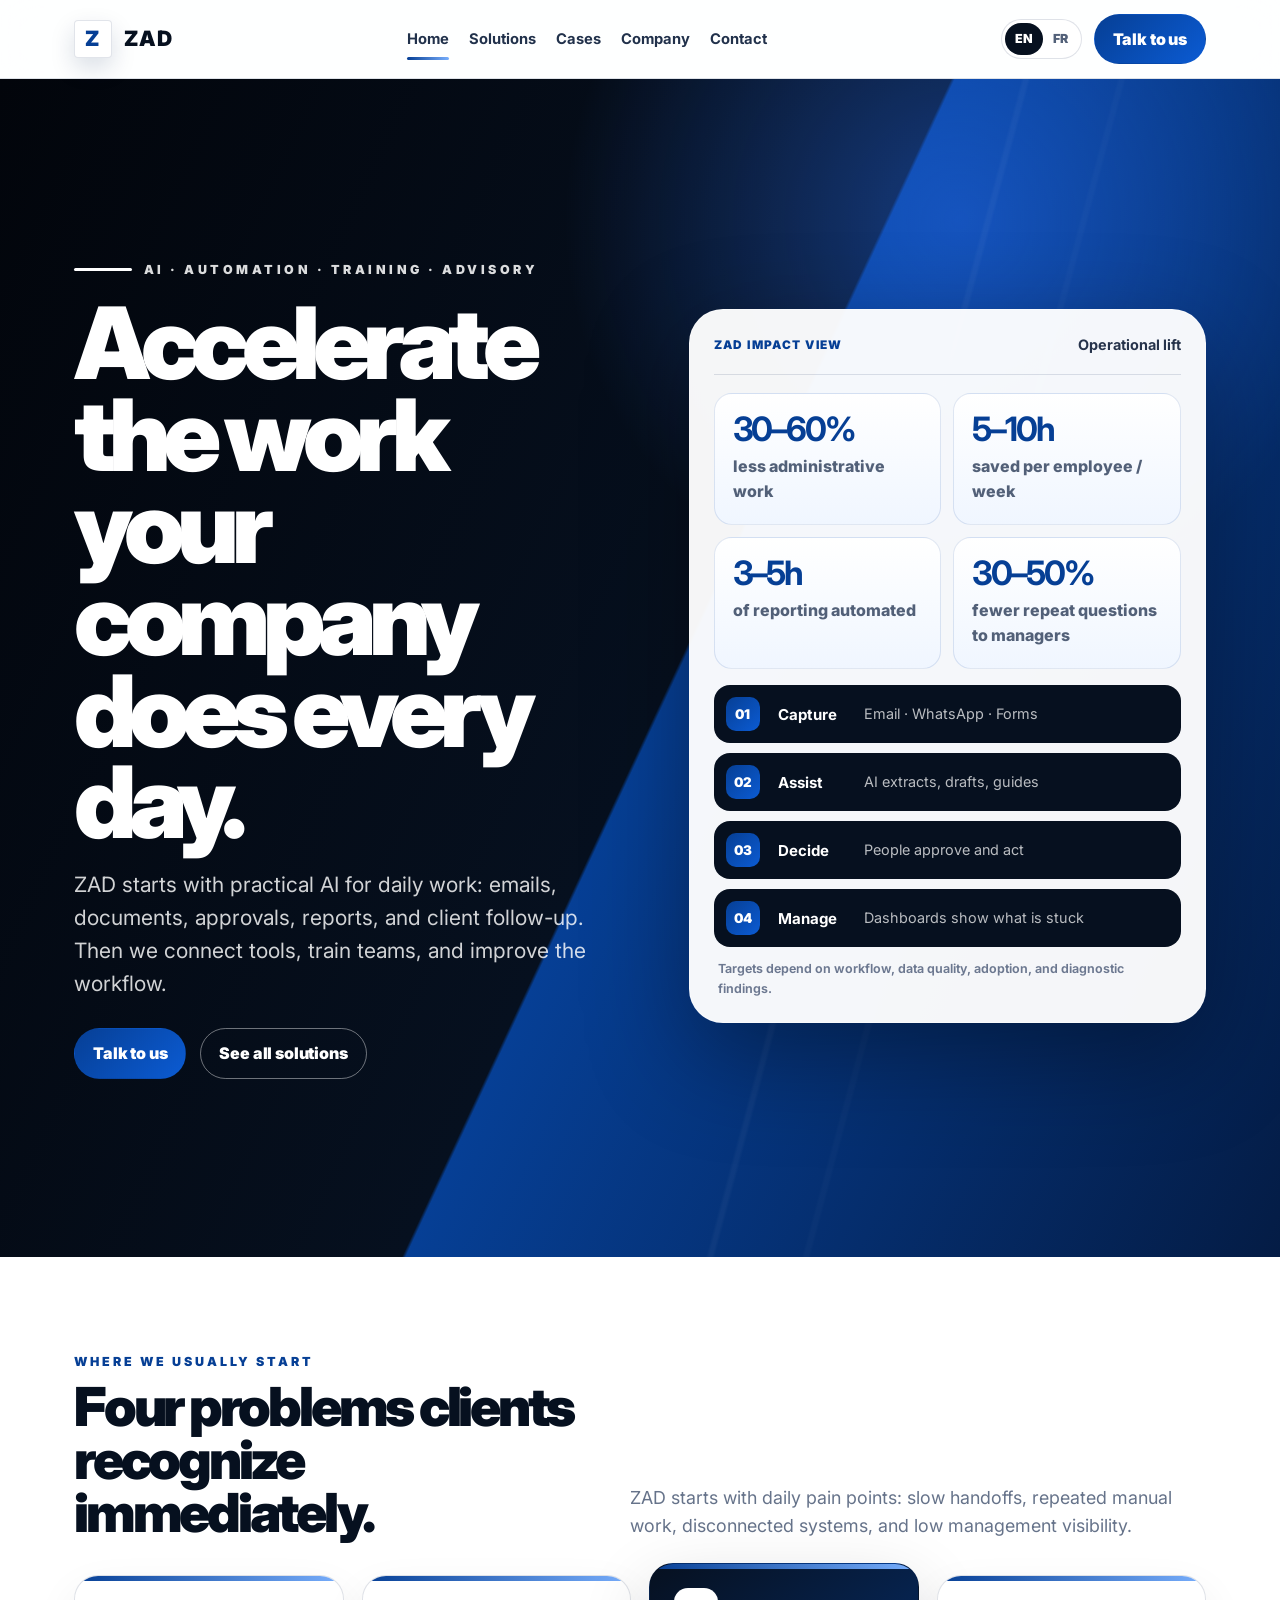
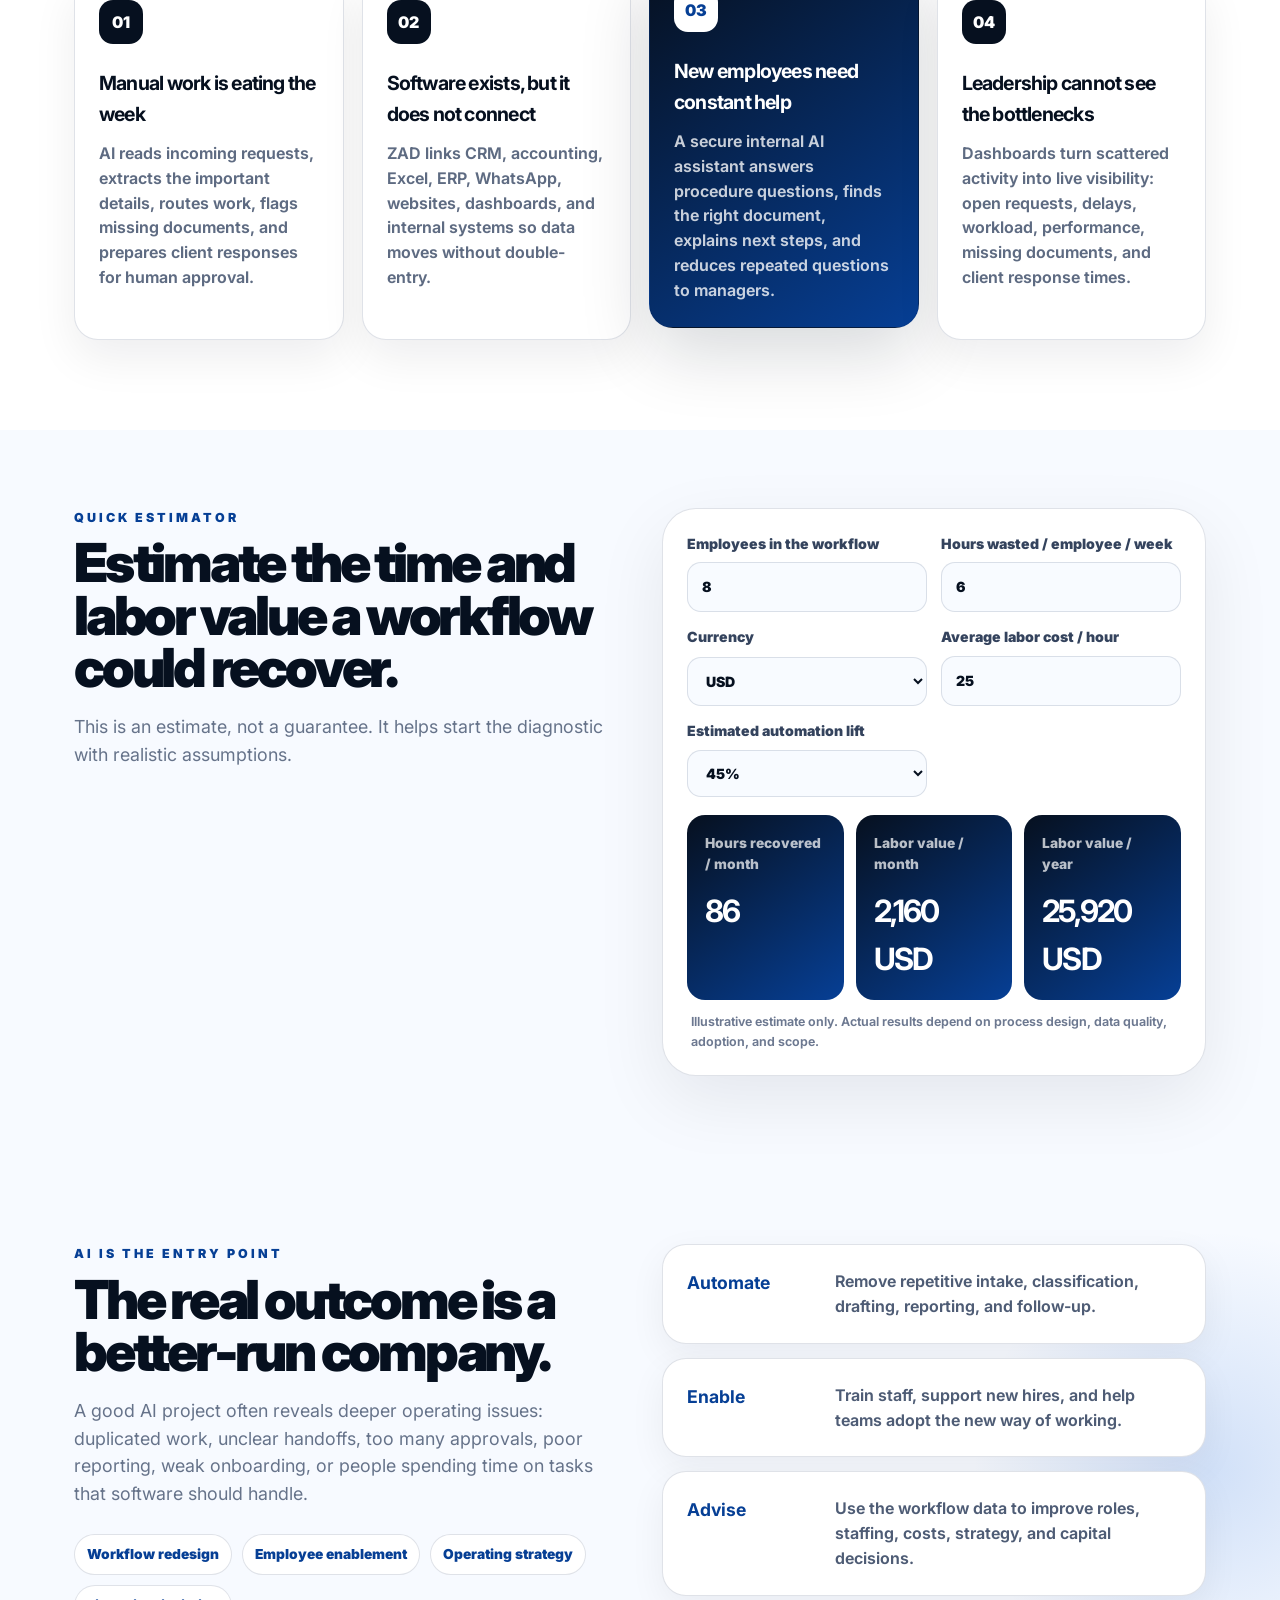
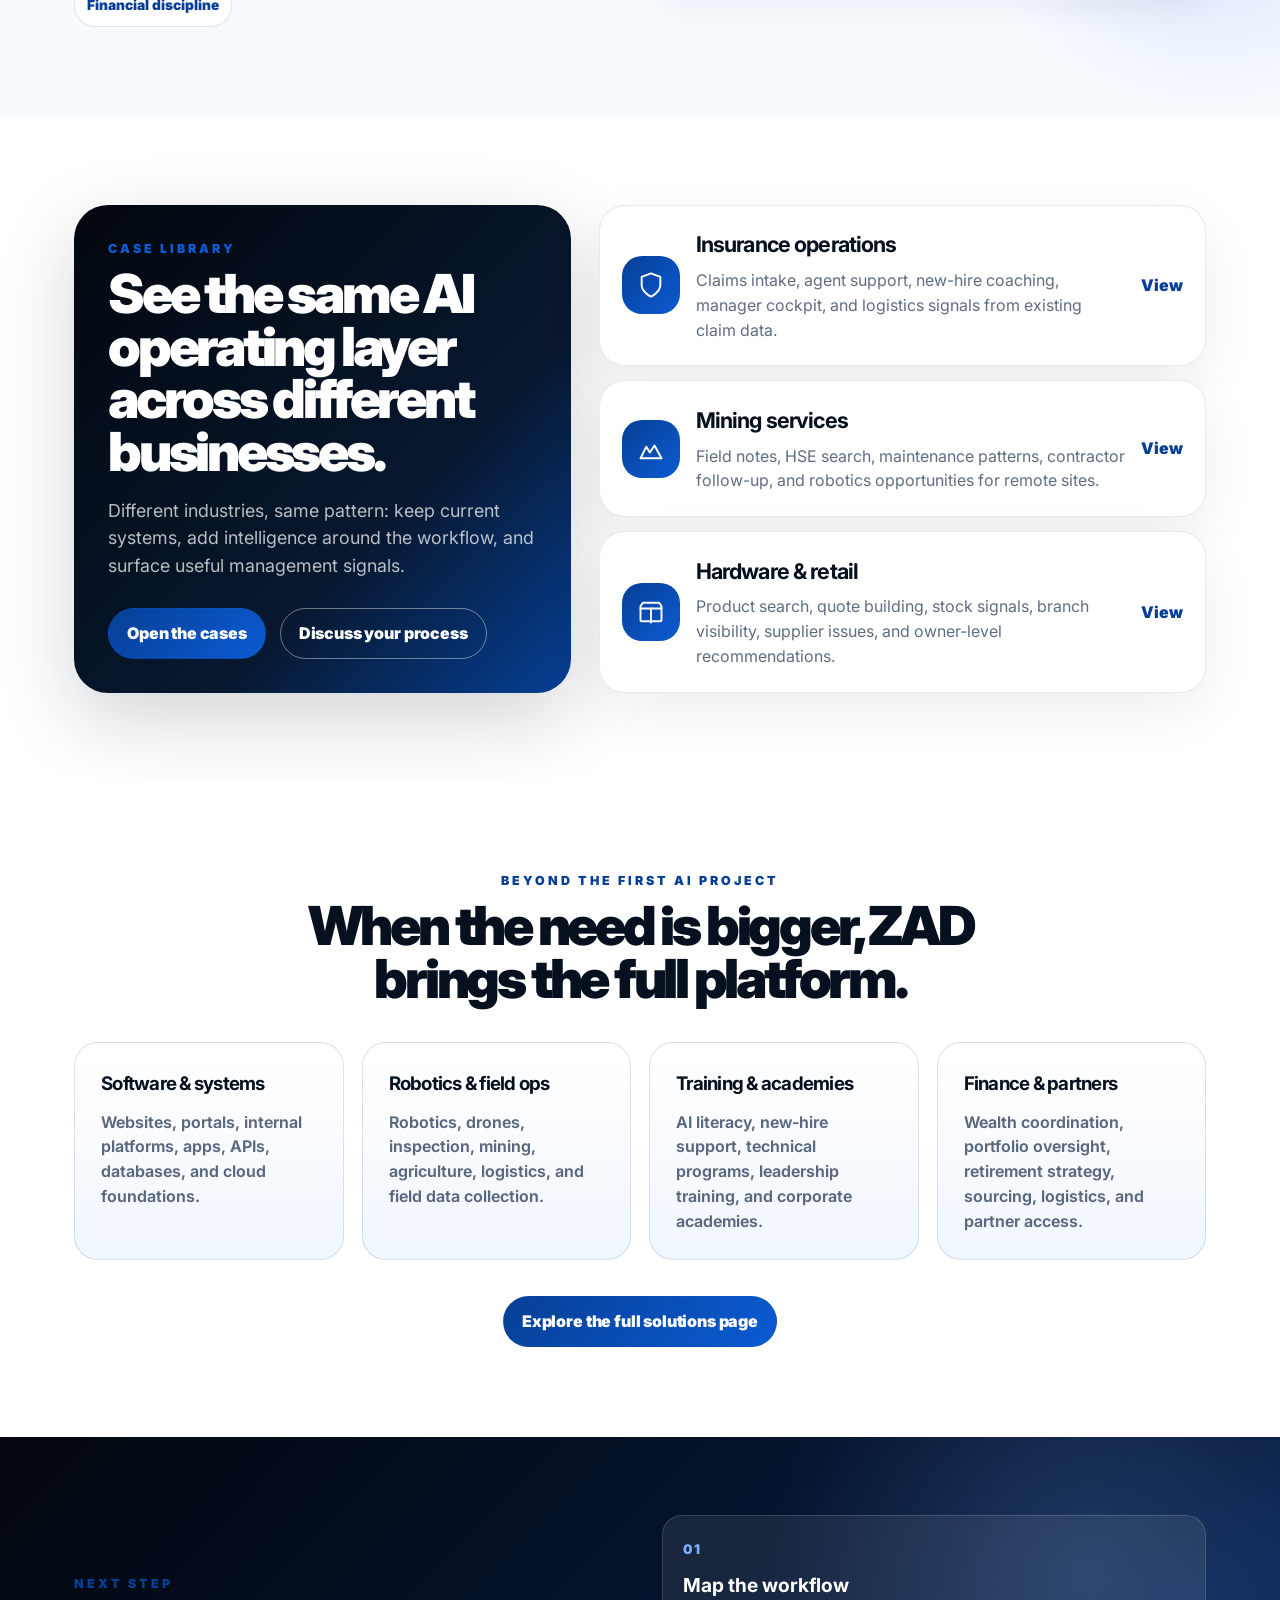
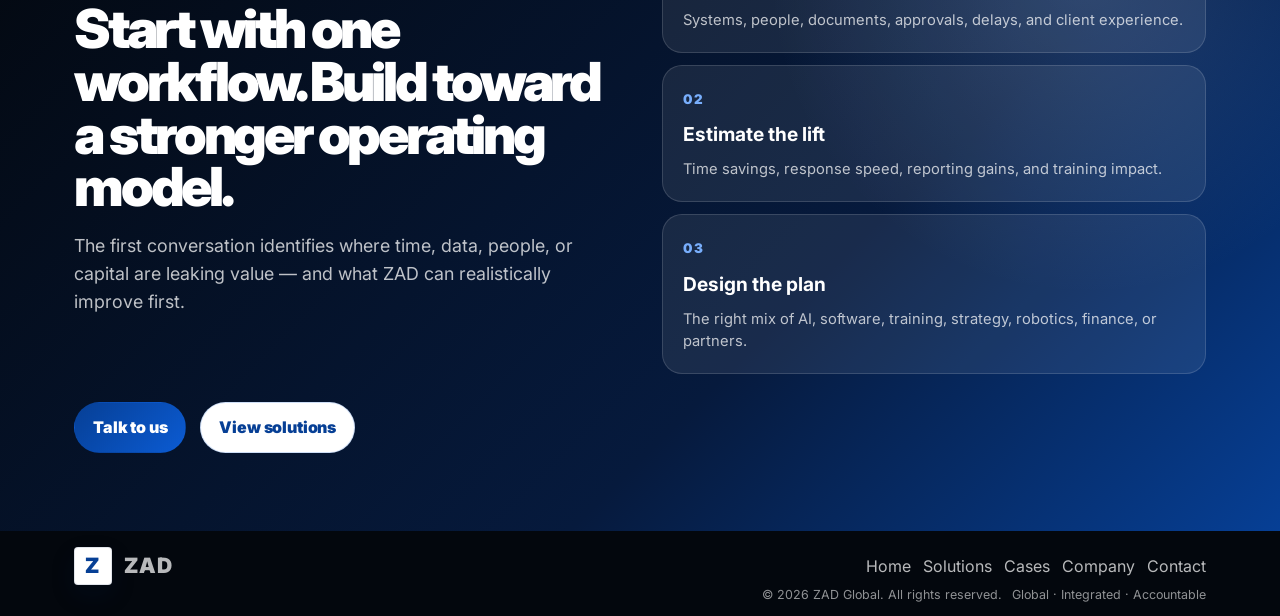
==== index.html @ 372f7f42 "Replace case numbers with topic icons on homepage and cases tabs" ====
<!DOCTYPE html>

<html lang="en">
<head>
<meta charset="utf-8"/>
<meta content="width=device-width, initial-scale=1" name="viewport"/>
<title>ZAD Global — Practical AI, Software, Training &amp; Advisory</title>
<meta content="ZAD helps organizations use AI, software, automation, training, strategy, robotics, and finance coordination to work faster and operate with clarity." name="description"/>
<link href="https://fonts.googleapis.com" rel="preconnect"/>
<link crossorigin="" href="https://fonts.gstatic.com" rel="preconnect"/>
<link href="https://fonts.googleapis.com/css2?family=Inter:wght@500;650;700;800;900&amp;display=swap" rel="stylesheet"/>
<link href="styles.css" rel="stylesheet"/>
</head>
<body><header class="site-header">
<div class="container navbar">
<a aria-label="ZAD home" class="logo" href="index.html"><span class="logo-mark">Z</span><span>ZAD</span></a>
<nav class="nav-links" data-nav-links=""><a class="active" href="index.html">Home</a><a class="" href="services.html">Solutions</a><a class="" href="cases.html">Cases</a><a class="" href="about.html">Company</a><a class="" href="contact.html">Contact</a></nav>
<div class="nav-actions">
<div aria-label="Language switch" class="lang-switch"><a class="active" href="index.html">EN</a><a class="" href="fr/index.html">FR</a></div>
<a class="btn btn-primary" href="contact.html">Talk to us</a>
<button aria-expanded="false" class="menu-btn" data-menu-button="">Menu</button>
</div>
</div>
</header>
<main>
<section class="hero hero-v5">
<div class="container hero-inner v5-hero-inner">
<div class="hero-copy">
<div class="eyebrow">AI · Automation · Training · Advisory</div>
<h1>Accelerate the work your company does every day.</h1>
<p class="lede">ZAD starts with practical AI for daily work: emails, documents, approvals, reports, and client follow-up. Then we connect tools, train teams, and improve the workflow.</p>
<div class="hero-cta"><a class="btn btn-primary" href="contact.html">Talk to us</a><a class="btn btn-outline" href="services.html">See all solutions</a></div>
<div class="mobile-proof-row"><div><strong>30–60%</strong><span>less admin work</span></div><div><strong>5–10h</strong><span>saved per employee/week</span></div></div>
</div>
<div aria-label="ZAD impact dashboard visual" class="home-command-card">
<div class="command-head"><span>ZAD Impact View</span><strong>Operational lift</strong></div>
<div class="command-metrics">
<div><strong data-count-range="30–60%">30–60%</strong><span>less administrative work</span></div>
<div><strong data-count-range="5–10h">5–10h</strong><span>saved per employee / week</span></div>
<div><strong data-count-range="3–5h">3–5h</strong><span>of reporting automated</span></div>
<div><strong data-count-range="30–50%">30–50%</strong><span>fewer repeat questions to managers</span></div>
</div>
<div class="command-flow">
<div><small>01</small><b>Capture</b><span>Email · WhatsApp · Forms</span></div>
<div><small>02</small><b>Assist</b><span>AI extracts, drafts, guides</span></div>
<div><small>03</small><b>Decide</b><span>People approve and act</span></div>
<div><small>04</small><b>Manage</b><span>Dashboards show what is stuck</span></div>
</div>
<p class="mini-disclaimer">Targets depend on workflow, data quality, adoption, and diagnostic findings.</p>
</div>
</div>
</section>
<section class="white practical-starts">
<div class="container">
<div class="section-head-row">
<div>
<p class="section-kicker">Where we usually start</p>
<h2 class="section-title">Four problems clients recognize immediately.</h2>
</div>
<p class="section-lede">ZAD starts with daily pain points: slow handoffs, repeated manual work, disconnected systems, and low management visibility.</p>
</div>
<div class="start-grid mt-36">
<article class="start-card"><span>01</span><h3>Manual work is eating the week</h3><p>AI reads incoming requests, extracts the important details, routes work, flags missing documents, and prepares client responses for human approval.</p></article>
<article class="start-card"><span>02</span><h3>Software exists, but it does not connect</h3><p>ZAD links CRM, accounting, Excel, ERP, WhatsApp, websites, dashboards, and internal systems so data moves without double-entry.</p></article>
<article class="start-card featured"><span>03</span><h3>New employees need constant help</h3><p>A secure internal AI assistant answers procedure questions, finds the right document, explains next steps, and reduces repeated questions to managers.</p></article>
<article class="start-card"><span>04</span><h3>Leadership cannot see the bottlenecks</h3><p>Dashboards turn scattered activity into live visibility: open requests, delays, workload, performance, missing documents, and client response times.</p></article>
</div>
</div>
</section>
<section class="light roi-section" data-reveal="">
<div class="container split align-start">
<div>
<p class="section-kicker">Quick estimator</p>
<h2 class="section-title">Estimate the time and labor value a workflow could recover.</h2>
<p class="section-lede">This is an estimate, not a guarantee. It helps start the diagnostic with realistic assumptions.</p>
</div>
<div class="roi-calculator" data-roi-calculator="">
<div class="roi-grid">
<label>Employees in the workflow<input data-roi-employees="" min="1" type="number" value="8"/></label>
<label>Hours wasted / employee / week<input data-roi-hours="" min="0" step="0.5" type="number" value="6"/></label>
<label>Currency<select data-roi-currency=""><option selected="" value="USD">USD</option><option value="EUR">EUR</option><option value="GBP">GBP</option><option value="CAD">CAD</option><option value="XOF">XOF</option><option value="NGN">NGN</option><option value="GHS">GHS</option><option value="ZAR">ZAR</option><option value="RWF">RWF</option></select></label>
<label>Average labor cost / hour<input data-roi-rate="" min="0" type="number" value="25"/></label>
<label>Estimated automation lift<select data-roi-lift=""><option value="0.3">30%</option><option selected="" value="0.45">45%</option><option value="0.6">60%</option></select></label>
</div>
<div class="roi-results">
<div><span>Hours recovered / month</span><strong data-roi-monthly-hours="">86</strong></div>
<div><span>Labor value / month</span><strong data-roi-monthly-value="">2,160 USD</strong></div>
<div><span>Labor value / year</span><strong data-roi-yearly-value="">25,920 USD</strong></div>
</div>
<p class="mini-disclaimer">Illustrative estimate only. Actual results depend on process design, data quality, adoption, and scope.</p>
</div>
</div>
</section>
<section class="light ai-entry-section">
<div class="container split align-start">
<div>
<p class="section-kicker">AI is the entry point</p>
<h2 class="section-title">The real outcome is a better-run company.</h2>
<p class="section-lede">A good AI project often reveals deeper operating issues: duplicated work, unclear handoffs, too many approvals, poor reporting, weak onboarding, or people spending time on tasks that software should handle.</p>
<div class="mini-pill-row"><span>Workflow redesign</span><span>Employee enablement</span><span>Operating strategy</span><span>Financial discipline</span></div>
</div>
<div class="lift-pane">
<div class="lift-row"><strong>Automate</strong><span>Remove repetitive intake, classification, drafting, reporting, and follow-up.</span></div>
<div class="lift-row"><strong>Enable</strong><span>Train staff, support new hires, and help teams adopt the new way of working.</span></div>
<div class="lift-row"><strong>Advise</strong><span>Use the workflow data to improve roles, staffing, costs, strategy, and capital decisions.</span></div>
</div>
</div>
</section>
<section class="white home-case-teaser case-library-teaser" data-reveal="">
<div class="container">
<div class="case-library-panel">
<div class="case-library-copy">
<p class="section-kicker">Case library</p>
<h2 class="section-title">See the same AI operating layer across different businesses.</h2>
<p class="section-lede">Different industries, same pattern: keep current systems, add intelligence around the workflow, and surface useful management signals.</p>
<div class="hero-cta"><a class="btn btn-primary" href="cases.html">Open the cases</a><a class="btn btn-outline" href="contact.html">Discuss your process</a></div>
</div>
<div aria-label="Featured case studies" class="case-library-cards">
<a class="case-library-card" href="cases.html#insurance"><span class="case-icon" aria-hidden="true"><svg xmlns="http://www.w3.org/2000/svg" viewBox="0 0 24 24" fill="none" stroke="currentColor" stroke-width="1.65" stroke-linecap="round" stroke-linejoin="round"><path d="M12 22s8-4 8-10V5l-8-3-8 3v7c0 6 8 10 8 10z"/></svg></span><div><h3>Insurance operations</h3><p>Claims intake, agent support, new-hire coaching, manager cockpit, and logistics signals from existing claim data.</p></div><span>View</span></a>
<a class="case-library-card" href="cases.html#mining"><span class="case-icon" aria-hidden="true"><svg xmlns="http://www.w3.org/2000/svg" viewBox="0 0 24 24" fill="none" stroke="currentColor" stroke-width="1.65" stroke-linecap="round" stroke-linejoin="round"><path d="M3 20h18l-6-11-4 6-3-5-5 10z"/></svg></span><div><h3>Mining services</h3><p>Field notes, HSE search, maintenance patterns, contractor follow-up, and robotics opportunities for remote sites.</p></div><span>View</span></a>
<a class="case-library-card" href="cases.html#retail"><span class="case-icon" aria-hidden="true"><svg xmlns="http://www.w3.org/2000/svg" viewBox="0 0 24 24" fill="none" stroke="currentColor" stroke-width="1.65" stroke-linecap="round" stroke-linejoin="round"><path d="M3 9h18v10a1 1 0 0 1-1 1H4a1 1 0 0 1-1-1V9z"/><path d="M3 9V7l2-3h14l2 3v2"/><path d="M12 9v12"/></svg></span><div><h3>Hardware &amp; retail</h3><p>Product search, quote building, stock signals, branch visibility, supplier issues, and owner-level recommendations.</p></div><span>View</span></a>
</div>
</div>
</div>
</section>
<section class="white home-broader-platform">
<div class="container">
<p class="section-kicker center">Beyond the first AI project</p>
<h2 class="section-title max-center center">When the need is bigger, ZAD brings the full platform.</h2>
<div class="broad-grid mt-36">
<article><h3>Software &amp; systems</h3><p>Websites, portals, internal platforms, apps, APIs, databases, and cloud foundations.</p></article>
<article><h3>Robotics &amp; field ops</h3><p>Robotics, drones, inspection, mining, agriculture, logistics, and field data collection.</p></article>
<article><h3>Training &amp; academies</h3><p>AI literacy, new-hire support, technical programs, leadership training, and corporate academies.</p></article>
<article><h3>Finance &amp; partners</h3><p>Wealth coordination, portfolio oversight, retirement strategy, sourcing, logistics, and partner access.</p></article>
</div>
<div class="center mt-36"><a class="btn btn-primary" href="services.html#service-map">Explore the full solutions page</a></div>
</div>
</section>
<section class="band-dark compact-band">
<div class="container split">
<div>
<p class="section-kicker">Next step</p>
<h2 class="section-title">Start with one workflow. Build toward a stronger operating model.</h2>
<p class="section-lede">The first conversation identifies where time, data, people, or capital are leaking value — and what ZAD can realistically improve first.</p>
</div>
<div class="process compact-process"><div class="step"><small>01</small><strong>Map the workflow</strong><p>Systems, people, documents, approvals, delays, and client experience.</p></div><div class="step"><small>02</small><strong>Estimate the lift</strong><p>Time savings, response speed, reporting gains, and training impact.</p></div><div class="step"><small>03</small><strong>Design the plan</strong><p>The right mix of AI, software, training, strategy, robotics, finance, or partners.</p></div></div>
</div>
<div class="container"><div class="hero-cta"><a class="btn btn-primary" href="contact.html">Talk to us</a><a class="btn btn-secondary" href="services.html">View solutions</a></div></div>
</section>
</main>
<footer class="footer">
<div class="container">
<div class="footer-grid">
<div>
<a aria-label="ZAD home" class="logo" href="index.html"><span class="logo-mark">Z</span><span>ZAD</span></a>
<p>One integrated partner for the technology, people, field operations, and capital your organization needs.</p>
<form class="newsletter" data-static-form=""><input placeholder="Your email" type="email"/><button class="btn btn-primary" type="submit">Submit</button></form>
</div>
<div><h4>Navigate</h4><div class="footer-links"><a href="index.html">Home</a><a href="services.html">Solutions</a><a href="cases.html">Cases</a><a href="about.html">Company</a><a href="contact.html">Contact</a></div></div>
<div><h4>Solutions</h4><div class="footer-links"><a href="services.html#digital">Software &amp; AI</a><a href="services.html#robotics">Robotics &amp; field ops</a><a href="services.html#people">Training</a><a href="services.html#strategy">Strategy</a><a href="services.html#capital">Finance &amp; partners</a></div></div>
<div><h4>Contact</h4><p>info@zadglobal.org<br/>Kigali Heights, 4th Floor East Wing<br/>Kigali, Rwanda</p><div class="footer-links"><a href="contact.html">Send us a message</a></div></div>
</div>
<div class="footer-bottom"><span>© 2026 ZAD Global. All rights reserved.</span><span>Global · Integrated · Accountable</span></div>
</div>
</footer>
<script src="script.js"></script></body></html>
---- styles.css ----
:root {
  --ink: #06101f;
  --black: #03070d;
  --navy: #061a3d;
  --blue: #063f95;
  --blue-2: #0b5bd3;
  --blue-3: #78aefc;
  --ice: #eef5ff;
  --paper: #ffffff;
  --muted: #66738a;
  --line: rgba(9, 37, 82, .13);
  --shadow: 0 24px 70px rgba(6, 16, 31, .16);
  --radius-xl: 34px;
  --radius-lg: 24px;
  --radius-md: 18px;
  --max: 1180px;
}

* { box-sizing: border-box; }
html { scroll-behavior: smooth; }
body {
  margin: 0;
  font-family: Inter, ui-sans-serif, system-ui, -apple-system, BlinkMacSystemFont, "Segoe UI", sans-serif;
  color: var(--ink);
  background: #f7faff;
  line-height: 1.55;
}
a { color: inherit; text-decoration: none; }
img { max-width: 100%; display: block; }
.container { max-width: var(--max); margin: 0 auto; padding: 0 24px; }

/* Header */
.site-header {
  position: sticky;
  top: 0;
  z-index: 50;
  background: rgba(255,255,255,.86);
  backdrop-filter: blur(18px);
  border-bottom: 1px solid var(--line);
}
.navbar {
  min-height: 78px;
  display: flex;
  align-items: center;
  justify-content: space-between;
  gap: 24px;
}
.logo {
  display: inline-flex;
  align-items: center;
  gap: 12px;
  font-weight: 900;
  letter-spacing: .05em;
  font-size: 1.32rem;
}
.logo-mark {
  width: 38px;
  height: 38px;
  border-radius: 4px;
  display: grid;
  place-items: center;
  background: #fff;
  color: var(--blue);
  box-shadow: 0 10px 24px rgba(7, 31, 82, .15);
  font-weight: 950;
  border: 1px solid rgba(9, 37, 82, .12);
}
.nav-links { display: flex; align-items: center; gap: 20px; }
.nav-links a {
  font-weight: 700;
  font-size: .92rem;
  color: #21314b;
  position: relative;
}
.nav-links a.active::after,
.nav-links a:hover::after {
  content: "";
  position: absolute;
  left: 0;
  right: 0;
  bottom: -10px;
  height: 3px;
  border-radius: 8px;
  background: linear-gradient(90deg, var(--blue), var(--blue-3));
}
.nav-actions { display: flex; align-items: center; gap: 12px; }
.lang-switch {
  display: inline-flex;
  border: 1px solid var(--line);
  border-radius: 999px;
  padding: 3px;
  background: #fff;
}
.lang-switch a {
  padding: 6px 10px;
  border-radius: 999px;
  font-size: .78rem;
  font-weight: 900;
  color: #526078;
}
.lang-switch a.active { background: var(--ink); color: #fff; }
.menu-btn {
  display: none;
  border: 0;
  background: var(--ink);
  color: transparent;
  padding: 0;
  width: 44px;
  height: 44px;
  border-radius: 12px;
  position: relative;
  font-size: 0;
  cursor: pointer;
}
.menu-btn::before,
.menu-btn::after {
  content: "";
  position: absolute;
  left: 11px;
  right: 11px;
  height: 2px;
  border-radius: 2px;
  background: #fff;
  transition: transform .2s ease, top .2s ease, box-shadow .2s ease;
}
.menu-btn::before {
  top: 15px;
  box-shadow: 0 6px 0 #fff;
}
.menu-btn::after {
  top: 27px;
}
.menu-btn[aria-expanded="true"]::before {
  top: 21px;
  box-shadow: none;
  transform: rotate(45deg);
}
.menu-btn[aria-expanded="true"]::after {
  top: 21px;
  transform: rotate(-45deg);
}

.mobile-advanced-toggle-btn {
  display: none;
  width: 100%;
  border: 1px solid rgba(6,63,149,.18);
  border-radius: 14px;
  background: #eef5ff;
  color: #1d2f4d;
  font: inherit;
  font-weight: 900;
  padding: 12px 14px;
  margin: 0 0 12px;
  text-align: left;
  cursor: pointer;
}

.mobile-proof-row {
  display: none;
}

.mobile-accordion-toggle {
  display: none;
  width: 100%;
  border: 1px solid rgba(6,63,149,.18);
  border-radius: 14px;
  background: #eef5ff;
  color: #1d2f4d;
  font: inherit;
  font-weight: 900;
  padding: 12px 14px;
  margin: 10px 0 12px;
  text-align: left;
  cursor: pointer;
}

/* Buttons */
.btn {
  display: inline-flex;
  align-items: center;
  justify-content: center;
  gap: 8px;
  min-height: 46px;
  padding: 12px 18px;
  border-radius: 999px;
  border: 1px solid transparent;
  font-weight: 900;
  letter-spacing: -.01em;
  transition: .2s transform ease, .2s box-shadow ease, .2s background ease;
}
.btn:hover { transform: translateY(-2px); box-shadow: 0 16px 35px rgba(6, 63, 149, .22); }
.btn-primary { background: linear-gradient(135deg, var(--blue), var(--blue-2)); color: #fff; }
.btn-secondary { background: #fff; color: var(--blue); border-color: rgba(11, 91, 211, .2); }
.btn-dark { background: var(--ink); color: #fff; }
.btn-outline { background: transparent; color: #fff; border-color: rgba(255,255,255,.42); }

/* Hero */
.hero {
  position: relative;
  overflow: hidden;
  background: radial-gradient(circle at 75% 12%, rgba(42, 116, 255, .42), transparent 28%), linear-gradient(115deg, #02050b 0%, #06101f 52%, #063f95 52.2%, #041c45 100%);
  color: #fff;
}
.hero::after {
  content: "";
  position: absolute;
  inset: 0;
  opacity: .3;
  background-image: linear-gradient(105deg, transparent 0 64%, rgba(255,255,255,.12) 64.2% 64.4%, transparent 64.6%), linear-gradient(105deg, transparent 0 70%, rgba(255,255,255,.08) 70.2% 70.4%, transparent 70.6%);
  pointer-events: none;
}
.hero-inner {
  position: relative;
  z-index: 2;
  min-height: 680px;
  display: grid;
  grid-template-columns: 1.05fr .95fr;
  align-items: center;
  gap: 52px;
  padding: 84px 24px 88px;
}
.eyebrow {
  display: inline-flex;
  align-items: center;
  gap: 12px;
  font-size: .78rem;
  letter-spacing: .28em;
  text-transform: uppercase;
  font-weight: 900;
  color: rgba(255,255,255,.86);
}
.eyebrow::before { content: ""; width: 58px; height: 3px; background: #fff; border-radius: 10px; }
h1, .h1 {
  margin: 18px 0 18px;
  font-size: clamp(3.1rem, 7vw, 6.9rem);
  line-height: .92;
  letter-spacing: -.075em;
  font-weight: 950;
}
.gradient-text { color: #74aafc; }
.hero p.lede {
  color: rgba(255,255,255,.82);
  font-size: clamp(1.05rem, 2vw, 1.32rem);
  max-width: 670px;
}
.hero-cta { display: flex; gap: 14px; flex-wrap: wrap; margin-top: 28px; }
.hero-card {
  border-radius: var(--radius-xl);
  background: rgba(255,255,255,.08);
  border: 1px solid rgba(255,255,255,.2);
  box-shadow: 0 30px 90px rgba(0,0,0,.35);
  padding: 24px;
  backdrop-filter: blur(18px);
}
.dashboard-top {
  display: flex;
  justify-content: space-between;
  gap: 10px;
  margin-bottom: 18px;
}
.pill {
  display: inline-flex;
  align-items: center;
  padding: 7px 11px;
  border-radius: 999px;
  background: rgba(122, 174, 252, .16);
  color: #cfe2ff;
  font-size: .75rem;
  font-weight: 900;
  border: 1px solid rgba(122, 174, 252, .22);
}
.metric-grid { display: grid; grid-template-columns: repeat(2,1fr); gap: 14px; }
.metric-box { background: rgba(255,255,255,.95); color: var(--ink); padding: 18px; border-radius: 18px; min-height: 118px; }
.metric-box strong { display:block; color: var(--blue); font-size: 2rem; letter-spacing: -.05em; line-height: 1; }
.metric-box span { color: #53617a; font-weight: 750; font-size: .94rem; }
.flow-list { display: grid; gap: 10px; margin-top: 16px; }
.flow-item { display:flex; align-items:center; gap:10px; padding: 11px 12px; border-radius: 15px; background: rgba(255,255,255,.08); border: 1px solid rgba(255,255,255,.14); color: rgba(255,255,255,.92); font-weight: 750; }
.dot { width: 10px; height: 10px; border-radius:999px; background: var(--blue-3); box-shadow: 0 0 0 5px rgba(122,174,252,.16); }

/* Sections */
section { padding: 90px 0; }
.section-kicker { color: var(--blue); font-size:.78rem; text-transform:uppercase; letter-spacing:.24em; font-weight:950; margin: 0 0 10px; }
.section-title { margin:0; font-size: clamp(2.2rem, 4.2vw, 4.2rem); letter-spacing:-.06em; line-height:.98; font-weight:950; }
.section-lede { font-size: 1.12rem; color: var(--muted); max-width: 760px; margin: 18px 0 0; }
.split { display:grid; grid-template-columns: 1fr 1fr; gap: 44px; align-items:center; }
.grid-3 { display:grid; grid-template-columns: repeat(3, 1fr); gap: 18px; }
.grid-2 { display:grid; grid-template-columns: repeat(2, 1fr); gap: 18px; }
.card {
  background: #fff;
  border: 1px solid var(--line);
  border-radius: var(--radius-lg);
  padding: 26px;
  box-shadow: 0 14px 40px rgba(6,16,31,.06);
}
.card.dark { background: linear-gradient(140deg, #03070d, #071a39); color: #fff; border-color: rgba(255,255,255,.13); }
.card h3 { margin: 0 0 10px; font-size: 1.35rem; letter-spacing: -.03em; line-height: 1.08; }
.card p { margin:0; color: #66738a; }
.card.dark p { color: rgba(255,255,255,.72); }
.number-badge { width: 42px; height:42px; border-radius: 12px; display:grid; place-items:center; background: linear-gradient(135deg,var(--blue),var(--blue-2)); color:#fff; font-weight:950; margin-bottom: 18px; }

.stats-band {
  margin-top: -56px;
  position: relative;
  z-index: 5;
}
.stats-card {
  background:#fff;
  border: 1px solid var(--line);
  border-radius: var(--radius-lg);
  box-shadow: var(--shadow);
  display:grid;
  grid-template-columns: repeat(4, 1fr);
  overflow:hidden;
}
.stat { padding: 26px; border-right: 1px solid var(--line); }
.stat:last-child { border-right:0; }
.stat strong { display:block; color: var(--blue); font-size: clamp(2rem, 4vw, 3rem); line-height: .95; letter-spacing:-.055em; }
.stat span { display:block; color: #4f5f77; font-weight:800; margin-top:7px; }
.stat small { display:block; color:#7a8496; margin-top:6px; font-size:.78rem; }

.service-strip { background: #fff; }
.service-card { min-height: 260px; display:flex; flex-direction:column; justify-content:space-between; }
.service-card ul { margin: 18px 0 0; padding: 0; list-style: none; display:grid; gap:8px; }
.service-card li { color:#53617a; font-weight:650; }
.service-card li::before { content:"•"; color:var(--blue); font-weight:950; margin-right:8px; }

.usecase { background: linear-gradient(180deg,#f7faff,#eef5ff); }
.case-shell {
  display:grid;
  grid-template-columns: .9fr 1.1fr;
  gap: 24px;
  align-items:stretch;
  margin-top: 36px;
}
.case-panel {
  background: #03070d;
  color: #fff;
  border-radius: 30px;
  padding: 28px;
  box-shadow: 0 28px 80px rgba(3,7,13,.22);
  border:1px solid rgba(255,255,255,.12);
}
.case-tabs { display:flex; gap:0; margin: -10px -10px 24px; overflow:hidden; border-radius: 15px; }
.case-tabs span { flex:1; padding: 14px; text-align:center; font-weight:950; background: #062b6a; color:#82b4ff; text-transform:uppercase; font-size:.85rem; }
.case-tabs span:first-child { background: linear-gradient(135deg,var(--blue),var(--blue-2)); color:#fff; }
.case-panel h3 { margin: 0 0 10px; font-size:2rem; letter-spacing:-.05em; }
.case-panel h4 { margin: 24px 0 10px; color: var(--blue-3); font-size:1.7rem; letter-spacing:-.04em; }
.case-panel p { color: rgba(255,255,255,.78); }
.check-list { list-style:none; padding:0; margin:0; display:grid; gap:10px; }
.check-list li { display:flex; gap:10px; color:rgba(255,255,255,.88); }
.check-list li::before { content:""; flex:0 0 10px; height:10px; margin-top:8px; border-radius:999px; background: var(--blue-3); box-shadow:0 0 0 5px rgba(122,174,252,.14); }
.case-quote { margin-top: 22px; padding: 17px 18px; border-radius: 18px; background: linear-gradient(135deg,var(--blue),#0b4dac); font-weight:950; line-height:1.2; }

.feature-list { display:grid; gap:12px; }
.feature-row { display:flex; gap:15px; align-items:flex-start; padding: 18px; border:1px solid var(--line); border-radius: 18px; background:#fff; }
.feature-row strong { display:block; font-size:1.05rem; }
.feature-row span { display:block; color:#65728a; margin-top:2px; }

.band-dark { background: linear-gradient(135deg,#03070d,#061a3d 64%,#063f95); color:#fff; position:relative; overflow:hidden; }
.band-dark::before { content:""; position:absolute; inset:0; background: radial-gradient(circle at 85% 20%, rgba(122,174,252,.24), transparent 26%); opacity:.9; }
.band-dark > .container { position:relative; z-index:2; }
.band-dark .section-lede { color: rgba(255,255,255,.74); }
.process { display:grid; grid-template-columns: repeat(5, 1fr); gap: 12px; margin-top: 36px; }
.step { background: rgba(255,255,255,.08); border:1px solid rgba(255,255,255,.14); border-radius: 20px; padding: 20px; }
.step small { color: var(--blue-3); font-weight:950; letter-spacing:.15em; }
.step strong { display:block; margin:10px 0 8px; font-size:1.2rem; }
.step p { color: rgba(255,255,255,.72); margin:0; font-size:.92rem; }

.page-hero { background: linear-gradient(135deg,#03070d 0%, #06101f 54%, #063f95 100%); color:#fff; padding: 88px 0 76px; position:relative; overflow:hidden; }
.page-hero::after { content:""; position:absolute; right:-60px; top:-70px; width:440px; height:440px; border-radius:999px; background: radial-gradient(circle, rgba(122,174,252,.24), transparent 66%); }
.page-hero .container { position:relative; z-index:1; }
.page-hero h1 { max-width:900px; font-size: clamp(3rem,6vw,5.7rem); }
.page-hero p { max-width:790px; color:rgba(255,255,255,.78); font-size:1.18rem; }

.values { display:grid; grid-template-columns: repeat(4, 1fr); gap:16px; margin-top:36px; }
.value { padding:22px; border-radius:22px; background:#fff; border:1px solid var(--line); }
.value strong { display:block; color:var(--blue); margin-bottom:7px; }

.partner-table { overflow:hidden; border-radius: 24px; border:1px solid var(--line); background:#fff; }
.partner-row { display:grid; grid-template-columns: 1fr 2fr; border-bottom:1px solid var(--line); }
.partner-row:last-child { border-bottom:0; }
.partner-row strong, .partner-row span { padding: 18px 22px; }
.partner-row strong { background:#f2f7ff; color: var(--blue); }
.partner-row span { color:#5f6b81; }

.contact-wrap { display:grid; grid-template-columns: 1.05fr .95fr; gap: 26px; }
.form-card input, .form-card textarea, .newsletter input {
  width:100%;
  border:1px solid var(--line);
  border-radius: 15px;
  padding: 15px 16px;
  font: inherit;
  background:#fff;
  outline:none;
}
.form-card label { display:block; font-weight:800; margin: 13px 0 7px; }
.form-card textarea { min-height: 150px; resize: vertical; }
.info-card { display:grid; gap:16px; }
.info-item { background:#fff; border:1px solid var(--line); border-radius: 20px; padding: 22px; }
.info-item strong { display:block; font-size:1.1rem; margin-bottom:8px; }
.info-item p { margin:0; color:#617089; }

.footer {
  background:#03070d;
  color:#fff;
  padding: 16px 0 12px;
}
.footer-grid { display:flex; align-items:center; justify-content:space-between; gap:14px; }
.footer a, .footer p { color: rgba(255,255,255,.72); }
.footer h4 { display:none; }
.footer-links { display:flex; flex-wrap:wrap; gap:12px; }
.newsletter { display:flex; gap:8px; margin-top:14px; }
.newsletter input { min-width:0; background:rgba(255,255,255,.07); color:#fff; border-color:rgba(255,255,255,.14); }
.footer-bottom { border-top:0; margin-top:0; padding-top:0; display:flex; justify-content:flex-end; gap:10px; color:rgba(255,255,255,.56); font-size:.78rem; }

/* Global compact footer cleanup: remove repeated sections and signup form */
.footer .newsletter { display: none !important; }
.footer .footer-grid > div:nth-child(3),
.footer .footer-grid > div:nth-child(4) { display: none; }
.footer .footer-grid > div:first-child { display:flex; align-items:center; gap:16px; }
.footer .footer-grid > div:first-child p { display:none; }
.footer .footer-grid > div:first-child .logo { flex:0 0 auto; }
.footer .footer-grid > div:nth-child(2) { display:block; }

/* Utility */
.mt-24 { margin-top:24px; } .mt-36{margin-top:36px;} .mt-48{margin-top:48px;}
.light { background:#f7faff; }
.white { background:#fff; }
.center { text-align:center; }
.max-center { max-width:820px; margin-left:auto; margin-right:auto; }

@media (max-width: 980px) {
  .menu-btn { display:inline-flex; }
  .nav-links {
    position:absolute;
    left: 24px;
    right: 24px;
    top: 78px;
    display:none;
    flex-direction:column;
    align-items:flex-start;
    padding: 18px;
    background:#fff;
    border:1px solid var(--line);
    border-radius: 18px;
    box-shadow: var(--shadow);
  }
  .nav-links.open { display:flex; }
  .hero-inner, .split, .case-shell, .contact-wrap { grid-template-columns: 1fr; }
  .hero-inner { padding-top: 64px; }
  .stats-card { grid-template-columns: repeat(2, 1fr); }
  .grid-3, .values, .process, .footer-grid { grid-template-columns: repeat(2, 1fr); }
}
@media (max-width: 640px) {
  .container { padding: 0 18px; }
  .nav-actions .btn { display:none; }
  .hero-inner { min-height: auto; padding: 58px 18px 88px; }
  h1, .h1 { font-size: clamp(2.85rem, 13vw, 4.4rem); }
  .stats-card, .grid-3, .grid-2, .values, .process, .footer-grid, .metric-grid { grid-template-columns: 1fr; }
  .stat { border-right:0; border-bottom:1px solid var(--line); }
  .stat:last-child { border-bottom:0; }
  .partner-row { grid-template-columns: 1fr; }
  .footer-grid { display:block; }
  .footer .container { padding-top: 4px; padding-bottom: 4px; }
  .footer .footer-grid > div:first-child { justify-content:center; margin-bottom:10px; }
  .footer .footer-grid > div:nth-child(2) .footer-links { justify-content:center; gap:10px 14px; }
  .footer .footer-grid > div:nth-child(2) .footer-links a { display:inline-block; padding:4px 0; font-size:.92rem; }
  .footer-bottom { justify-content:center; text-align:center; margin-top:10px; display:flex; flex-direction:column; gap:4px; }
  section { padding: 68px 0; }
}


/* Expanded Products & Services page */
.services-hero { background: radial-gradient(circle at 80% 5%, rgba(122,174,252,.28), transparent 28%), linear-gradient(120deg,#03070d 0%,#06101f 46%,#063f95 100%); }
.capability-map { display:grid; grid-template-columns: repeat(4, 1fr); gap:16px; }
.lane-card { position:relative; overflow:hidden; min-height:270px; padding:24px; border:1px solid var(--line); border-radius:24px; background:#fff; box-shadow:0 14px 40px rgba(6,16,31,.06); display:flex; flex-direction:column; justify-content:space-between; }
.lane-card::after { content:""; position:absolute; inset:auto -45px -55px auto; width:145px; height:145px; border-radius:999px; background:rgba(11,91,211,.08); }
.lane-card span { width:42px; height:42px; display:grid; place-items:center; border-radius:12px; background:#eef5ff; color:var(--blue); font-weight:950; margin-bottom:20px; }
.lane-card h3 { margin:0 0 10px; font-size:1.25rem; line-height:1.08; letter-spacing:-.035em; }
.lane-card p { color:#637188; margin:0 0 18px; }
.lane-card a { color:var(--blue); font-weight:950; position:relative; z-index:1; }
.lane-card.highlight { background:linear-gradient(145deg,#03070d,#061a3d 58%,#063f95); color:#fff; border-color:rgba(255,255,255,.12); }
.lane-card.highlight p { color:rgba(255,255,255,.74); }
.lane-card.highlight span { background:rgba(255,255,255,.12); color:#fff; border:1px solid rgba(255,255,255,.18); }
.lane-card.highlight a { color:#fff; }
.lane-card.accent { border-color:rgba(6,63,149,.22); background:linear-gradient(180deg,#fff,#eef5ff); }
.wide-split { grid-template-columns:.85fr 1.15fr; }
.service-deep-grid { display:grid; grid-template-columns:repeat(2, 1fr); gap:16px; }
.mini-card { background:#fff; border:1px solid var(--line); border-radius:22px; padding:22px; box-shadow:0 12px 34px rgba(6,16,31,.05); }
.mini-card h3 { margin:0 0 8px; letter-spacing:-.03em; font-size:1.22rem; }
.mini-card p { margin:0; color:#65728a; }
.sector-grid { display:grid; grid-template-columns:repeat(3,1fr); gap:16px; }
.sector-grid article { background:#fff; border:1px solid var(--line); border-radius:22px; padding:22px; min-height:185px; position:relative; overflow:hidden; }
.sector-grid article::before { content:""; position:absolute; left:0; top:0; bottom:0; width:5px; background:linear-gradient(180deg,var(--blue),var(--blue-3)); }
.sector-grid strong { display:block; color:var(--blue); font-size:1.12rem; margin-bottom:8px; }
.sector-grid span { color:#637188; }
.callout-row { display:flex; gap:18px; align-items:flex-start; padding:24px; border:1px solid rgba(11,91,211,.18); border-radius:24px; background:linear-gradient(135deg,#eef5ff,#fff); }
.callout-row strong { color:var(--blue); font-size:1.15rem; min-width:220px; }
.callout-row span { color:#53617a; }
.training-panel { border-radius:30px; padding:30px; color:#fff; background:radial-gradient(circle at 90% 0%, rgba(122,174,252,.25), transparent 35%), linear-gradient(135deg,#03070d,#061a3d 65%,#063f95); box-shadow:0 26px 70px rgba(6,16,31,.2); }
.training-panel h3 { margin:0 0 10px; font-size:2rem; letter-spacing:-.05em; }
.training-panel p { color:rgba(255,255,255,.76); margin:0; }
.mini-stats { display:grid; grid-template-columns:repeat(3,1fr); gap:10px; margin-top:22px; }
.mini-stats span { display:block; padding:14px; border-radius:16px; background:rgba(255,255,255,.09); border:1px solid rgba(255,255,255,.12); color:rgba(255,255,255,.78); font-size:.92rem; }
.mini-stats strong { display:block; color:#fff; font-size:1.2rem; }
.finance-section { position:relative; overflow:hidden; }
.finance-section::before { content:""; position:absolute; inset:0 auto auto 0; width:420px; height:420px; border-radius:999px; background:radial-gradient(circle,rgba(11,91,211,.1),transparent 68%); pointer-events:none; }
.finance-section .container { position:relative; }
.finance-hero-card { background:#03070d; color:#fff; border-radius:30px; padding:30px; border:1px solid rgba(255,255,255,.12); box-shadow:0 28px 80px rgba(3,7,13,.18); }
.finance-hero-card span { display:block; color:var(--blue-3); font-size:5rem; line-height:.9; letter-spacing:-.08em; font-weight:950; }
.finance-hero-card strong { display:block; font-size:1.35rem; letter-spacing:-.03em; margin:12px 0; }
.finance-hero-card p { color:rgba(255,255,255,.72); margin:0; }
.finance-table { border:1px solid var(--line); border-radius:26px; overflow:hidden; background:#fff; box-shadow:0 16px 45px rgba(6,16,31,.06); }
.finance-row { display:grid; grid-template-columns:.75fr 2fr; border-bottom:1px solid var(--line); }
.finance-row:last-child { border-bottom:0; }
.finance-row.head { background:linear-gradient(135deg,#061a3d,#063f95); color:#fff; }
.finance-row > span, .finance-row > p, .finance-row > strong { padding:18px 22px; margin:0; }
.finance-row > span { color:var(--blue); font-weight:950; background:#f4f8ff; }
.finance-row > p { color:#5f6b81; }
.finance-row.head strong { background:transparent; color:#fff; }
.disclosure-box { border-radius:20px; padding:18px 20px; background:#fff7e8; border:1px solid rgba(189,120,0,.18); color:#7b5a19; font-weight:700; }
@media (max-width: 1100px) { .capability-map { grid-template-columns:repeat(2, 1fr); } .sector-grid { grid-template-columns:repeat(2,1fr); } }
@media (max-width: 980px) { .wide-split { grid-template-columns:1fr; } }
@media (max-width: 640px) { .capability-map, .service-deep-grid, .sector-grid, .mini-stats { grid-template-columns:1fr; } .callout-row { flex-direction:column; } .callout-row strong { min-width:0; } .finance-row { grid-template-columns:1fr; } .finance-hero-card span { font-size:4rem; } }

/* Products & Services v3: compact service map */
.compact-hero { padding: 76px 0 68px; }
.compact-hero h1 { max-width: 980px; font-size: clamp(3rem, 6.4vw, 6.2rem); }
.compact-hero p { max-width: 850px; }
.section-head-row { display:grid; grid-template-columns: .95fr 1.05fr; gap: 34px; align-items:end; }
.section-head-row .section-lede { margin:0; max-width:none; }
.service-map-section { padding-bottom: 72px; }
.interactive-map { display:grid; grid-template-columns: 1.05fr .95fr; gap: 28px; align-items:stretch; margin-top:42px; }
.map-board {
  position: relative;
  min-height: 570px;
  border-radius: 34px;
  overflow:hidden;
  background: radial-gradient(circle at 50% 48%, rgba(122,174,252,.22), transparent 20%), linear-gradient(135deg, #03070d 0%, #06101f 56%, #063f95 100%);
  border: 1px solid rgba(255,255,255,.12);
  box-shadow: 0 26px 80px rgba(6,16,31,.18);
}
.map-board::before,
.map-board::after { content:""; position:absolute; inset: 70px; border:1px solid rgba(255,255,255,.16); border-radius:50%; }
.map-board::after { inset: 132px; opacity:.72; }
.map-core { position:absolute; left:50%; top:50%; transform:translate(-50%,-50%); width:178px; height:178px; border-radius:50%; display:grid; place-items:center; align-content:center; text-align:center; color:#fff; border:1px solid rgba(255,255,255,.25); background:rgba(255,255,255,.08); backdrop-filter:blur(14px); box-shadow:0 28px 80px rgba(0,0,0,.28); z-index:2; pointer-events:none; }
.map-core span { font-size:2.2rem; letter-spacing:.08em; font-weight:950; line-height:1; }
.map-core strong { font-size:.78rem; letter-spacing:.16em; text-transform:uppercase; max-width:120px; color:rgba(255,255,255,.74); }
.map-node { position:absolute; z-index:4; width:190px; min-height:74px; padding:13px 16px; display:flex; align-items:center; gap:10px; border:1px solid rgba(255,255,255,.18); border-radius:20px; background:rgba(255,255,255,.09); color:#fff; text-align:left; font:inherit; font-weight:900; cursor:pointer; box-shadow:0 16px 40px rgba(0,0,0,.2); transition:.2s transform ease,.2s background ease,.2s border-color ease; }
.map-node:hover, .map-node.active { transform: translateY(-4px); background:linear-gradient(135deg,var(--blue),var(--blue-2)); border-color:rgba(255,255,255,.38); }
.map-node span { width:10px; height:10px; display:block; flex:0 0 10px; border-radius:999px; background:#fff; box-shadow:0 0 0 6px rgba(255,255,255,.13); }
.panel-label { display:inline-flex; align-items:center; width:max-content; padding:8px 12px; border-radius:999px; background:#eef5ff; color:var(--blue)!important; font-size:.78rem!important; letter-spacing:.16em; text-transform:uppercase; font-weight:950; margin:0 0 22px!important; }
.node-1 { left: 7%; top: 13%; }
.node-2 { right: 8%; top: 13%; }
.node-3 { right: 1.25%; top: 45%; }
.node-4 { right: 16%; bottom: 10%; }
.node-5 { left: 16%; bottom: 10%; }
.node-6 { left: 1.25%; top: 45%; }
.node-2, .node-3, .node-4 { flex-direction: row-reverse; text-align: right; }
.map-detail-panel { border-radius: 34px; background:#fff; border:1px solid var(--line); box-shadow:0 20px 60px rgba(6,16,31,.08); padding:30px; display:flex; }
.service-panel { display:none; flex-direction:column; justify-content:center; min-height: 510px; }
.service-panel.active { display:flex; }
/* panel-number deprecated in v7; replaced by .panel-label */
.service-panel h3 { font-size: clamp(2rem, 3.2vw, 3.15rem); line-height:.96; letter-spacing:-.06em; margin:0 0 14px; }
.service-panel p { color:#5d6b82; font-size:1.08rem; margin:0 0 24px; }
.pill-grid { display:flex; flex-wrap:wrap; gap:10px; }
.pill-grid span { padding:10px 12px; border-radius:999px; background:#eef5ff; color:var(--blue); font-size:.88rem; font-weight:900; }
.impact-section { padding-top:74px; padding-bottom:74px; }
.impact-map { position:relative; min-height:520px; margin-top:40px; border-radius:34px; background:linear-gradient(135deg,#fff,#eef5ff); border:1px solid var(--line); overflow:hidden; box-shadow:0 24px 70px rgba(6,16,31,.08); }
.impact-track { position:absolute; inset:80px 110px; border:2px dashed rgba(6,63,149,.20); border-radius:36px; }
.impact-hub { position:absolute; left:50%; top:50%; transform:translate(-50%,-50%); width:250px; height:150px; display:grid; place-items:center; align-content:center; text-align:center; border-radius:26px; background:linear-gradient(135deg,#03070d,#061a3d 70%,#063f95); color:#fff; padding:20px; box-shadow:0 24px 70px rgba(6,16,31,.22); }
.impact-hub strong { font-size:1.5rem; line-height:1.05; letter-spacing:-.04em; }
.impact-hub small { display:block; color:rgba(255,255,255,.72); margin-top:8px; }
.impact-card { position:absolute; width:310px; min-height:165px; padding:22px; background:#fff; border:1px solid var(--line); border-radius:24px; box-shadow:0 16px 45px rgba(6,16,31,.08); }
.impact-card span { color:var(--blue); font-size:.74rem; letter-spacing:.2em; text-transform:uppercase; font-weight:950; }
.impact-card h3 { margin:8px 0 8px; font-size:1.45rem; line-height:1.05; letter-spacing:-.04em; }
.impact-card p { margin:0; color:#65728a; }
.impact-card.office { left:40px; top:38px; }
.impact-card.field { right:40px; top:38px; }
.impact-card.people { left:40px; bottom:38px; }
.impact-card.capital { right:40px; bottom:38px; }
.compact-services { padding-top:74px; }
.service-path-grid { display:grid; grid-template-columns:repeat(4, 1fr); gap:16px; }
.path-card { background:#fff; border:1px solid var(--line); border-radius:26px; padding:24px; box-shadow:0 16px 44px rgba(6,16,31,.06); min-height:320px; display:flex; flex-direction:column; }
.path-card h3 { margin:0 0 10px; font-size:1.5rem; line-height:1.04; letter-spacing:-.04em; }
.path-card p { color:#617089; margin:0 0 18px; }
.path-card ul { margin:auto 0 0; padding:0; list-style:none; display:grid; gap:8px; }
.path-card li { color:#4f5f77; font-weight:800; }
.path-card li::before { content:""; display:inline-block; width:8px; height:8px; border-radius:50%; background:var(--blue-2); margin-right:8px; }
.compact-band { padding:78px 0; }
.compact-process { grid-template-columns:1fr; margin-top:0; }
.final-cta { padding:76px 0; }
.cta-panel { border-radius:34px; background:linear-gradient(135deg,#03070d,#061a3d 65%,#063f95); color:#fff; padding:42px!important; display:flex; align-items:center; justify-content:space-between; gap:28px; box-shadow:0 26px 80px rgba(6,16,31,.18); }
.cta-panel h2 { margin:0 0 10px; font-size:clamp(2rem,4vw,4rem); line-height:.98; letter-spacing:-.06em; }
.cta-panel p { color:rgba(255,255,255,.75); max-width:780px; margin:0; }
.cta-panel .fine-print { font-size:.84rem; color:rgba(255,255,255,.56); margin-top:14px; }
.cta-panel .btn { flex:0 0 auto; background:#fff; color:var(--blue); }
.disclosure-box { background:#eef5ff; border:1px solid rgba(6,63,149,.18); color:#405371; }
@media (max-width: 1100px) {
  .interactive-map, .section-head-row { grid-template-columns:1fr; }
  .map-board { min-height:520px; }
  .service-panel { min-height:360px; }
  .service-path-grid { grid-template-columns:repeat(2,1fr); }
  .impact-card { width:280px; }
}
@media (max-width: 760px) {
  .compact-hero h1 { font-size: clamp(2.65rem, 13vw, 4rem); }
  .map-board { min-height:auto; padding:24px; display:grid; gap:12px; }
  .map-board::before, .map-board::after { display:none; }
  .map-core { position:relative; left:auto; top:auto; transform:none; width:auto; height:auto; border-radius:24px; min-height:104px; }
  .map-node { position:relative; left:auto; right:auto; top:auto; bottom:auto; width:100%; min-height:62px; }
  .map-node:hover, .map-node.active { transform:none; }
  .map-detail-panel { padding:22px; }
  .service-panel { min-height:auto; }
  .service-panel h3 { font-size:2rem; }
  .impact-map { min-height:auto; padding:22px; display:grid; gap:14px; }
  .impact-track, .impact-hub { position:relative; inset:auto; left:auto; top:auto; transform:none; width:auto; height:auto; min-height:100px; }
  .impact-card { position:relative; left:auto!important; right:auto!important; top:auto!important; bottom:auto!important; width:100%; }
  .service-path-grid { grid-template-columns:1fr; }
  .cta-panel { flex-direction:column; align-items:flex-start; padding:28px!important; }
}

/* Homepage v4: creative operating-system concept */
.hero-os {
  background:
    radial-gradient(circle at 82% 16%, rgba(122,174,252,.34), transparent 30%),
    radial-gradient(circle at 20% 88%, rgba(11,91,211,.18), transparent 32%),
    linear-gradient(116deg, #02050b 0%, #06101f 48%, #063f95 48.2%, #041c45 100%);
}
.hero-os h1 { max-width: 850px; }
.os-hero-inner { grid-template-columns: .98fr 1.02fr; }
.os-console {
  position: relative;
  border-radius: 38px;
  padding: 24px;
  min-height: 560px;
  overflow: hidden;
  background: rgba(255,255,255,.075);
  border: 1px solid rgba(255,255,255,.2);
  box-shadow: 0 34px 100px rgba(0,0,0,.36);
  backdrop-filter: blur(18px);
}
.os-console::before {
  content: "";
  position: absolute;
  inset: 18px;
  border-radius: 30px;
  border: 1px solid rgba(255,255,255,.12);
  pointer-events: none;
}
.console-top {
  display: flex;
  justify-content: space-between;
  gap: 12px;
  align-items: center;
  position: relative;
  z-index: 2;
  padding: 6px 6px 16px;
}
.console-top span {
  color: var(--blue-3);
  text-transform: uppercase;
  letter-spacing: .2em;
  font-size: .74rem;
  font-weight: 950;
}
.console-top strong {
  color: rgba(255,255,255,.82);
  font-size: .9rem;
}
.orbit-map {
  position: relative;
  height: 395px;
  border-radius: 30px;
  background:
    radial-gradient(circle at center, rgba(122,174,252,.16), transparent 28%),
    radial-gradient(circle at center, transparent 0 26%, rgba(255,255,255,.11) 26.2% 26.4%, transparent 26.6% 43%, rgba(255,255,255,.09) 43.2% 43.4%, transparent 43.6% 60%, rgba(255,255,255,.08) 60.2% 60.4%, transparent 60.6%);
}
.orbit-core {
  position: absolute;
  left: 50%; top: 50%; transform: translate(-50%,-50%);
  width: 150px; height: 150px;
  display: grid; place-items: center; align-content: center; text-align: center;
  border-radius: 999px;
  background: linear-gradient(135deg, #fff, #eef5ff);
  color: var(--ink);
  box-shadow: 0 22px 70px rgba(0,0,0,.28);
  z-index: 3;
}
.orbit-core span { font-size: 2.1rem; font-weight: 950; letter-spacing: .08em; line-height: 1; color: var(--blue); }
.orbit-core small { color: #526078; font-weight: 850; margin-top: 6px; }
.orbit-node {
  position: absolute;
  width: 112px; height: 52px;
  display: grid; place-items: center;
  border-radius: 16px;
  color: #fff;
  font-weight: 950;
  font-size: .9rem;
  background: rgba(255,255,255,.1);
  border: 1px solid rgba(255,255,255,.2);
  box-shadow: 0 14px 35px rgba(0,0,0,.22);
}
.orbit-node.n1 { left: 12%; top: 18%; }
.orbit-node.n2 { right: 16%; top: 13%; background: linear-gradient(135deg,var(--blue),var(--blue-2)); }
.orbit-node.n3 { right: 7%; top: 46%; }
.orbit-node.n4 { right: 21%; bottom: 12%; }
.orbit-node.n5 { left: 20%; bottom: 11%; }
.orbit-node.n6 { left: 6%; top: 48%; }
.console-flow {
  position: relative;
  z-index: 2;
  display: grid;
  grid-template-columns: auto 1fr auto 1fr auto 1fr auto;
  align-items: center;
  gap: 10px;
  margin-top: 18px;
  padding: 18px;
  border-radius: 22px;
  background: rgba(255,255,255,.08);
  border: 1px solid rgba(255,255,255,.13);
}
.console-flow span { color: rgba(255,255,255,.9); font-weight: 900; font-size: .9rem; }
.console-flow i { height: 2px; background: linear-gradient(90deg, var(--blue-3), transparent); border-radius: 999px; }
.problem-picker { padding-top: 76px; }
.problem-grid { display: grid; grid-template-columns: repeat(3,1fr); gap: 18px; }
.problem-card {
  display: block;
  min-height: 270px;
  padding: 24px;
  border-radius: 28px;
  background: #fff;
  border: 1px solid var(--line);
  box-shadow: 0 14px 40px rgba(6,16,31,.055);
  position: relative;
  overflow: hidden;
  transition: .2s transform ease, .2s box-shadow ease, .2s border-color ease;
}
.problem-card::before {
  content: "";
  position: absolute;
  inset: auto -40px -55px auto;
  width: 160px; height: 160px;
  border-radius: 999px;
  background: radial-gradient(circle, rgba(11,91,211,.12), transparent 68%);
}
.problem-card:hover { transform: translateY(-5px); border-color: rgba(6,63,149,.26); box-shadow: 0 22px 55px rgba(6,16,31,.1); }
.problem-card span {
  width: 44px; height: 44px;
  display: grid; place-items: center;
  border-radius: 14px;
  background: linear-gradient(135deg,var(--blue),var(--blue-2));
  color: #fff;
  font-weight: 950;
  margin-bottom: 22px;
}
.problem-card h3 { margin: 0 0 10px; font-size: 1.48rem; line-height: 1.04; letter-spacing: -.045em; }
.problem-card p { margin: 0 0 18px; color: #617089; }
.problem-card strong { color: var(--blue); position: relative; z-index: 1; }
.home-platform { padding-top: 78px; padding-bottom: 82px; }
.platform-stack { display: grid; grid-template-columns: 1fr auto 1fr auto 1fr auto 1.1fr; gap: 12px; align-items: stretch; }
.stack-card {
  border-radius: 28px;
  padding: 24px;
  min-height: 230px;
  background: #fff;
  border: 1px solid rgba(255,255,255,.16);
  box-shadow: 0 18px 50px rgba(0,0,0,.12);
}
.stack-card small { color: var(--blue); text-transform: uppercase; letter-spacing: .18em; font-weight: 950; }
.stack-card h3 { margin: 14px 0 10px; font-size: 1.45rem; line-height: 1.04; letter-spacing: -.045em; }
.stack-card p { margin: 0; color: #607089; }
.stack-card.outcome { background: linear-gradient(135deg,#03070d,#061a3d 70%,#063f95); color: #fff; }
.stack-card.outcome p { color: rgba(255,255,255,.74); }
.stack-card.outcome small { color: var(--blue-3); }
.stack-arrow {
  display: grid;
  place-items: center;
  color: #fff;
  font-weight: 950;
  font-size: 2rem;
  opacity: .86;
}
.before-after-card {
  border-radius: 34px;
  background: linear-gradient(135deg,#03070d,#061a3d 70%,#063f95);
  color: #fff;
  padding: 28px;
  display: grid;
  gap: 14px;
  box-shadow: 0 26px 80px rgba(6,16,31,.2);
}
.before-after-card div {
  border-radius: 24px;
  padding: 22px;
  background: rgba(255,255,255,.08);
  border: 1px solid rgba(255,255,255,.13);
}
.before-after-card span { display: block; color: var(--blue-3); font-weight: 950; text-transform: uppercase; letter-spacing: .18em; font-size: .76rem; margin-bottom: 10px; }
.before-after-card p { margin: 0; color: rgba(255,255,255,.78); }
.signal-board { display: grid; grid-template-columns: repeat(4,1fr); gap: 14px; }
.signal-step {
  position: relative;
  border-radius: 26px;
  padding: 24px;
  min-height: 180px;
  background: #fff;
  border: 1px solid var(--line);
  box-shadow: 0 16px 44px rgba(6,16,31,.06);
}
.signal-step:not(:last-child)::after {
  content: "";
  position: absolute;
  right: -15px; top: 50%; transform: translateY(-50%);
  width: 28px; height: 28px;
  border-radius: 999px;
  background: linear-gradient(135deg,var(--blue),var(--blue-2));
  box-shadow: 0 0 0 7px #f7faff;
  z-index: 2;
}
.signal-step small { color: var(--blue); font-weight: 950; }
.signal-step strong { display:block; font-size:1.35rem; letter-spacing:-.04em; margin:8px 0; }
.signal-step span { color:#637188; font-weight:800; }
.vertical-process { grid-template-columns: 1fr; margin-top: 0; }
@media (max-width: 1100px) {
  .os-hero-inner { grid-template-columns: 1fr; }
  .problem-grid { grid-template-columns: repeat(2,1fr); }
  .platform-stack { grid-template-columns: 1fr; }
  .stack-arrow { color: var(--blue); transform: rotate(90deg); min-height: 34px; }
  .signal-board { grid-template-columns: repeat(2,1fr); }
  .signal-step:not(:last-child)::after { display:none; }
}
@media (max-width: 640px) {
  .os-console { min-height: auto; padding: 18px; }
  .orbit-map { height: auto; display: grid; gap: 10px; background: rgba(255,255,255,.04); padding-top: 12px; }
  .orbit-core, .orbit-node { position: relative; left: auto!important; right: auto!important; top: auto!important; bottom: auto!important; transform: none; width: 100%; height: auto; min-height: 56px; border-radius: 16px; }
  .orbit-core { min-height: 96px; }
  .console-flow { grid-template-columns: 1fr; }
  .console-flow i { display:none; }
  .problem-grid, .signal-board { grid-template-columns: 1fr; }
}


/* V5 homepage refinement */
.hero-v5 .v5-hero-inner { grid-template-columns: 1fr .92fr; min-height: 720px; }
.hero-v5 h1 { font-size: clamp(3.25rem, 7.8vw, 6.6rem); max-width: 780px; }
.home-command-card {
  border-radius: var(--radius-xl);
  background: rgba(255,255,255,.96);
  color: var(--ink);
  padding: 24px;
  box-shadow: 0 34px 100px rgba(0,0,0,.34);
  border: 1px solid rgba(255,255,255,.4);
}
.command-head { display:flex; justify-content:space-between; align-items:center; gap:18px; padding-bottom:18px; border-bottom:1px solid var(--line); }
.command-head span { color: var(--blue); font-weight:950; letter-spacing:.12em; text-transform:uppercase; font-size:.74rem; }
.command-head strong { color:#26334b; font-size:.9rem; }
.command-metrics { display:grid; grid-template-columns: repeat(2,1fr); gap:12px; margin-top:18px; }
.command-metrics div { padding:18px; border-radius:18px; background:linear-gradient(180deg,#fff,#f0f6ff); border:1px solid rgba(6,63,149,.12); min-height:132px; }
.command-metrics strong { display:block; color:var(--blue); font-size:2.1rem; line-height:1; letter-spacing:-.06em; }
.command-metrics span { display:block; color:#526078; font-weight:800; margin-top:8px; }
.command-flow { display:grid; gap:10px; margin-top:16px; }
.command-flow div { display:grid; grid-template-columns:42px 76px 1fr; gap:10px; align-items:center; padding:12px; border-radius:16px; background:#06101f; color:#fff; }
.command-flow small { width:34px; height:34px; display:grid; place-items:center; border-radius:10px; background:linear-gradient(135deg,var(--blue),var(--blue-2)); font-weight:950; }
.command-flow b { font-size:.94rem; }
.command-flow span { color:rgba(255,255,255,.72); font-size:.9rem; }
.mini-disclaimer { margin:12px 4px 0; color:#6c7890; font-size:.78rem; font-weight:650; }
.practical-starts { padding-top:95px; }
.start-grid { display:grid; grid-template-columns:repeat(4,1fr); gap:18px; }
.start-card { position:relative; overflow:hidden; min-height:300px; background:#fff; border:1px solid var(--line); border-radius:var(--radius-lg); padding:24px; box-shadow:0 18px 45px rgba(6,16,31,.07); }
.start-card::before { content:""; position:absolute; inset:0 0 auto 0; height:5px; background:linear-gradient(90deg,var(--blue),var(--blue-3)); }
.start-card span { display:grid; place-items:center; width:44px; height:44px; border-radius:14px; background:var(--ink); color:#fff; font-weight:950; margin-bottom:24px; }
.start-card h3 { font-size:1.22rem; margin:0 0 12px; letter-spacing:-.04em; }
.start-card p { color:#5e6b82; font-weight:650; margin:0; }
.start-card.featured { background:linear-gradient(145deg,#06101f,#063f95); color:#fff; transform:translateY(-12px); box-shadow:var(--shadow); }
.start-card.featured p { color:rgba(255,255,255,.78); }
.start-card.featured span { background:#fff; color:var(--blue); }
.align-start { align-items:start; }
.ai-entry-section { position:relative; overflow:hidden; }
.ai-entry-section::after { content:""; position:absolute; right:-15%; top:10%; width:520px; height:520px; border-radius:999px; background:radial-gradient(circle, rgba(11,91,211,.16), transparent 65%); pointer-events:none; }
.mini-pill-row { display:flex; flex-wrap:wrap; gap:10px; margin-top:26px; }
.mini-pill-row span { padding:9px 12px; border-radius:999px; background:#fff; border:1px solid var(--line); color:var(--blue); font-weight:900; font-size:.86rem; }
.lift-pane { position:relative; z-index:1; display:grid; gap:14px; }
.lift-row { display:grid; grid-template-columns:130px 1fr; gap:18px; align-items:start; padding:24px; border-radius:var(--radius-lg); background:#fff; border:1px solid var(--line); box-shadow:0 12px 36px rgba(6,16,31,.06); }
.lift-row strong { color:var(--blue); font-size:1.1rem; }
.lift-row span { color:#4e5c75; font-weight:650; }
.home-broader-platform .broad-grid { display:grid; grid-template-columns:repeat(4,1fr); gap:18px; }
.broad-grid article { padding:26px; border-radius:var(--radius-lg); background:linear-gradient(180deg,#fff,#f1f7ff); border:1px solid var(--line); min-height:210px; }
.broad-grid h3 { margin:0 0 12px; letter-spacing:-.04em; }
.broad-grid p { margin:0; color:#5b687f; font-weight:650; }
.map-helper { color: var(--blue); font-weight:900; margin: 0 0 18px; }
@media (max-width: 1000px) {
  .hero-v5 .v5-hero-inner { grid-template-columns:1fr; }
  .start-grid, .home-broader-platform .broad-grid { grid-template-columns: repeat(2,1fr); }
  .start-card.featured { transform:none; }
}
@media (max-width: 640px) {
  .command-metrics { grid-template-columns:1fr; }
  .command-flow div { grid-template-columns:36px 1fr; }
  .command-flow span { grid-column:2; }
  .start-grid, .home-broader-platform .broad-grid { grid-template-columns:1fr; }
  .lift-row { grid-template-columns:1fr; }
}

/* V6 refinement: more useful homepage case card, stronger company principles, better contact intake */
.case-stack-card {
  border-radius: 34px;
  background: linear-gradient(145deg, #03070d, #061a3d 66%, #063f95);
  color: #fff;
  padding: 26px;
  box-shadow: 0 28px 85px rgba(6,16,31,.22);
  border: 1px solid rgba(255,255,255,.14);
  display: grid;
  gap: 14px;
}
.case-stack-head {
  display: flex;
  justify-content: space-between;
  gap: 18px;
  align-items: flex-start;
  padding-bottom: 16px;
  border-bottom: 1px solid rgba(255,255,255,.13);
}
.case-stack-head span {
  color: var(--blue-3);
  text-transform: uppercase;
  letter-spacing: .18em;
  font-size: .76rem;
  font-weight: 950;
}
.case-stack-head strong {
  max-width: 240px;
  color: rgba(255,255,255,.88);
  line-height: 1.25;
  text-align: right;
}
.case-layer {
  display: grid;
  grid-template-columns: 48px 1fr;
  gap: 14px;
  padding: 18px;
  border-radius: 22px;
  background: rgba(255,255,255,.075);
  border: 1px solid rgba(255,255,255,.12);
}
.case-layer small {
  width: 38px;
  height: 38px;
  border-radius: 12px;
  display: grid;
  place-items: center;
  background: linear-gradient(135deg, var(--blue), var(--blue-2));
  color: #fff;
  font-weight: 950;
}
.case-layer strong { display:block; font-size:1.08rem; margin-bottom:4px; }
.case-layer p { margin:0; color:rgba(255,255,255,.74); font-size:.94rem; }
.case-outcome {
  margin-top: 4px;
  padding: 18px;
  border-radius: 22px;
  background: #fff;
  color: var(--ink);
  display: grid;
  gap: 6px;
}
.case-outcome b { color: var(--blue); letter-spacing:-.02em; }
.case-outcome span { color:#526078; font-weight:700; }

.company-principles-section { overflow: hidden; }
.principles-panel {
  position: relative;
  overflow: hidden;
  border-radius: 34px;
  background:
    radial-gradient(circle at 86% 16%, rgba(122,174,252,.28), transparent 28%),
    linear-gradient(145deg, #03070d, #061a3d 70%, #063f95);
  color: #fff;
  padding: 28px;
  border: 1px solid rgba(255,255,255,.14);
  box-shadow: 0 28px 90px rgba(6,16,31,.22);
}
.principles-panel::before {
  content: "";
  position: absolute;
  inset: 20px;
  border: 1px solid rgba(255,255,255,.08);
  border-radius: 28px;
  pointer-events: none;
}
.principles-head {
  position: relative;
  z-index: 1;
  display:flex;
  justify-content:space-between;
  gap:18px;
  align-items:flex-start;
  margin-bottom: 24px;
}
.principles-head span {
  color: var(--blue-3);
  text-transform: uppercase;
  letter-spacing: .18em;
  font-size: .76rem;
  font-weight: 950;
}
.principles-head strong { color: rgba(255,255,255,.86); text-align:right; max-width:250px; }
.principle-core {
  position: relative;
  z-index: 1;
  width: 172px;
  height: 172px;
  margin: 0 auto 22px;
  display:grid;
  place-items:center;
  align-content:center;
  text-align:center;
  border-radius:999px;
  background: linear-gradient(135deg,#fff,#eef5ff);
  color: var(--ink);
  box-shadow: 0 25px 75px rgba(0,0,0,.3);
}
.principle-core span { display:block; color: var(--blue); font-size:2.4rem; font-weight:950; letter-spacing:.08em; line-height:1; }
.principle-core small { display:block; color:#526078; font-weight:900; margin-top:8px; }
.principle-grid {
  position: relative;
  z-index: 1;
  display:grid;
  grid-template-columns: repeat(2,1fr);
  gap: 12px;
}
.principle-grid article {
  border-radius: 22px;
  padding: 18px;
  background: rgba(255,255,255,.075);
  border: 1px solid rgba(255,255,255,.13);
}
.principle-grid small { color: var(--blue-3); font-weight:950; }
.principle-grid h3 { margin: 8px 0 6px; letter-spacing:-.04em; }
.principle-grid p { margin:0; color:rgba(255,255,255,.72); font-size:.93rem; }

.contact-intake-section .contact-wrap { align-items:start; }
.contact-form-card {
  background:#fff;
  border: 1px solid var(--line);
  border-radius: 34px;
  padding: 30px;
  box-shadow: var(--shadow);
}
.form-card-top {
  border-bottom: 1px solid var(--line);
  padding-bottom: 20px;
  margin-bottom: 18px;
}
.form-card-top h2 { margin: 0 0 10px; font-size: clamp(2rem, 4vw, 3.2rem); letter-spacing:-.06em; line-height:.95; }
.form-card-top p { margin:0; color:#5e6b82; font-weight:650; }
.request-tags { display:flex; flex-wrap:wrap; gap:10px; margin: 0 0 18px; }
.request-tags span { padding:9px 12px; border-radius:999px; background:#eef5ff; border:1px solid rgba(6,63,149,.12); color:var(--blue); font-weight:900; font-size:.84rem; }
.form-grid { display:grid; grid-template-columns:1fr 1fr; gap:14px; }
.contact-side { display:grid; gap:16px; }
.diagnostic-card {
  color:#fff;
  border-radius: 34px;
  padding: 28px;
  background: linear-gradient(145deg,#03070d,#061a3d 70%,#063f95);
  box-shadow: 0 28px 90px rgba(6,16,31,.22);
  border: 1px solid rgba(255,255,255,.14);
}
.diagnostic-card > span {
  display:inline-grid;
  place-items:center;
  min-width:74px;
  height:42px;
  border-radius:999px;
  color: var(--blue-3);
  border:1px solid rgba(122,174,252,.26);
  background: rgba(122,174,252,.12);
  font-weight:950;
  margin-bottom:18px;
}
.diagnostic-card h3 { margin:0 0 16px; font-size:2rem; letter-spacing:-.05em; }
.diagnostic-step { display:grid; grid-template-columns: 82px 1fr; gap:12px; align-items:start; padding:14px 0; border-top:1px solid rgba(255,255,255,.12); }
.diagnostic-step small { min-width:66px; height:34px; padding:0 10px; border-radius:999px; display:grid; place-items:center; background:#fff; color:var(--blue); font-weight:950; font-size:.75rem; letter-spacing:.03em; }
.diagnostic-step p { margin:0; color:rgba(255,255,255,.75); }
@media (max-width: 980px) {
  .principle-grid, .form-grid { grid-template-columns:1fr; }
  .case-stack-head, .principles-head { flex-direction:column; }
  .case-stack-head strong, .principles-head strong { text-align:left; max-width:none; }
}


/* v8 contact testimonials */
.feedback-section .section-row {
  display: flex;
  align-items: flex-end;
  gap: 36px;
}
.testimonial-card {
  display: flex;
  flex-direction: column;
  justify-content: space-between;
  min-height: 220px;
  border-color: rgba(255,255,255,.14);
  background: linear-gradient(180deg, rgba(255,255,255,.08), rgba(255,255,255,.04));
}
.testimonial-card p { font-size: 1.02rem; line-height: 1.65; color: rgba(255,255,255,.88); }
.testimonial-person {
  margin-top: 28px;
  padding-top: 18px;
  border-top: 1px solid rgba(255,255,255,.12);
  display: flex;
  flex-direction: column;
  gap: 6px;
}
.testimonial-person strong { font-size: 1.05rem; color: #fff; }
.testimonial-person span { font-size: .88rem; color: rgba(255,255,255,.62); letter-spacing: .02em; }
@media (max-width: 860px) {
  .testimonial-card { min-height: auto; }
  .feedback-section .section-row { align-items: flex-start; }
}

/* Contact: hide redundant post-form tips on phone + tablet; tighten testimonials (EN + FR). */
@media (max-width: 1024px) {
  .contact-post-form-tips {
    display: none !important;
  }
  section.feedback-section {
    padding-top: 40px;
    padding-bottom: 44px;
  }
  .feedback-section .section-row {
    flex-direction: column;
    align-items: stretch;
    gap: 8px;
  }
  .feedback-section .section-lede {
    display: none;
  }
  .feedback-section .section-kicker {
    margin-bottom: 4px;
  }
  .feedback-section .section-title {
    margin: 0;
    font-size: clamp(1.32rem, 4.2vw, 1.78rem);
    line-height: 1.12;
    letter-spacing: -0.03em;
  }
  .feedback-section .grid-3.mt-36 {
    margin-top: 14px !important;
    gap: 10px;
  }
  .feedback-section .testimonial-card {
    min-height: 0;
    padding: 14px 14px;
  }
  .feedback-section .testimonial-card p {
    font-size: 0.93rem;
    line-height: 1.52;
    margin: 0;
  }
  .feedback-section .testimonial-person {
    margin-top: 12px;
    padding-top: 10px;
    gap: 2px;
  }
  .feedback-section .testimonial-person strong {
    font-size: 0.94rem;
  }
  .feedback-section .testimonial-person span {
    font-size: 0.78rem;
  }
}


/* v9 interactive upgrades */
[data-reveal] { opacity: 0; transform: translateY(24px); transition: opacity .75s ease, transform .75s ease; }
[data-reveal].visible { opacity: 1; transform: translateY(0); }
/* Contact intake: no transform on reveal — transform creates a containing block and breaks position:fixed (brief sheet) and sticky submit on mobile. */
section.contact-intake-section[data-reveal] {
  opacity: 0;
  transform: none;
  transition: opacity .75s ease;
}
section.contact-intake-section[data-reveal].visible {
  opacity: 1;
  transform: none;
}
.compact-head { align-items: end; }
.need-selector-section { padding-top: 76px; padding-bottom: 76px; }
.need-lab, .case-switcher, .roi-calculator, .enhanced-service-pane, .guided-contact-card {
  border: 1px solid var(--line);
  border-radius: var(--radius-xl);
  background: #fff;
  box-shadow: 0 24px 70px rgba(6,16,31,.08);
  overflow: hidden;
}
.need-lab { display: grid; grid-template-columns: 330px 1fr; min-height: 370px; }
.need-tabs, .case-tabs, .intake-choice-grid {
  display: grid;
  gap: 10px;
}
.need-tabs { padding: 20px; background: linear-gradient(180deg, #f5f9ff, #eaf3ff); border-right: 1px solid var(--line); }
.need-tabs button, .case-tabs button, .intake-choice-grid button {
  border: 1px solid rgba(6,63,149,.14);
  border-radius: 16px;
  background: #fff;
  color: #1d2f4d;
  padding: 14px 16px;
  text-align: left;
  font-weight: 900;
  cursor: pointer;
  transition: .2s transform ease, .2s background ease, .2s border ease, .2s color ease;
}
.need-tabs button:hover, .case-tabs button:hover, .intake-choice-grid button:hover { transform: translateY(-1px); border-color: rgba(11,91,211,.35); }
.need-tabs button.active, .case-tabs button.active, .intake-choice-grid button.active {
  background: linear-gradient(135deg, var(--blue), var(--blue-2));
  color: #fff;
  box-shadow: 0 18px 38px rgba(6,63,149,.22);
}
.need-display { position: relative; min-height: 100%; padding: 34px; background: radial-gradient(circle at 90% 0%, rgba(120,174,252,.2), transparent 35%), #fff; }
.need-panel, .case-panel, .intake-panel { display: none; animation: panelIn .35s ease both; }
.need-panel.active, .case-panel.active, .intake-panel.active { display: block; }
.need-panel span { color: var(--blue); text-transform: uppercase; letter-spacing: .18em; font-size: .76rem; font-weight: 950; }
.need-panel h3 { margin: 12px 0; font-size: clamp(1.8rem, 3vw, 3rem); line-height: 1; letter-spacing: -.05em; }
.need-panel p { font-size: 1.05rem; color: var(--muted); max-width: 720px; }
.mini-link { color: var(--blue); font-weight: 950; display: inline-flex; margin-top: 10px; }
@keyframes panelIn { from { opacity: 0; transform: translateY(8px); } to { opacity: 1; transform: translateY(0); } }
.roi-section { padding-top: 78px; padding-bottom: 78px; }
.roi-calculator { padding: 24px; }
.roi-grid { display:grid; grid-template-columns: repeat(2, minmax(0,1fr)); gap: 14px; }
.roi-grid label { display:grid; gap: 8px; color: #34435d; font-weight: 900; font-size:.88rem; }
.roi-grid input, .roi-grid select {
  width:100%; border:1px solid var(--line); border-radius:14px; padding: 13px 14px; font: inherit; color: var(--ink); background:#f8fbff;
}
.roi-results { display:grid; grid-template-columns: repeat(3,1fr); gap: 12px; margin-top: 18px; }
.roi-results div { border-radius: 18px; background: linear-gradient(145deg, #06101f, #063f95); color:#fff; padding: 18px; min-height: 118px; }
.roi-results span { display:block; color: rgba(255,255,255,.72); font-weight:850; font-size:.86rem; }
.roi-results strong { display:block; margin-top: 12px; font-size: clamp(1.55rem, 3vw, 2.3rem); letter-spacing:-.06em; }
.case-switcher { display:grid; grid-template-columns: 300px 1fr; background: linear-gradient(135deg, #03070d, #071a39); color:#fff; }
.case-tabs { padding: 20px; border-right: 1px solid rgba(255,255,255,.12); background: rgba(255,255,255,.04); }
.case-tabs button { background: rgba(255,255,255,.08); color: rgba(255,255,255,.76); border-color: rgba(255,255,255,.15); }
.case-detail-shell { padding: 34px; min-height: 390px; }
.case-panel { grid-template-columns: 1.1fr .9fr; gap: 32px; align-items:start; }
.case-panel.active { display:grid; }
.case-panel h3 { margin: 8px 0 12px; font-size: clamp(2rem, 4vw, 4.2rem); line-height:.96; letter-spacing:-.07em; }
.case-panel p { color: rgba(255,255,255,.72); font-size: 1.08rem; }
.case-panel ul { margin: 0; padding: 0; list-style:none; display:grid; gap: 12px; }
.case-panel li { background: rgba(255,255,255,.08); border: 1px solid rgba(255,255,255,.12); border-radius: 16px; padding: 14px 16px; font-weight:850; }
.enhanced-service-pane { padding: 0; }
.enhanced-service-pane .service-panel { padding: 28px; }
.pane-grid { display:grid; grid-template-columns: repeat(2, minmax(0,1fr)); gap: 16px; margin-top: 18px; }
.pane-grid > div { border: 1px solid var(--line); border-radius: 18px; background: #f7fbff; padding: 18px; }
.pane-grid b { display:block; margin-bottom: 10px; color: var(--blue); }
.pane-grid ul { margin:0; padding-left: 18px; color: #53617a; }
.impact-strip { margin-top: 18px; border-radius: 18px; padding: 16px 18px; background: linear-gradient(135deg, #eaf3ff, #fff); border: 1px solid rgba(11,91,211,.18); }
.impact-strip span { display:block; color: var(--blue); text-transform:uppercase; letter-spacing:.18em; font-size:.72rem; font-weight:950; }
.impact-strip strong { display:block; margin-top: 4px; }
.impact-strip.caution { background: #f8fbff; }
.intake-choice-grid { grid-template-columns: repeat(3,1fr); margin: 18px 0; }
.intake-choice-grid button { text-align:center; }
.intake-panels { border-radius: 20px; background: linear-gradient(135deg, #eef5ff, #fff); border: 1px solid rgba(11,91,211,.18); padding: 18px; margin-bottom: 18px; }
.intake-panel strong { display:block; color: var(--blue); margin-bottom: 4px; }
.intake-panel p { margin:0; color: var(--muted); }
.start-card, .broad-grid article, .card, .path-card, .impact-card, .case-layer, .lift-row, .service-panel, .diagnostic-card, .info-card {
  transition: transform .2s ease, box-shadow .2s ease, border-color .2s ease;
}
.start-card:hover, .broad-grid article:hover, .card:hover, .path-card:hover, .impact-card:hover, .case-layer:hover, .lift-row:hover, .service-panel:hover, .diagnostic-card:hover, .info-card:hover {
  transform: translateY(-3px); box-shadow: 0 22px 55px rgba(6,16,31,.10); border-color: rgba(11,91,211,.22);
}
@media (max-width: 900px) {
  .need-lab, .case-switcher { grid-template-columns: 1fr; }
  .need-tabs, .case-tabs { border-right:0; border-bottom:1px solid var(--line); }
  .case-panel.active { display:block; }
  .pane-grid, .roi-grid, .roi-results, .intake-choice-grid { grid-template-columns: 1fr; }
}
@media (prefers-reduced-motion: reduce) {
  [data-reveal], .need-panel, .case-panel, .intake-panel { transition: none; animation: none; transform: none; opacity: 1; }
}

/* v10 revisions: meaningful interaction, global currency, insurance mini-case, detailed intake */
.insurance-demo-section { padding-top: 84px; padding-bottom: 84px; }
.insurance-demo {
  border-radius: var(--radius-xl);
  border: 1px solid rgba(11,91,211,.16);
  background: #fff;
  box-shadow: 0 28px 80px rgba(6,16,31,.09);
  overflow: hidden;
}
.demo-tabs {
  display: grid;
  grid-template-columns: repeat(4, 1fr);
  gap: 0;
  background: linear-gradient(135deg, #06101f, #063f95);
  padding: 10px;
}
.demo-tabs button {
  border: 0;
  border-radius: 16px;
  background: transparent;
  color: rgba(255,255,255,.68);
  padding: 15px 14px;
  font-weight: 950;
  cursor: pointer;
  transition: .2s background ease, .2s color ease, .2s transform ease;
}
.demo-tabs button:hover { transform: translateY(-1px); color: #fff; }
.demo-tabs button.active {
  background: rgba(255,255,255,.14);
  color: #fff;
  box-shadow: inset 0 0 0 1px rgba(255,255,255,.14);
}
.demo-stage {
  display: grid;
  grid-template-columns: 1.05fr .95fr;
  gap: 34px;
  padding: clamp(24px, 4vw, 46px);
  align-items: stretch;
  background: radial-gradient(circle at 85% 5%, rgba(122,174,252,.18), transparent 30%), #fff;
}
.demo-copy { display: grid; align-content: center; min-height: 520px; }
.demo-view { display: none; animation: panelIn .35s ease both; }
.demo-view.active { display: block; }
.demo-view span {
  display: inline-flex;
  margin-bottom: 14px;
  color: var(--blue);
  text-transform: uppercase;
  letter-spacing: .18em;
  font-size: .75rem;
  font-weight: 950;
}
.demo-view h3 {
  margin: 0 0 14px;
  font-size: clamp(2.1rem, 4.2vw, 4.8rem);
  line-height: .96;
  letter-spacing: -.07em;
}
.demo-view p { color: var(--muted); font-size: 1.08rem; max-width: 780px; }
.demo-view ul { list-style: none; padding: 0; margin: 22px 0 0; display: grid; gap: 10px; }
.demo-view li {
  position: relative;
  padding: 13px 16px 13px 42px;
  border-radius: 16px;
  border: 1px solid var(--line);
  background: #f8fbff;
  color: #25344e;
  font-weight: 850;
}
.demo-view li::before {
  content: "";
  position: absolute;
  left: 16px; top: 18px;
  width: 10px; height: 10px; border-radius: 50%;
  background: var(--blue-3);
  box-shadow: 0 0 0 5px rgba(122,174,252,.16);
}
.case-phone {
  border-radius: 34px;
  background: linear-gradient(145deg, #02050a, #071a39 62%, #063f95);
  color: #fff;
  padding: 24px;
  min-height: 520px;
  display: grid;
  gap: 16px;
  align-content: start;
  border: 1px solid rgba(255,255,255,.15);
  box-shadow: 0 30px 80px rgba(6,16,31,.28);
}
.phone-top { display: flex; justify-content: space-between; gap: 18px; align-items: flex-start; border-bottom: 1px solid rgba(255,255,255,.12); padding-bottom: 16px; }
.phone-top span { font-weight: 950; font-size: 1.25rem; letter-spacing: -.03em; }
.phone-top b { font-size: .76rem; color: #cfe2ff; background: rgba(122,174,252,.15); padding: 8px 10px; border-radius: 999px; }
.phone-inbox { display: grid; gap: 10px; }
.phone-inbox div { border-radius: 18px; background: rgba(255,255,255,.08); border: 1px solid rgba(255,255,255,.12); padding: 14px; display: grid; gap: 4px; }
.phone-inbox small { color: var(--blue-3); text-transform: uppercase; letter-spacing: .15em; font-weight: 950; }
.phone-inbox strong { font-size: 1rem; }
.phone-inbox em { color: rgba(255,255,255,.64); font-style: normal; }
.assistant-bubble { max-width: 88%; padding: 14px 16px; border-radius: 18px; font-weight: 750; line-height: 1.35; }
.assistant-bubble.user { justify-self: end; background: #fff; color: var(--ink); border-bottom-right-radius: 6px; }
.assistant-bubble.ai { justify-self: start; background: rgba(122,174,252,.18); color: #e8f1ff; border: 1px solid rgba(122,174,252,.24); border-bottom-left-radius: 6px; }
.mini-dashboard-bars { display: grid; gap: 8px; padding: 16px; border-radius: 18px; background: rgba(255,255,255,.07); }
.mini-dashboard-bars span { display: block; height: 10px; border-radius: 999px; background: linear-gradient(90deg, var(--blue-3), #fff); }
.case-phone p { color: rgba(255,255,255,.72); margin: 0; }
.roi-grid { grid-template-columns: repeat(2, minmax(0,1fr)); }
.roi-results strong { font-size: clamp(1.35rem, 2.4vw, 2rem); }
.contact-fieldset {
  border: 0;
  margin: 0;
  padding: 0;
}
.contact-fieldset legend {
  color: var(--blue);
  font-weight: 950;
  margin-bottom: 16px;
  font-size: 1.05rem;
}
.detailed-intake-panels { padding: 22px; }
.contact-fieldset textarea { min-height: 130px; }
.field-note {
  margin: 12px 0 0 !important;
  padding: 12px 14px;
  border-radius: 14px;
  background: rgba(6,63,149,.08);
  color: #34435d !important;
  font-size: .9rem;
}
@media (max-width: 980px) {
  .demo-tabs { grid-template-columns: 1fr 1fr; }
  .demo-stage { grid-template-columns: 1fr; }
  .demo-copy, .case-phone { min-height: auto; }
}
@media (max-width: 620px) {
  .demo-tabs { grid-template-columns: 1fr; }
}

/* v12 refinements: stronger workflow lab, cleaner map, diagnostic-grade contact intake */
.node-1 { left: 5.5%; top: 15%; }
.node-2 { right: 5.5%; top: 15%; }
.node-3 { right: 4.5%; top: 46%; }
.node-4 { right: 13%; bottom: 11%; }
.node-5 { left: 13%; bottom: 11%; }
.node-6 { left: 4.5%; top: 46%; }
.service-story-pane .service-lead { font-size:1.12rem; line-height:1.65; color:#53627a; }
.story-stack { gap:14px; }
.story-stack div { background:linear-gradient(135deg,#fff,#f6f9ff); border:1px solid rgba(6,63,149,.11); box-shadow:0 10px 26px rgba(6,16,31,.04); }
.deliverable-chips span { background:#eef5ff; color:var(--blue); border-color:rgba(6,63,149,.12); }

.insurance-lab { border:1px solid rgba(6,63,149,.11); box-shadow:0 28px 85px rgba(6,16,31,.10); }
.lab-screen-shell { background:radial-gradient(circle at 90% 8%, rgba(122,174,252,.18), transparent 30%), linear-gradient(180deg,#040910,#09172b); }
.lab-visual { min-height:430px; }
.case-extract-card, .chat-window, .coach-answer, .cockpit-table, .cockpit-note { box-shadow:0 16px 46px rgba(0,0,0,.20); }
.chat-row.user { background:rgba(255,255,255,.09); border-left:3px solid rgba(255,255,255,.36); }
.chat-row.ai { background:rgba(11,91,211,.20); border-left:3px solid var(--blue-2); }
.cockpit-table th { font-size:.72rem; letter-spacing:.11em; text-transform:uppercase; color:rgba(255,255,255,.66); }
.cockpit-table td { font-size:.88rem; }

.intake-studio-section { padding-top:82px; }
.intake-studio { display:grid; grid-template-columns:minmax(0, 1.52fr) minmax(330px, .62fr); gap:26px; align-items:start; }
.intake-main-panel { border-radius:34px; border:1px solid rgba(6,63,149,.12); background:linear-gradient(180deg,#fff,#f8fbff); padding:28px; box-shadow:0 24px 80px rgba(6,16,31,.08); }
.guided-intake-form { display:block; }
.intake-choice-grid-large { grid-template-columns: repeat(6, minmax(0,1fr)); gap:10px; margin:0 0 22px; }
.intake-choice-grid-large button { min-height:58px; padding:12px 10px; border-radius:18px; font-size:.86rem; }
.contact-basics { padding:18px; border-radius:24px; background:#fff; border:1px solid rgba(6,63,149,.10); margin-bottom:20px; }
.deep-intake-panels { margin-top:0; }
.deep-intake-panels .contact-fieldset { border-radius:28px; padding:24px; background:#fff; border:1px solid rgba(6,63,149,.12); box-shadow:0 14px 38px rgba(6,16,31,.04); }
.deep-intake-panels legend { padding:0 10px; font-weight:950; color:#06101f; letter-spacing:-.03em; font-size:1.2rem; }
.multi-chip-grid { display:grid; grid-template-columns:repeat(3,minmax(0,1fr)); gap:10px; margin:12px 0 16px; }
.choice-chip { position:relative; display:flex!important; align-items:center; gap:10px; min-height:52px; padding:12px 13px!important; border-radius:18px; border:1px solid rgba(6,63,149,.14); background:#f7faff; color:#24354e!important; font-weight:850!important; cursor:pointer; transition:.18s ease; margin:0!important; }
.choice-chip input { appearance:none; -webkit-appearance:none; width:16px; height:16px; border-radius:5px; border:2px solid rgba(11,91,211,.38); background:#fff; flex:0 0 16px; }
.choice-chip:has(input:checked) { background:linear-gradient(135deg,var(--blue),#063f95); color:#fff!important; border-color:rgba(255,255,255,.35); box-shadow:0 12px 26px rgba(11,91,211,.22); transform:translateY(-1px); }
.choice-chip:has(input:checked) input { background:#fff; box-shadow:inset 0 0 0 3px var(--blue-2); border-color:#fff; }
.choice-chip:hover { border-color:rgba(11,91,211,.38); transform:translateY(-1px); }
.form-submit-note { font-size:.95rem; margin-top:14px!important; }
.intake-brief-panel { position:sticky; top:96px; display:grid; gap:16px; }
.brief-card { border-radius:30px; border:1px solid rgba(255,255,255,.14); background:linear-gradient(145deg,#03070d,#061a3d 62%,#063f95); color:#fff; padding:26px; box-shadow:0 24px 70px rgba(6,16,31,.18); }
.live-brief-card h3 { font-size:1.8rem; line-height:1; letter-spacing:-.05em; margin:6px 0 22px; }
.brief-block { padding:17px 0; border-top:1px solid rgba(255,255,255,.12); }
.brief-block small { display:block; color:rgba(255,255,255,.58); text-transform:uppercase; font-weight:950; letter-spacing:.13em; margin-bottom:8px; }
.brief-block p { color:rgba(255,255,255,.84); margin:0; line-height:1.55; }
.brief-selected-chip { display:inline-flex; margin:4px 5px 4px 0; padding:7px 9px; border-radius:999px; background:rgba(122,174,252,.18); color:#fff; border:1px solid rgba(122,174,252,.25); font-size:.82rem; font-weight:850; }
.compact-contact-card { background:#fff; color:#06101f; border-color:rgba(6,63,149,.13); box-shadow:0 18px 50px rgba(6,16,31,.07); }
.compact-contact-card p { color:#405371; margin:8px 0; }
.compact-contact-card span { display:block; color:var(--blue); font-weight:900; }
.contact-methods-section { padding:28px 0; }
.contact-method-grid { display:grid; grid-template-columns:1fr 1.4fr 1fr; gap:14px; }
.contact-method-grid > div { border:1px solid rgba(6,63,149,.10); background:#fff; border-radius:22px; padding:18px 20px; }
.contact-method-grid strong { display:block; color:#06101f; margin-bottom:5px; }
.contact-method-grid p { margin:0; color:#5d6b82; }
@media (max-width: 1120px) { .intake-studio { grid-template-columns:1fr; } .intake-brief-panel { position:relative; top:auto; grid-template-columns:1fr 1fr; } .intake-choice-grid-large { grid-template-columns:repeat(3,1fr); } }
@media (max-width: 760px) { .intake-main-panel { padding:18px; border-radius:26px; } .intake-choice-grid-large, .multi-chip-grid, .contact-method-grid, .intake-brief-panel { grid-template-columns:1fr; } .deep-intake-panels .contact-fieldset { padding:18px; border-radius:22px; } }

/* v13: move dense workflow demo to a dedicated Cases page and keep homepage readable */
.home-case-teaser { padding: 88px 0; }
.case-teaser-grid { display:grid; grid-template-columns:minmax(0,1.06fr) minmax(360px,.72fr); gap:34px; align-items:center; }
.case-teaser-copy .section-title { max-width: 860px; }
.case-teaser-points { display:grid; grid-template-columns:repeat(2,minmax(0,1fr)); gap:12px; margin:24px 0 26px; }
.case-teaser-points div { border:1px solid rgba(6,63,149,.11); border-radius:20px; background:linear-gradient(135deg,#fff,#f7fbff); padding:18px; box-shadow:0 12px 34px rgba(6,16,31,.04); }
.case-teaser-points strong { display:block; color:#06101f; font-size:1.02rem; margin-bottom:6px; }
.case-teaser-points span { color:#5b6b84; line-height:1.45; }
.case-teaser-card { border-radius:34px; background:radial-gradient(circle at 100% 0, rgba(122,174,252,.22), transparent 36%), linear-gradient(145deg,#03070e,#061a3d 58%,#063f95); color:#fff; padding:28px; box-shadow:0 30px 80px rgba(6,16,31,.22); border:1px solid rgba(255,255,255,.13); }
.teaser-card-head { display:flex; justify-content:space-between; gap:18px; align-items:center; padding-bottom:18px; border-bottom:1px solid rgba(255,255,255,.14); }
.teaser-card-head span { font-weight:950; font-size:1.3rem; letter-spacing:-.04em; }
.teaser-card-head b { color:#cfe2ff; border:1px solid rgba(122,174,252,.2); background:rgba(122,174,252,.14); border-radius:999px; padding:8px 10px; font-size:.74rem; }
.teaser-before-after { display:grid; gap:12px; margin:18px 0; }
.teaser-before-after div { border-radius:20px; background:rgba(255,255,255,.08); border:1px solid rgba(255,255,255,.12); padding:16px; }
.teaser-before-after small { display:block; color:var(--blue-3); text-transform:uppercase; letter-spacing:.16em; font-weight:950; margin-bottom:8px; }
.teaser-before-after p { margin:0; color:rgba(255,255,255,.78); line-height:1.5; }
.teaser-table { display:grid; grid-template-columns:repeat(3,1fr); gap:10px; }
.teaser-table div { border-radius:18px; background:#fff; color:#06101f; padding:16px; }
.teaser-table span { display:block; color:#607088; font-size:.8rem; font-weight:800; }
.teaser-table strong { display:block; color:var(--blue); font-size:2rem; letter-spacing:-.05em; }
.case-page-hero { background:radial-gradient(circle at 90% 10%, rgba(122,174,252,.20), transparent 32%), linear-gradient(135deg,#02050a,#071b3f 58%,#063f95); color:#fff; }
.case-page-hero .lede { color:rgba(255,255,255,.76); }
.case-hero-card { border-radius:34px; background:rgba(255,255,255,.08); border:1px solid rgba(255,255,255,.14); padding:28px; box-shadow:0 30px 80px rgba(0,0,0,.18); }
.case-hero-card > span { color:var(--blue-3); text-transform:uppercase; letter-spacing:.16em; font-weight:950; font-size:.78rem; }
.case-hero-card h3 { color:#fff; font-size:clamp(2rem,3.2vw,3.2rem); line-height:.98; letter-spacing:-.06em; margin:14px 0; }
.case-hero-card p { color:rgba(255,255,255,.75); }
.case-hero-metrics { display:grid; grid-template-columns:1fr 1fr; gap:12px; margin-top:22px; }
.case-hero-metrics div { background:#fff; color:#06101f; border-radius:18px; padding:18px; }
.case-hero-metrics strong { display:block; color:var(--blue); font-size:1.8rem; letter-spacing:-.05em; }
.case-hero-metrics small { color:#637188; font-weight:850; }
.case-flow-section, .case-workspace-section { padding:88px 0; }
.before-after-workflow { display:grid; grid-template-columns:1fr auto 1fr; gap:20px; align-items:stretch; }
.before-after-workflow article { border:1px solid rgba(6,63,149,.11); border-radius:28px; padding:26px; background:#fff; box-shadow:0 20px 55px rgba(6,16,31,.06); }
.before-after-workflow article.after { background:linear-gradient(145deg,#f8fbff,#fff); border-color:rgba(11,91,211,.22); }
.before-after-workflow h3 { font-size:1.9rem; letter-spacing:-.05em; margin:0 0 16px; }
.workflow-stack { display:flex; flex-wrap:wrap; gap:9px; margin-bottom:18px; }
.workflow-stack span { border-radius:999px; padding:9px 12px; background:#edf4ff; color:var(--blue); border:1px solid rgba(6,63,149,.12); font-weight:850; font-size:.88rem; }
.before-after-workflow article:not(.after) .workflow-stack span { background:#f4f6fa; color:#53617a; }
.before-after-workflow p { color:#5b6a82; line-height:1.65; margin:0; }
.workflow-arrow { display:grid; place-items:center; color:var(--blue); font-size:2rem; font-weight:950; }
.case-workspace { display:grid; grid-template-columns:330px minmax(0,1fr); gap:22px; align-items:stretch; margin-top:34px; }
.case-workspace-nav { border-radius:30px; background:#06101f; padding:14px; display:grid; gap:10px; align-content:start; box-shadow:0 24px 70px rgba(6,16,31,.12); }
.case-workspace-nav button { text-align:left; border:1px solid rgba(255,255,255,.10); background:rgba(255,255,255,.04); color:rgba(255,255,255,.72); border-radius:22px; padding:18px; cursor:pointer; transition:.2s ease; }
.case-workspace-nav button:hover { transform:translateY(-1px); color:#fff; background:rgba(255,255,255,.08); }
.case-workspace-nav button.active { background:linear-gradient(135deg,var(--blue),#063f95); color:#fff; border-color:rgba(255,255,255,.22); box-shadow:0 14px 28px rgba(11,91,211,.24); }
.case-workspace-nav span { display:inline-flex; width:34px; height:34px; align-items:center; justify-content:center; border-radius:12px; background:rgba(255,255,255,.11); margin-bottom:13px; font-weight:950; }
.case-workspace-nav strong { display:block; font-size:1.05rem; margin-bottom:4px; }
.case-workspace-nav small { display:block; color:inherit; opacity:.76; line-height:1.42; }
.case-workspace-screen { border-radius:34px; background:#fff; border:1px solid rgba(6,63,149,.12); box-shadow:0 30px 85px rgba(6,16,31,.10); overflow:hidden; min-height:650px; }
.workspace-panel { display:none; padding:0; animation:panelIn .28s ease both; }
.workspace-panel.active { display:block; }
.screen-topline { display:flex; justify-content:space-between; gap:20px; align-items:center; padding:22px 26px; background:linear-gradient(135deg,#06101f,#063f95); color:#fff; }
.screen-topline b { font-size:1.2rem; }
.screen-topline span { color:#cfe2ff; font-weight:850; font-size:.88rem; }
.workspace-grid { display:grid; gap:22px; padding:26px; }
.workspace-grid.two { grid-template-columns:1fr 1fr; }
.inbox-preview, .structured-case, .light-draft, .coach-question, .coach-answer-large { border:1px solid rgba(6,63,149,.12); background:linear-gradient(180deg,#fff,#f8fbff); border-radius:24px; padding:22px; }
.inbox-preview h4, .structured-case h4, .coach-answer-large h4 { margin:0 0 14px; font-size:1.25rem; color:#06101f; }
.inbox-preview p, .light-draft p { color:#53617a; line-height:1.62; margin:0 0 10px; }
.structured-case dl { display:grid; grid-template-columns:120px 1fr; gap:10px 14px; margin:0; }
.structured-case dt { color:#6a7890; font-weight:850; }
.structured-case dd { margin:0; color:#06101f; font-weight:900; }
.confidence-line.clean { margin-top:18px; background:#eaf2ff; }
.confidence-line.clean em { color:#3b4c66; }
.workspace-note { margin:0 26px 26px; padding:18px 20px; border-radius:20px; background:#eef5ff; border:1px solid rgba(11,91,211,.18); color:#30415c; line-height:1.55; }
.chat-demo-large { padding:26px; display:grid; gap:14px; }
.chat-demo-large .chat-row { border-radius:22px; padding:20px; font-size:1.02rem; line-height:1.58; }
.chat-demo-large .chat-row.user { background:#f4f7fb; color:#1b2b44; border-left:4px solid #94a3b8; justify-self:start; max-width:88%; }
.chat-demo-large .chat-row.ai { background:linear-gradient(135deg,#eaf3ff,#fff); color:#26364f; border-left:4px solid var(--blue); justify-self:end; max-width:92%; }
.light-draft small, .coach-question small { display:block; text-transform:uppercase; letter-spacing:.13em; color:var(--blue); font-weight:950; margin-bottom:9px; }
.coach-conversation { padding:26px; display:grid; grid-template-columns:.9fr 1.1fr; gap:22px; align-items:start; }
.coach-question p { font-size:1.28rem; line-height:1.42; color:#06101f; font-weight:850; margin:0; }
.coach-answer-large ol { margin:0; padding-left:22px; color:#33455f; display:grid; gap:11px; line-height:1.5; }
.coach-answer-large span { display:block; margin-top:18px; color:var(--blue); font-weight:900; }
.manager-metrics-row { display:grid; grid-template-columns:repeat(4,1fr); gap:12px; padding:26px 26px 0; }
.manager-metrics-row div { border:1px solid rgba(6,63,149,.12); border-radius:22px; padding:18px; background:#f8fbff; }
.manager-metrics-row strong { display:block; color:var(--blue); font-size:2.2rem; letter-spacing:-.05em; }
.manager-metrics-row span { color:#5c6d85; font-weight:850; }
.manager-cockpit-table { width:calc(100% - 52px); margin:22px 26px; border-collapse:separate; border-spacing:0; overflow:hidden; border-radius:20px; border:1px solid rgba(6,63,149,.12); }
.manager-cockpit-table th { background:#06101f; color:#dbeafe; text-align:left; padding:14px 15px; font-size:.76rem; text-transform:uppercase; letter-spacing:.1em; }
.manager-cockpit-table td { padding:15px; border-top:1px solid rgba(6,63,149,.10); color:#26364f; background:#fff; }
.manager-cockpit-table tbody tr:nth-child(even) td { background:#f8fbff; }
@media (max-width: 1050px) { .case-teaser-grid, .case-workspace, .before-after-workflow { grid-template-columns:1fr; } .workflow-arrow { transform:rotate(90deg); } .case-workspace-screen { min-height:auto; } }
@media (max-width: 780px) { .case-teaser-points, .teaser-table, .case-hero-metrics, .workspace-grid.two, .coach-conversation, .manager-metrics-row { grid-template-columns:1fr; } .screen-topline { align-items:flex-start; flex-direction:column; } .manager-cockpit-table { display:block; overflow-x:auto; } }

/* v14: cross-lane guided request workspace */
.contact-workspace-v14 .intake-studio {
  grid-template-columns: minmax(0, 1.7fr) minmax(340px, .72fr);
  gap: 28px;
}
.contact-workspace-v14 .intake-main-panel {
  padding: 30px;
}
.intake-tabs-v14 {
  grid-template-columns: repeat(3, minmax(0, 1fr));
  gap: 12px;
}
.intake-tabs-v14 button {
  min-height: 76px;
  text-align: left;
  display: grid;
  grid-template-columns: 1fr auto;
  grid-template-areas: "title count" "desc count";
  align-items: center;
  gap: 2px 12px;
  padding: 14px 14px;
  position: relative;
  overflow: hidden;
}
.intake-tabs-v14 button span {
  grid-area: title;
  font-weight: 950;
  letter-spacing: -0.02em;
  line-height: 1.05;
}
.intake-tabs-v14 button small {
  grid-area: desc;
  color: rgba(6,16,31,.56);
  font-size: .72rem;
  line-height: 1.25;
  font-weight: 800;
}
.intake-tabs-v14 button.active small { color: rgba(255,255,255,.74); }
.intake-tabs-v14 button b {
  grid-area: count;
  display: inline-grid;
  place-items: center;
  width: 28px;
  height: 28px;
  border-radius: 999px;
  background: rgba(11,91,211,.10);
  color: var(--blue);
  font-size: .78rem;
  font-weight: 950;
}
.intake-tabs-v14 button.active b {
  background: rgba(255,255,255,.18);
  color: #fff;
}
.intake-tabs-v14 button.has-selection:not(.active) {
  border-color: rgba(11,91,211,.40);
  box-shadow: 0 12px 26px rgba(11,91,211,.10);
}
.intake-helper-row {
  display: flex;
  gap: 10px;
  align-items: center;
  margin: 0 0 20px;
  padding: 12px 14px;
  border-radius: 18px;
  background: linear-gradient(135deg, rgba(11,91,211,.08), rgba(122,174,252,.12));
  border: 1px solid rgba(6,63,149,.10);
  color: #3d4f68;
  line-height: 1.45;
}
.intake-helper-row span {
  flex: 0 0 auto;
  background: var(--blue);
  color: #fff;
  border-radius: 999px;
  padding: 7px 10px;
  font-size: .75rem;
  text-transform: uppercase;
  letter-spacing: .08em;
  font-weight: 950;
}
.intake-helper-row strong { font-size: .94rem; }
.contact-basics-v14 { grid-template-columns: repeat(3, minmax(0, 1fr)); }
.multi-chip-grid-v14 { grid-template-columns: repeat(4, minmax(0, 1fr)); }
.multi-chip-grid-v14 .choice-chip {
  min-height: 58px;
  align-items: flex-start;
  line-height: 1.22;
  font-size: .88rem;
}
.intake-brief-panel-v14 {
  gap: 14px;
}
.live-brief-card-v14 h3 { margin-bottom: 18px; }
.brief-focus-group {
  display: grid;
  gap: 12px;
  color: rgba(255,255,255,.80);
  line-height: 1.5;
}
.brief-lane-group {
  border: 1px solid rgba(122,174,252,.16);
  background: rgba(255,255,255,.055);
  border-radius: 18px;
  padding: 12px;
}
.brief-lane-group strong {
  display: flex;
  justify-content: space-between;
  gap: 8px;
  align-items: center;
  color: #fff;
  margin-bottom: 8px;
  letter-spacing: -0.02em;
}
.brief-lane-group strong span {
  color: var(--blue-3);
  font-size: .78rem;
  text-transform: uppercase;
  letter-spacing: .10em;
}
.brief-chip-list {
  display: flex;
  flex-wrap: wrap;
  gap: 6px;
}
.evidence-card-v14 {
  background: linear-gradient(180deg, #fff, #f8fbff);
  color: #06101f;
  border-color: rgba(6,63,149,.13);
  box-shadow: 0 18px 48px rgba(6,16,31,.07);
}
.evidence-card-v14 strong {
  display: block;
  font-size: 1.05rem;
  margin-bottom: 12px;
}
.evidence-card-v14 ul {
  margin: 0;
  padding-left: 18px;
  color: #52627b;
  line-height: 1.5;
}
.evidence-card-v14 li + li { margin-top: 8px; }
@media (max-width: 1180px) {
  .contact-workspace-v14 .intake-studio { grid-template-columns: 1fr; }
  .intake-brief-panel-v14 { position: relative; top: auto; grid-template-columns: 1fr 1fr; }
  .live-brief-card-v14 { grid-column: 1 / -1; }
}
@media (max-width: 900px) {
  .intake-tabs-v14, .contact-basics-v14, .multi-chip-grid-v14 { grid-template-columns: repeat(2, minmax(0, 1fr)); }
}
@media (max-width: 620px) {
  .intake-tabs-v14, .contact-basics-v14, .multi-chip-grid-v14, .intake-brief-panel-v14 { grid-template-columns: 1fr; }
  .intake-helper-row { display: grid; }
}

/* v15 — richer tabbed cases page */
.case-world-hero {
  background:
    radial-gradient(circle at 84% 8%, rgba(76, 142, 255, .24), transparent 34%),
    linear-gradient(135deg, #02050a 0%, #06101f 45%, #071d48 78%, #063f95 100%);
  color: #fff;
  overflow: hidden;
}
.case-world-hero:after {
  content:"";
  position:absolute;
  inset:auto -8% -40% 52%;
  height:75%;
  background:linear-gradient(90deg, transparent, rgba(52,135,255,.15), transparent);
  transform:skewX(-15deg);
  pointer-events:none;
}
.case-world-card {
  position: relative;
  isolation: isolate;
}
.case-world-card:before {
  content:"";
  position:absolute;
  inset: 18px 18px auto auto;
  width:110px;
  height:110px;
  border-radius:34px;
  background:linear-gradient(135deg, rgba(52,135,255,.45), transparent);
  filter: blur(2px);
  z-index:-1;
}
.case-worlds-section { padding: 86px 0; }
.case-world-switch {
  margin-top: 34px;
  border: 1px solid rgba(6,63,149,.14);
  border-radius: 34px;
  background: linear-gradient(180deg,#ffffff,#f5f9ff);
  overflow: hidden;
  box-shadow: 0 30px 80px rgba(6,16,31,.10);
}
.case-world-tabs {
  display: grid;
  grid-template-columns: repeat(3, minmax(0, 1fr));
  gap: 12px;
  padding: 16px;
  background: linear-gradient(135deg,#03070e,#071a39);
}
.case-world-tabs button {
  border:1px solid rgba(255,255,255,.12);
  background:rgba(255,255,255,.06);
  color:rgba(255,255,255,.75);
  border-radius: 22px;
  padding: 18px 20px;
  text-align:left;
  cursor:pointer;
  transition:.22s ease;
  font-family:inherit;
  display:grid;
  grid-template-columns:auto 1fr;
  column-gap:14px;
  row-gap:4px;
  align-items:start;
}
.case-world-tabs button span {
  grid-row: 1 / span 2;
  width:42px;
  height:42px;
  border-radius: 14px;
  display:grid;
  place-items:center;
  background:rgba(122,174,252,.13);
  color:#7aaefc;
  font-weight:950;
  line-height: 0;
}
.case-world-tabs button span svg {
  width: 22px;
  height: 22px;
  flex-shrink: 0;
}
.case-world-tabs button strong { color:#fff; font-size:1.03rem; }
.case-world-tabs button small { color:rgba(255,255,255,.58); line-height:1.35; }
.case-world-tabs button:hover { transform: translateY(-1px); border-color: rgba(122,174,252,.45); }
.case-world-tabs button.active {
  background:linear-gradient(135deg, rgba(11,91,211,.9), rgba(6,63,149,.72));
  border-color: rgba(122,174,252,.75);
  box-shadow: 0 15px 45px rgba(11,91,211,.25);
}
.case-world-tabs button.active span { background:#fff; color:var(--blue); }
.case-world-panel { display:none; padding: 28px; }
.case-world-panel.active { display:block; animation: panelIn .32s ease both; }
.world-panel-hero {
  display:grid;
  grid-template-columns: minmax(0,1.15fr) minmax(340px,.85fr);
  gap: 28px;
  border-radius: 30px;
  padding: 34px;
  color:#fff;
  background: linear-gradient(135deg,#03070d,#071a39 66%,#063f95);
  position:relative;
  overflow:hidden;
}
.world-panel-hero:after {
  content:"";
  position:absolute;
  inset: 0 0 0 auto;
  width: 42%;
  background: radial-gradient(circle at 75% 20%, rgba(122,174,252,.26), transparent 34%);
  pointer-events:none;
}
.world-panel-hero h3 {
  margin: 10px 0 12px;
  font-size: clamp(2rem, 4vw, 3.7rem);
  line-height: .97;
  letter-spacing: -.075em;
  max-width: 920px;
}
.world-panel-hero p {
  max-width: 820px;
  color: rgba(255,255,255,.74);
  font-size: 1.06rem;
  line-height: 1.58;
}
.world-label {
  display:inline-flex;
  padding: 8px 12px;
  border-radius:999px;
  background:rgba(122,174,252,.14);
  border:1px solid rgba(122,174,252,.20);
  color:#9ec4ff;
  text-transform:uppercase;
  letter-spacing:.16em;
  font-size:.72rem;
  font-weight:950;
}
.world-stack {
  display:grid;
  gap: 12px;
  align-content:center;
  position:relative;
  z-index:2;
}
.world-stack div {
  border:1px solid rgba(255,255,255,.14);
  background:rgba(255,255,255,.07);
  border-radius: 20px;
  padding: 17px 18px;
  backdrop-filter: blur(12px);
}
.world-stack b { display:block; margin-bottom:6px; }
.world-stack span { display:block; color:rgba(255,255,255,.66); line-height:1.4; font-size:.92rem; }
.insurance-world { background: radial-gradient(circle at 94% 12%, rgba(67,136,255,.32), transparent 32%), linear-gradient(135deg,#03070d,#071b3e 62%,#073b8c); }
.mining-world { background: radial-gradient(circle at 90% 10%, rgba(245,160,64,.18), transparent 30%), linear-gradient(135deg,#03070d,#0b1728 58%,#063f95); }

.retail-world { background: radial-gradient(circle at 92% 12%, rgba(122,174,252,.22), transparent 31%), linear-gradient(135deg,#03070d,#061833 60%,#0b5bd3); }
.recommendation-grid { display:grid; grid-template-columns:1fr 1fr; gap:16px; margin-bottom:16px; }
.recommendation-card { border:1px solid rgba(255,255,255,.14); background:rgba(255,255,255,.075); border-radius:20px; padding:18px; }
.recommendation-card.alert { background:rgba(122,174,252,.13); border-color:rgba(122,174,252,.25); }
.recommendation-card small { display:block; color:#9ec4ff; text-transform:uppercase; letter-spacing:.13em; font-weight:950; font-size:.72rem; margin-bottom:9px; }
.recommendation-card h4 { margin:0 0 8px; color:#fff; font-size:1.05rem; line-height:1.2; }
.recommendation-card p { color:rgba(255,255,255,.76); line-height:1.48; margin:0; }
.visual-pills { display:flex; flex-wrap:wrap; gap:10px; margin:16px 0 0; }
.visual-pills span { border:1px solid rgba(122,174,252,.25); background:rgba(122,174,252,.12); color:#dbeafe; border-radius:999px; padding:9px 12px; font-size:.86rem; font-weight:850; }

.case-flow-diagram {
  margin: 22px 0;
  display:grid;
  grid-template-columns: 1fr auto 1fr auto 1fr auto 1fr;
  align-items: stretch;
  gap: 10px;
}
.case-flow-diagram div {
  border:1px solid rgba(6,63,149,.12);
  background: #fff;
  border-radius: 20px;
  padding: 18px;
  box-shadow: 0 10px 28px rgba(6,16,31,.05);
}
.case-flow-diagram small {
  display:block;
  color: var(--blue);
  font-size:.72rem;
  letter-spacing:.13em;
  text-transform:uppercase;
  font-weight:950;
  margin-bottom:7px;
}
.case-flow-diagram strong { display:block; line-height:1.35; color:#06101f; }
.case-flow-diagram i {
  width: 20px;
  display:grid;
  place-items:center;
  color: var(--blue);
  font-style:normal;
}
.case-flow-diagram i:before { content:"→"; font-weight:950; }
.workspace-showcase {
  margin-top: 24px;
  display:grid;
  grid-template-columns: minmax(280px,.68fr) minmax(0,1.32fr);
  gap: 24px;
  align-items: stretch;
}
.workspace-copy {
  border-radius: 28px;
  padding: 28px;
  background: linear-gradient(180deg,#ffffff,#edf5ff);
  border:1px solid rgba(6,63,149,.12);
  box-shadow: 0 14px 40px rgba(6,16,31,.06);
}
.workspace-copy h3 {
  margin: 0 0 12px;
  font-size: clamp(1.8rem, 3vw, 3rem);
  line-height:1;
  letter-spacing:-.06em;
  color:#06101f;
}
.workspace-copy p { color:#5b6b84; line-height:1.56; }
.mini-selector {
  margin-top: 22px;
  display:grid;
  gap: 10px;
}
.mini-selector button {
  width: 100%;
  border:1px solid rgba(6,63,149,.13);
  background:#fff;
  color:#20314a;
  border-radius: 16px;
  padding: 13px 15px;
  text-align:left;
  font-family:inherit;
  font-weight:900;
  cursor:pointer;
  transition:.2s ease;
}
.mini-selector button:hover { transform:translateX(2px); border-color:rgba(11,91,211,.34); }
.mini-selector button.active { background:linear-gradient(135deg,var(--blue),#063f95); color:#fff; box-shadow:0 12px 30px rgba(11,91,211,.22); }
.software-screen {
  min-height: 560px;
  border-radius: 30px;
  background: linear-gradient(145deg,#02050a,#071a39 70%,#063f95);
  color:#fff;
  border:1px solid rgba(255,255,255,.12);
  overflow:hidden;
  box-shadow: 0 30px 80px rgba(6,16,31,.18);
}
.screen-chrome {
  display:flex;
  align-items:center;
  gap:8px;
  padding: 14px 18px;
  border-bottom:1px solid rgba(255,255,255,.1);
  background: rgba(255,255,255,.06);
}
.screen-chrome span { width:10px; height:10px; border-radius:50%; background:#7aaefc; opacity:.65; }
.screen-chrome b { margin-left:8px; font-size:.9rem; color:rgba(255,255,255,.72); }
.mini-panel { display:none; padding: 24px; }
.mini-panel.active { display:block; animation: panelIn .28s ease both; }
.screen-topline.clean {
  display:flex;
  justify-content:space-between;
  gap:18px;
  align-items:center;
  margin-bottom: 18px;
  padding-bottom: 14px;
  border-bottom:1px solid rgba(255,255,255,.12);
}
.screen-topline.clean b { font-size:1.25rem; }
.screen-topline.clean em { font-style:normal; color:rgba(255,255,255,.55); font-weight:800; font-size:.88rem; }
.screen-grid { display:grid; grid-template-columns:1fr 1fr; gap:16px; }
.screen-card {
  border:1px solid rgba(255,255,255,.12);
  background:rgba(255,255,255,.07);
  border-radius: 20px;
  padding: 18px;
}
.screen-card.blue { background:rgba(11,91,211,.18); border-color:rgba(122,174,252,.24); }
.screen-card small, .draft-box small {
  display:block;
  color:#9ec4ff;
  text-transform:uppercase;
  letter-spacing:.13em;
  font-weight:950;
  font-size:.72rem;
  margin-bottom:10px;
}
.screen-card p { color:rgba(255,255,255,.78); line-height:1.55; }
.screen-card dl { display:grid; grid-template-columns:100px 1fr; gap:8px 12px; margin:0; }
.screen-card dt { color:rgba(255,255,255,.48); font-weight:900; }
.screen-card dd { margin:0; font-weight:850; }
.screen-insight {
  margin-top: 16px;
  border-radius: 18px;
  padding: 15px 17px;
  background:rgba(122,174,252,.14);
  border:1px solid rgba(122,174,252,.20);
  color:rgba(255,255,255,.78);
}
.screen-insight b { color:#fff; }
.compact-chat { display:grid; gap:12px; margin: 0; }
.compact-chat .chat-row { max-width:none; }
.refined-coach {
  background: rgba(255,255,255,.08);
  border:1px solid rgba(255,255,255,.12);
  box-shadow:none;
}
.refined-coach h4 { margin:0 0 8px; color:#fff; }
.refined-coach p { color:rgba(255,255,255,.75); }
.refined-coach ol { margin: 14px 0; padding-left: 22px; color:rgba(255,255,255,.82); }
.refined-coach span { color:#9ec4ff; }
.refined-metrics { grid-template-columns: repeat(3, 1fr); margin-bottom: 16px; }
.refined-table { width:100%; box-shadow:none; }
.world-value-grid {
  display:grid;
  grid-template-columns: repeat(3, minmax(0,1fr));
  gap: 14px;
  margin-top: 22px;
}
.world-value-grid div {
  border:1px solid rgba(6,63,149,.12);
  border-radius: 22px;
  background: linear-gradient(135deg,#fff,#f6fbff);
  padding: 20px;
}
.world-value-grid strong { display:block; color:#06101f; margin-bottom:8px; font-size:1.02rem; }
.world-value-grid p { color:#5b6b84; margin:0; line-height:1.45; }
.final-case-cta { padding: 86px 0; }
.case-method-strip {
  display:grid;
  grid-template-columns:repeat(3,minmax(0,1fr));
  gap:16px;
  margin: 30px 0 28px;
}
.case-method-strip div {
  border:1px solid rgba(255,255,255,.12);
  background:rgba(255,255,255,.06);
  border-radius: 24px;
  padding: 22px;
}
.case-method-strip span {
  display:grid;
  place-items:center;
  width:34px;
  height:34px;
  border-radius: 12px;
  background:var(--blue);
  color:#fff;
  font-weight:950;
  margin-bottom:12px;
}
.case-method-strip strong { display:block; color:#fff; font-size:1.13rem; margin-bottom:8px; }
.case-method-strip p { color:rgba(255,255,255,.64); margin:0; line-height:1.45; }
@media (max-width: 980px) {
  .world-panel-hero, .workspace-showcase, .world-value-grid, .case-method-strip, .recommendation-grid { grid-template-columns:1fr; }
  .case-flow-diagram { grid-template-columns:1fr; }
  .case-flow-diagram i { width:auto; height:18px; }
  .case-flow-diagram i:before { content:"↓"; }
  .screen-grid { grid-template-columns:1fr; }
  .software-screen { min-height:auto; }
}
@media (max-width: 720px) {
  .case-world-tabs { grid-template-columns:1fr; }
  .case-world-panel { padding: 16px; }
  .world-panel-hero, .workspace-copy, .mini-panel { padding: 20px; }
  .screen-topline.clean { display:block; }
  .screen-topline.clean em { display:block; margin-top:6px; }
  .refined-metrics { grid-template-columns:1fr; }
}

/* v17 polish: cleaner Solutions service pane, stable map spacing, richer homepage case library */
.map-board { min-height: 590px; }
.node-1 { left: 6%; top: 12%; }
.node-2 { right: 6%; top: 12%; }
.node-3 { right: 1.25%; top: 45%; }
.node-4 { right: 12%; bottom: 11%; }
.node-5 { left: 12%; bottom: 11%; }
.node-6 { left: 1.25%; top: 45%; }
.node-2, .node-3, .node-4 { flex-direction: row-reverse; text-align: right; }
.map-detail-panel.service-story-pane {
  padding: 0;
  overflow: hidden;
  background: linear-gradient(180deg, #ffffff 0%, #f7faff 100%);
}
.map-detail-panel.service-story-pane .service-panel {
  width: 100%;
  min-height: 540px;
  justify-content: flex-start;
  padding: 34px;
}
.service-story-pane .panel-label { margin-bottom: 18px!important; }
.service-story-pane .service-panel h3 { font-size: clamp(2.05rem, 3vw, 3rem); max-width: 760px; }
.service-story-pane .service-lead {
  max-width: 760px;
  margin-bottom: 24px!important;
}
.story-stack {
  display: grid;
  grid-template-columns: 1fr;
  gap: 12px;
  margin: 6px 0 22px;
}
.story-stack div {
  display: grid;
  gap: 6px;
  padding: 17px 18px;
  border-radius: 20px;
}
.story-stack small,
.finance-lane-cards small {
  display: block;
  color: var(--blue);
  text-transform: uppercase;
  letter-spacing: .16em;
  font-size: .7rem;
  font-weight: 950;
}
.story-stack strong,
.finance-lane-cards strong {
  display: block;
  color: #172236;
  font-size: 1rem;
  line-height: 1.42;
  letter-spacing: -.015em;
}
.deliverable-chips {
  display: flex;
  flex-wrap: wrap;
  gap: 10px;
  margin-top: auto;
}
.deliverable-chips span {
  display: inline-flex;
  align-items: center;
  min-height: 36px;
  padding: 9px 12px;
  border: 1px solid rgba(6,63,149,.12);
  border-radius: 999px;
  font-size: .86rem;
  font-weight: 900;
}
.finance-lane-cards {
  display: grid;
  grid-template-columns: 1fr 1fr;
  gap: 12px;
  margin: 8px 0 18px;
}
.finance-lane-cards div {
  padding: 18px;
  border-radius: 22px;
  background: linear-gradient(135deg, #fff, #f4f8ff);
  border: 1px solid rgba(6,63,149,.12);
  box-shadow: 0 10px 28px rgba(6,16,31,.05);
}
.home-case-teaser.case-library-teaser { padding-top: 88px; padding-bottom: 88px; }
.case-library-panel {
  display: grid;
  grid-template-columns: .9fr 1.1fr;
  gap: 28px;
  align-items: stretch;
}
.case-library-copy {
  border-radius: 34px;
  padding: 34px;
  background: linear-gradient(135deg, #03070d, #07182f 64%, #063f95);
  color: #fff;
  box-shadow: 0 26px 80px rgba(6,16,31,.18);
}
.case-library-copy .section-title { color: #fff; }
.case-library-copy .section-lede { color: rgba(255,255,255,.72); }
.case-library-copy .section-kicker { color: var(--blue-2); }
.case-library-cards { display: grid; grid-template-columns: 1fr; gap: 14px; }
.case-library-card {
  display: grid;
  grid-template-columns: auto 1fr auto;
  gap: 16px;
  align-items: center;
  text-decoration: none;
  color: inherit;
  border-radius: 26px;
  padding: 22px;
  background: #fff;
  border: 1px solid rgba(6,63,149,.10);
  box-shadow: 0 18px 55px rgba(6,16,31,.07);
  transition: transform .2s ease, border-color .2s ease, box-shadow .2s ease;
}
.case-library-card:hover { transform: translateY(-3px); border-color: rgba(11,91,211,.25); box-shadow: 0 24px 70px rgba(6,16,31,.10); }
.case-library-card .case-icon {
  width: 58px;
  height: 58px;
  border-radius: 20px;
  display: grid;
  place-items: center;
  color: #fff;
  background: linear-gradient(135deg, var(--blue), var(--blue-2));
  font-weight: 950;
  letter-spacing: -.04em;
  line-height: 0;
}
.case-library-card .case-icon svg {
  width: 28px;
  height: 28px;
  flex-shrink: 0;
}
.case-library-card h3 { margin: 0 0 6px; font-size: 1.35rem; letter-spacing: -.04em; }
.case-library-card p { margin: 0; color: #5f6d83; line-height: 1.55; }
.case-library-card span:last-child { color: var(--blue); font-weight: 950; }
@media (max-width: 1100px) {
  .case-library-panel { grid-template-columns: 1fr; }
  .map-detail-panel.service-story-pane .service-panel { min-height: auto; }
}
@media (max-width: 760px) {
  .finance-lane-cards { grid-template-columns: 1fr; }
  .case-library-copy { padding: 26px; }
  .case-library-card { grid-template-columns: 1fr; }
}


/* v19: contact attachments and map click refinements (contact pages only — keep scale aligned with form fields) */
.attachment-box {
  margin-top: 12px;
  padding: 11px 12px;
  border: 1px dashed rgba(6,63,149,.22);
  border-radius: 14px;
  background: linear-gradient(135deg, rgba(11,91,211,.035), rgba(122,174,252,.06));
}
.attachment-box > label:first-of-type {
  display: block;
  margin-bottom: 6px;
  font-size: 0.88rem;
  font-weight: 850;
  color: #30415c;
}
.attachment-box input[type="file"] {
  width: 100%;
  padding: 10px 11px;
  border: 1px solid rgba(6,63,149,.14);
  border-radius: 12px;
  background: #fff;
  color: #405371;
  font-weight: 800;
  font-size: 0.9rem;
}
.attachment-box input[type="file"]::file-selector-button {
  border: 0;
  border-radius: 999px;
  background: var(--blue);
  color: #fff;
  padding: 7px 12px;
  margin-right: 10px;
  font-weight: 900;
  font-size: 0.82rem;
  cursor: pointer;
}

/* v20: localized custom file upload + more uniform service path cards */
.file-upload-control {
  display: flex;
  align-items: center;
  gap: 8px;
  flex-wrap: wrap;
}
.native-file-input {
  position: absolute;
  width: 1px;
  height: 1px;
  padding: 0;
  margin: -1px;
  overflow: hidden;
  clip: rect(0, 0, 0, 0);
  white-space: nowrap;
  border: 0;
}
.file-upload-button {
  display: inline-flex !important;
  align-items: center;
  justify-content: center;
  margin: 0 !important;
  border-radius: 999px;
  background: var(--blue);
  color: #fff;
  padding: 8px 13px;
  font-weight: 900;
  font-size: 0.84rem;
  cursor: pointer;
  box-shadow: 0 8px 18px rgba(6,63,149,.14);
}
.file-upload-button:hover { background: var(--blue-2); }
.file-upload-status {
  flex: 1 1 180px;
  min-width: 0;
  color: #405371;
  font-weight: 800;
  font-size: 0.86rem;
  padding: 8px 11px;
  border-radius: 12px;
  background: #fff;
  border: 1px solid rgba(6,63,149,.14);
  overflow: hidden;
  text-overflow: ellipsis;
  white-space: nowrap;
}
.attachment-box .field-note {
  margin-top: 8px !important;
  padding: 8px 10px;
  font-size: 0.82rem;
  line-height: 1.45;
  border-radius: 12px;
}
.service-path-grid { align-items: stretch; }
.path-card { min-height: 330px; }
.path-card p { line-height: 1.55; }
.path-card ul {
  background: linear-gradient(135deg, #f8fbff, #eef5ff);
  border: 1px solid rgba(6,63,149,.09);
  border-radius: 18px;
  padding: 14px;
  gap: 10px;
}
.path-card li {
  display: flex;
  align-items: flex-start;
  gap: 9px;
  line-height: 1.34;
}
.path-card li::before {
  flex: 0 0 8px;
  margin: .42em 0 0;
}
@media (min-width: 1000px) {
  .path-card p { min-height: 88px; }
}
@media (max-width: 560px) {
  .file-upload-status { flex-basis: 100%; }
}

/* v21: remove inner boxes around service-path bullet lists while keeping A/B/C/D cards */
.path-card ul {
  background: transparent !important;
  border: 0 !important;
  border-radius: 0 !important;
  padding: 0 !important;
  margin-top: auto !important;
  display: grid !important;
  gap: 10px !important;
}
.path-card li {
  display: grid !important;
  grid-template-columns: 10px 1fr !important;
  align-items: start !important;
  gap: 10px !important;
  line-height: 1.35 !important;
}
.path-card li::before {
  content: "" !important;
  display: block !important;
  width: 8px !important;
  height: 8px !important;
  border-radius: 50% !important;
  background: var(--blue-2) !important;
  margin-top: .45em !important;
}
@media (min-width: 1000px) {
  .service-path-grid .path-card {
    min-height: 330px;
  }
  .service-path-grid .path-card p {
    min-height: 88px;
  }
}

/* v22: readability pass for mobile and dense text blocks */
@media (max-width: 900px) {
  h1, .h1 {
    font-size: clamp(2rem, 8.8vw, 3.2rem);
    line-height: 1.02;
    letter-spacing: -0.04em;
  }

  .section-title {
    font-size: clamp(1.7rem, 7.2vw, 2.4rem);
    line-height: 1.08;
    letter-spacing: -0.03em;
  }

  .hero p.lede,
  .page-hero p,
  .section-lede,
  .world-panel-hero p,
  .workspace-copy p,
  .case-library-card p,
  .card p {
    font-size: 1rem;
    line-height: 1.68;
  }

  .case-world-tabs button small {
    font-size: 0.8rem;
    line-height: 1.45;
  }
}

@media (max-width: 980px) {
  .grid-3 {
    grid-template-columns: 1fr;
  }

  .section-head-row,
  .case-library-panel,
  .case-teaser-grid,
  .before-after-workflow,
  .case-workspace,
  .workspace-showcase,
  .world-panel-hero,
  .contact-workspace-v14 .intake-studio {
    grid-template-columns: 1fr;
  }

  .case-world-tabs {
    grid-template-columns: 1fr;
  }

  .intake-tabs-v14,
  .contact-basics-v14,
  .multi-chip-grid-v14,
  .multi-chip-grid {
    grid-template-columns: 1fr 1fr;
  }

  .case-world-panel {
    padding: 18px;
  }

  .world-panel-hero,
  .workspace-copy,
  .mini-panel,
  .case-library-copy,
  .intake-main-panel {
    padding: 20px;
  }

  .software-screen,
  .case-workspace-screen {
    min-height: auto;
  }
}

@media (max-width: 640px) {
  .container {
    padding: 0 16px;
  }

  section {
    padding: 56px 0;
  }

  .hero-cta .btn {
    width: 100%;
  }

  .intake-tabs-v14,
  .contact-basics-v14,
  .multi-chip-grid-v14,
  .multi-chip-grid,
  .manager-metrics-row,
  .case-hero-metrics,
  .roi-results,
  .command-metrics {
    grid-template-columns: 1fr;
  }

  .screen-grid,
  .recommendation-grid,
  .world-value-grid,
  .case-method-strip {
    grid-template-columns: 1fr;
  }

  .screen-card dl {
    grid-template-columns: 1fr;
    gap: 4px;
  }

  .map-node {
    min-height: 56px;
    padding: 11px 12px;
  }

  .case-world-tabs button,
  .intake-tabs-v14 button {
    padding: 12px;
  }

  .teaser-table,
  .case-flow-diagram {
    grid-template-columns: 1fr;
  }

  .case-flow-diagram i {
    width: auto;
    height: 16px;
  }

  .case-flow-diagram i:before {
    content: "↓";
  }

  .manager-cockpit-table,
  .cockpit-table,
  .refined-table {
    display: block;
    overflow-x: auto;
    -webkit-overflow-scrolling: touch;
  }

  .footer-grid {
    grid-template-columns: 1fr;
  }
}

/* v23: dedicated mobile version for Solutions map sections */
@media (max-width: 760px) {
  .hero-v5 .hero-copy {
    max-width: 100%;
  }

  .hero-v5 .hero-cta {
    margin-top: 18px;
  }

  .hero-v5 .hero-cta .btn {
    width: 100%;
  }

  .hero-v5 .home-command-card {
    display: none;
  }

  .mobile-proof-row {
    display: grid;
    grid-template-columns: 1fr 1fr;
    gap: 10px;
    margin-top: 14px;
  }

  .mobile-proof-row div {
    background: rgba(255,255,255,.12);
    border: 1px solid rgba(255,255,255,.2);
    border-radius: 14px;
    padding: 10px 12px;
  }

  .mobile-proof-row strong {
    display: block;
    color: #fff;
    font-size: 1.2rem;
    letter-spacing: -0.03em;
  }

  .mobile-proof-row span {
    display: block;
    color: rgba(255,255,255,.82);
    font-size: .78rem;
    line-height: 1.3;
  }

  /* Four pain points: show all cards (04 was wrongly hidden). Horizontal snap on narrow phones. */
  .practical-starts .start-grid {
    display: flex;
    flex-direction: row;
    flex-wrap: nowrap;
    gap: 12px;
    margin-top: 22px;
    overflow-x: auto;
    overscroll-behavior-x: contain;
    scroll-snap-type: x mandatory;
    scroll-padding-inline: 0;
    padding-bottom: 10px;
    -webkit-overflow-scrolling: touch;
    scrollbar-width: thin;
  }
  .practical-starts .start-grid::-webkit-scrollbar {
    height: 4px;
  }
  .practical-starts .start-grid .start-card {
    flex: 0 0 min(86%, 300px);
    scroll-snap-align: start;
    min-height: 0;
    padding: 18px 16px;
  }
  .practical-starts .start-grid .start-card span {
    width: 40px;
    height: 40px;
    margin-bottom: 14px;
    font-size: 0.9rem;
  }
  .practical-starts .start-grid .start-card h3 {
    font-size: 1.06rem;
    line-height: 1.18;
    margin-bottom: 8px;
  }
  .practical-starts .start-grid .start-card p {
    font-size: 0.9rem;
    line-height: 1.52;
  }

  .home-broader-platform {
    display: none;
  }

  .roi-calculator {
    padding: 16px;
  }

  .roi-section {
    padding-top: 60px;
    padding-bottom: 60px;
  }

  .roi-section .section-row {
    gap: 10px;
  }

  .roi-section .section-title {
    font-size: clamp(1.9rem, 8.2vw, 2.45rem);
  }

  .roi-section .section-lede {
    font-size: .98rem;
    line-height: 1.55;
  }

  .roi-calculator {
    border-radius: 18px;
    border: 1px solid rgba(11,91,211,.14);
    background: #fff;
    box-shadow: 0 14px 34px rgba(6,16,31,.07);
  }

  .roi-grid {
    gap: 10px;
  }

  .roi-grid label {
    gap: 6px;
    font-size: .82rem;
  }

  .roi-grid input,
  .roi-grid select {
    min-height: 46px;
    border-radius: 12px;
    padding: 11px 12px;
    font-size: .97rem;
    background: #f6faff;
  }

  .roi-results {
    margin-top: 14px;
    gap: 9px;
  }

  .roi-results div {
    min-height: 0;
    border-radius: 14px;
    padding: 14px;
  }

  .roi-results span {
    font-size: .8rem;
  }

  .roi-results strong {
    margin-top: 8px;
    font-size: clamp(1.28rem, 6.4vw, 1.7rem);
  }

  .roi-calculator .mini-disclaimer {
    margin-top: 12px;
    font-size: .78rem;
    line-height: 1.45;
  }

  /* Homepage mobile: keep it focused, remove non-essential sections. */
  body.is-mobile-device .ai-entry-section,
  body.is-mobile-device .home-case-teaser {
    display: none;
  }

  body.is-mobile-device .mobile-accordion-toggle {
    display: none !important;
  }

  body.is-mobile-device [data-mobile-accordion] .mobile-accordion-panel {
    display: block !important;
  }

  .service-map-section .map-helper {
    display: none;
  }

  .service-map-section .interactive-map {
    display: block;
    margin-top: 20px;
  }

  .service-map-section .map-board {
    display: none;
  }

  .service-map-section .map-detail-panel.service-story-pane {
    border-radius: 22px;
    padding: 14px;
    display: grid;
    gap: 12px;
    background: transparent;
    box-shadow: none;
    border: 0;
  }

  .service-map-section .map-detail-panel.service-story-pane .service-panel,
  .service-map-section .service-panel,
  .service-map-section .service-panel.active {
    display: block !important;
    min-height: auto;
    padding: 16px;
    border-radius: 20px;
    border: 1px solid var(--line);
    background: #fff;
    box-shadow: 0 10px 24px rgba(6,16,31,.06);
    margin: 0;
  }

  .service-map-section .service-panel h3 {
    font-size: 1.45rem;
    line-height: 1.12;
    letter-spacing: -0.02em;
    margin-bottom: 10px;
  }

  .service-map-section .service-panel p {
    font-size: 0.98rem;
    line-height: 1.62;
    margin-bottom: 14px;
  }

  .service-map-section .story-stack {
    margin-bottom: 14px;
  }

  .service-map-section .deliverable-chips {
    margin-top: 0;
  }

  .impact-map {
    border-radius: 22px;
    background: transparent;
    border: 0;
    box-shadow: none;
    padding: 0;
    gap: 12px;
  }

  .impact-track,
  .impact-hub {
    display: none;
  }

  .impact-map .impact-card {
    position: static !important;
    width: auto !important;
    min-height: auto;
    border-radius: 20px;
    box-shadow: 0 10px 24px rgba(6,16,31,.06);
    margin: 0;
  }

  .contact-workspace-v14 .intake-helper-row {
    flex-direction: column;
    align-items: flex-start;
    gap: 8px;
    margin-bottom: 12px;
  }

  .contact-workspace-v14 .intake-helper-row strong {
    font-size: 0.86rem;
    line-height: 1.42;
  }

  .contact-workspace-v14 .intake-brief-panel {
    display: grid;
    gap: 12px;
    margin-top: 8px;
  }

  .contact-workspace-v14 .intake-brief-panel .brief-card {
    padding: 14px 16px;
    border-radius: 18px;
  }

  .contact-workspace-v14 .live-brief-card-v14 h3 {
    font-size: 1.15rem;
    margin-bottom: 12px;
  }

  .contact-workspace-v14 .intake-main-panel {
    padding: 14px;
    border-radius: 20px;
  }

  .contact-workspace-v14 .deep-intake-panels .contact-fieldset {
    padding: 14px;
    border-radius: 16px;
  }

  .contact-workspace-v14 .intake-tabs-v14 button small {
    display: none;
  }

  .contact-workspace-v14 .intake-tabs-v14 button {
    min-height: 54px;
  }

  /* Phone: full guided flow always visible — no “hide behind toggle” pattern on Contact. */
  body.is-mobile-device .contact-workspace-v14 .mobile-advanced-toggle-btn {
    display: none !important;
  }

  body.is-mobile-device .contact-workspace-v14 .guided-intake-form.contact-form-mobile-flow {
    display: flex;
    flex-direction: column;
    gap: 0;
  }

  body.is-mobile-device .contact-workspace-v14 .guided-intake-form .intake-choice-grid {
    order: 1;
    margin-bottom: 4px;
  }

  body.is-mobile-device .contact-workspace-v14 .guided-intake-form .intake-helper-row {
    order: 2;
  }

  body.is-mobile-device .contact-workspace-v14 .guided-intake-form .intake-panels {
    order: 3;
    margin-top: 4px;
    margin-bottom: 16px;
    scroll-margin-top: 72px;
  }

  body.is-mobile-device .contact-workspace-v14 .guided-intake-form .contact-basics {
    order: 4;
    margin-bottom: 8px;
  }

  body.is-mobile-device .contact-workspace-v14 .guided-intake-form .contact-form-tail {
    order: 5;
    display: flex;
    flex-direction: column;
    gap: 12px;
    margin-top: 4px;
  }

  body.is-mobile-device .contact-workspace-v14 .guided-intake-form .contact-form-tail .btn {
    width: 100%;
  }
}

/* Contact mobile “power UX”: stepper, lane scroller, brief sheet, sticky submit (real phones only via body.is-mobile-device) */
body.is-mobile-device .contact-workspace-v14 .intake-studio,
body.is-mobile-device .contact-workspace-v14 .intake-main-panel,
body.is-mobile-device .contact-workspace-v14 .guided-intake-form.contact-form-mobile-flow,
body.is-mobile-device .contact-workspace-v14 .deep-intake-panels,
body.is-mobile-device .contact-workspace-v14 .contact-basics,
body.is-mobile-device .contact-workspace-v14 .contact-form-tail {
  min-width: 0;
  max-width: 100%;
}
/* Do not set overflow-x hidden/clip on this panel: paired with visible-y it becomes overflow-y:auto in CSS and
   can trap touch scrolling and break scroll-to-section on iOS. Horizontal overflow is contained via min-width:0 + lane row. */
body.is-mobile-device .contact-workspace-v14 fieldset.intake-panel {
  min-width: 0;
}
body.is-mobile-device .contact-workspace-v14 .multi-chip-grid .choice-chip {
  overflow-wrap: anywhere;
  word-break: break-word;
}
.contact-mobile-form-header {
  display: none;
}
.contact-helper-short {
  display: none;
}
.contact-brief-sheet-handle {
  display: none;
}
.contact-lane-more-btn {
  display: none;
}

body.is-mobile-device .contact-workspace-v14 .contact-mobile-form-header {
  display: block;
  margin-bottom: 14px;
}
.contact-stepper-hint {
  display: none;
}
body.is-mobile-device .contact-workspace-v14 .contact-stepper-hint {
  display: block;
  margin: 0 0 10px;
  font-size: 0.78rem;
  line-height: 1.45;
  color: #5d6b82;
  font-weight: 650;
}
body.is-mobile-device .contact-workspace-v14 .contact-step-jump {
  flex: 1;
  display: flex;
  flex-direction: column;
  align-items: center;
  justify-content: flex-start;
  width: 100%;
  min-width: 0;
  margin: 0;
  padding: 6px 2px;
  border: 0;
  background: transparent;
  font: inherit;
  font-size: inherit;
  font-weight: inherit;
  color: inherit;
  letter-spacing: inherit;
  line-height: 1.2;
  text-align: center;
  cursor: pointer;
  border-radius: 12px;
  -webkit-tap-highlight-color: transparent;
  touch-action: manipulation;
}
body.is-mobile-device .contact-workspace-v14 .contact-step-jump:active {
  background: rgba(11, 91, 211, 0.08);
}
body.is-mobile-device .contact-workspace-v14 .contact-mobile-stepper li.is-current .contact-step-jump {
  color: var(--blue);
}
body.is-mobile-device .contact-workspace-v14 .guided-intake-form .intake-choice-grid,
body.is-mobile-device .contact-workspace-v14 .guided-intake-form .intake-panels,
body.is-mobile-device .contact-workspace-v14 .guided-intake-form .contact-basics,
body.is-mobile-device .contact-workspace-v14 .guided-intake-form .contact-form-tail {
  scroll-margin-top: 84px;
}
body.is-mobile-device .contact-workspace-v14 .contact-helper-long {
  display: none;
}
body.is-mobile-device .contact-workspace-v14 .contact-helper-short {
  display: block;
}
body.is-mobile-device .contact-workspace-v14 .contact-mobile-stepper ol {
  list-style: none;
  margin: 0;
  padding: 0;
  display: flex;
  gap: 6px;
  justify-content: space-between;
}
body.is-mobile-device .contact-workspace-v14 .contact-mobile-stepper li {
  flex: 1;
  min-width: 0;
  display: flex;
  text-align: center;
  font-size: 0.72rem;
  font-weight: 800;
  color: rgba(6, 16, 31, 0.45);
  letter-spacing: 0.02em;
  transition: color 0.2s ease, opacity 0.2s ease;
}
body.is-mobile-device .contact-workspace-v14 .contact-mobile-stepper li.is-current {
  color: var(--blue);
  opacity: 1;
}
body.is-mobile-device .contact-workspace-v14 .contact-mobile-stepper li.is-current .contact-step-num {
  background: linear-gradient(135deg, var(--blue), #063f95);
  color: #fff;
  border-color: transparent;
}
body.is-mobile-device .contact-workspace-v14 .contact-mobile-stepper .contact-step-num {
  display: grid;
  place-items: center;
  width: 26px;
  height: 26px;
  margin: 0 auto 6px;
  border-radius: 999px;
  border: 1px solid rgba(6, 63, 149, 0.2);
  background: #fff;
  font-size: 0.78rem;
  font-weight: 950;
  color: #06101f;
}
body.is-mobile-device .contact-workspace-v14 .contact-mobile-stepper .contact-step-label {
  display: block;
  line-height: 1.2;
}
body.is-mobile-device .contact-workspace-v14 .contact-mobile-active-lane {
  margin: 10px 0 0;
  font-size: 0.86rem;
  font-weight: 850;
  color: #30415c;
  min-height: 1.35em;
}
body.is-mobile-device .contact-workspace-v14 .intake-tabs-v14.intake-choice-grid {
  display: flex;
  flex-wrap: nowrap;
  overflow-x: auto;
  gap: 10px;
  padding: 4px 2px 10px;
  margin-bottom: 8px;
  -webkit-overflow-scrolling: touch;
  scroll-snap-type: x mandatory;
  scrollbar-width: thin;
  min-width: 0;
  width: 100%;
  max-width: 100%;
  box-sizing: border-box;
  overscroll-behavior-x: contain;
}
body.is-mobile-device .contact-workspace-v14 .intake-tabs-v14.intake-choice-grid::-webkit-scrollbar {
  height: 4px;
}
body.is-mobile-device .contact-workspace-v14 .intake-tabs-v14.intake-choice-grid button {
  flex: 0 0 min(78vw, 230px);
  scroll-snap-align: start;
  min-height: 58px;
}
body.is-mobile-device .contact-workspace-v14 .contact-submit-zone {
  position: sticky;
  bottom: calc(58px + env(safe-area-inset-bottom, 0px));
  z-index: 30;
  margin: 0;
  padding: 14px 10px calc(14px + env(safe-area-inset-bottom, 0px));
  max-width: 100%;
  box-sizing: border-box;
  background: linear-gradient(180deg, rgba(248, 251, 255, 0), #f8fbff 28%);
  border-top: 1px solid rgba(6, 63, 149, 0.1);
  border-radius: 18px 18px 0 0;
}
body.is-mobile-device .contact-workspace-v14 .contact-submit-zone .btn {
  margin-top: 0 !important;
}
body.is-mobile-device .contact-workspace-v14 .contact-submit-reassurance {
  margin: 8px 0 0;
  font-size: 0.8rem;
  color: #5d6b82;
  line-height: 1.45;
  text-align: center;
}
body.is-mobile-device section.contact-workspace-v14 .intake-studio {
  padding-bottom: calc(96px + env(safe-area-inset-bottom, 0px));
}
body.is-mobile-device .contact-workspace-v14 .intake-brief-panel {
  position: fixed;
  left: 0;
  right: 0;
  bottom: 0;
  width: 100%;
  max-width: 100%;
  box-sizing: border-box;
  z-index: 50;
  margin: 0;
  padding: 0;
  max-height: min(52vh, 420px);
  display: flex;
  flex-direction: column;
  background: #fff;
  border-radius: 22px 22px 0 0;
  border: 1px solid rgba(6, 63, 149, 0.14);
  border-bottom: 0;
  box-shadow: 0 -16px 48px rgba(6, 16, 31, 0.14);
  transition: max-height 0.32s ease, box-shadow 0.25s ease;
}
body.is-mobile-device .contact-workspace-v14 .intake-brief-panel.contact-brief-sheet-open {
  max-height: min(88vh, 720px);
  box-shadow: 0 -22px 60px rgba(6, 16, 31, 0.2);
}
body.is-mobile-device .contact-workspace-v14 .contact-brief-sheet-handle {
  display: flex;
  align-items: center;
  justify-content: space-between;
  gap: 12px;
  width: 100%;
  padding: 14px 16px calc(10px + env(safe-area-inset-bottom, 0px));
  margin: 0;
  border: 0;
  border-radius: 22px 22px 0 0;
  background: linear-gradient(180deg, #f8fbff, #fff);
  font: inherit;
  cursor: pointer;
  text-align: left;
  flex-shrink: 0;
}
body.is-mobile-device .contact-workspace-v14 .contact-brief-sheet-title {
  font-weight: 950;
  font-size: 0.95rem;
  color: #06101f;
}
body.is-mobile-device .contact-workspace-v14 .contact-brief-sheet-hint {
  font-size: 0.78rem;
  font-weight: 800;
  color: var(--blue);
}
body.is-mobile-device .contact-workspace-v14 .contact-brief-sheet-body {
  flex: 1;
  min-height: 0;
  overflow: auto;
  -webkit-overflow-scrolling: touch;
  padding: 0 12px 16px;
  display: none;
}
body.is-mobile-device .contact-workspace-v14 .intake-brief-panel.contact-brief-sheet-open .contact-brief-sheet-body {
  display: block;
}
body.is-mobile-device .contact-workspace-v14 .intake-brief-panel.contact-brief-sheet-open .contact-brief-sheet-handle {
  border-bottom: 1px solid rgba(6, 63, 149, 0.1);
}
body.is-mobile-device .contact-workspace-v14 .intake-brief-panel .brief-card {
  color: #fff;
  margin-top: 10px;
}
body.is-mobile-device .contact-workspace-v14 .intake-brief-panel .brief-card:first-child {
  margin-top: 0;
}
body.is-mobile-device .contact-workspace-v14 .contact-lane-more-btn {
  display: flex;
  align-items: center;
  justify-content: center;
  width: 100%;
  margin: 14px 0 0;
  padding: 12px 14px;
  border-radius: 14px;
  border: 1px dashed rgba(6, 63, 149, 0.28);
  background: #f4f8ff;
  color: var(--blue);
  font-weight: 900;
  font-size: 0.84rem;
  cursor: pointer;
}
body.is-mobile-device .contact-workspace-v14 fieldset.intake-panel .form-grid.mt-20.contact-lane-extra-collapsible:not(.is-expanded) {
  display: none !important;
}
@media (prefers-reduced-motion: reduce) {
  body.is-mobile-device .contact-workspace-v14 .intake-brief-panel,
  body.is-mobile-device .contact-workspace-v14 .contact-mobile-stepper li,
  body.is-mobile-device .contact-workspace-v14 .contact-submit-zone {
    transition: none !important;
  }
}

@media (max-width: 390px) {
  .footer .footer-grid > div:first-child {
    display: none;
  }

  .footer .footer-grid > div:nth-child(2) .footer-links {
    justify-content: center;
    gap: 8px 12px;
  }

  .footer .footer-grid > div:nth-child(2) .footer-links a {
    font-size: .88rem;
    padding: 3px 0;
  }

  .footer-bottom {
    margin-top: 8px;
    gap: 3px;
    font-size: .73rem;
  }
}

@media (max-width: 600px) {
  .mobile-solutions-showcase {
    display: block !important;
    padding-top: 28px;
    padding-bottom: 18px;
  }

  .mobile-solutions-showcase .section-kicker {
    margin-bottom: 6px;
  }

  .mobile-solutions-showcase .section-title {
    font-size: clamp(1.45rem, 6.7vw, 1.9rem);
    margin-bottom: 12px;
  }

  .mobile-goal-flow {
    display: grid;
    gap: 10px;
  }

  .mobile-goal-buttons {
    display: grid;
    grid-template-columns: 1fr 1fr;
    gap: 8px;
  }

  .mobile-goal-buttons button {
    border: 1px solid rgba(11,91,211,.18);
    background: #fff;
    color: #0f1b31;
    border-radius: 12px;
    padding: 10px 9px;
    font-size: .8rem;
    font-weight: 850;
    line-height: 1.28;
    text-align: left;
  }

  .mobile-goal-buttons button.active {
    border-color: #0b5bd3;
    background: #edf4ff;
    color: #0b5bd3;
  }

  .mobile-goal-panel {
    display: none;
    border: 1px solid rgba(11,91,211,.2);
    background: linear-gradient(160deg, #f8fbff, #ffffff);
    border-radius: 16px;
    padding: 13px;
  }

  .mobile-goal-panel.active {
    display: block;
  }

  .mobile-goal-kicker {
    margin: 0 0 6px;
    color: #0b5bd3;
    text-transform: uppercase;
    letter-spacing: .12em;
    font-size: .68rem;
    font-weight: 900;
  }

  .mobile-goal-panel h3 {
    margin: 0 0 6px;
    font-size: 1.03rem;
    line-height: 1.3;
  }

  .mobile-goal-why {
    margin: 0 0 10px;
    font-size: .89rem;
    line-height: 1.45;
    color: #4e607a;
  }

  .mobile-goal-expand {
    background: transparent;
    border: 0;
    color: #0b5bd3;
    font-weight: 850;
    font-size: .84rem;
    padding: 0;
    margin-bottom: 8px;
  }

  .mobile-goal-details {
    display: none;
    border-top: 1px dashed rgba(11,91,211,.2);
    padding-top: 8px;
    margin-bottom: 10px;
  }

  .mobile-goal-panel.expanded .mobile-goal-details {
    display: block;
  }

  .mobile-goal-details p {
    margin: 0;
    font-size: .86rem;
    line-height: 1.4;
    color: #5c6d85;
  }

  .mobile-goal-panel .btn {
    width: 100%;
  }

  .services-hero .container > p:not(.eyebrow),
  .services-hero .hero-cta .btn.btn-outline {
    display: none;
  }

  .services-hero .hero-cta .btn.btn-primary {
    width: 100%;
  }

  .service-map-section,
  .impact-section,
  .compact-services,
  .compact-band {
    display: none;
  }

  .final-cta {
    display: none;
  }

  .service-map-section .section-head-row .section-lede,
  .service-map-section .panel-label,
  .service-map-section .story-stack,
  .service-map-section .impact-strip,
  .impact-section,
  .compact-band,
  .compact-services .section-kicker,
  .compact-services .path-card p,
  .compact-services .path-card ul,
  .final-cta p,
  .final-cta .section-kicker {
    display: none;
  }

  .service-map-section .section-title {
    font-size: clamp(1.7rem, 7.2vw, 2.15rem);
    margin-bottom: 8px;
  }

  .service-map-section .map-detail-panel.service-story-pane {
    gap: 10px;
    padding: 0;
  }

  .service-map-section .service-panel,
  .service-map-section .service-panel.active {
    border-radius: 16px;
    padding: 14px;
  }

  .service-map-section .service-panel h3 {
    font-size: 1.2rem;
    margin-bottom: 8px;
  }

  .service-map-section .service-panel .service-lead {
    margin-bottom: 0;
    font-size: 0.93rem;
    line-height: 1.5;
    display: -webkit-box;
    -webkit-line-clamp: 2;
    -webkit-box-orient: vertical;
    overflow: hidden;
  }

  .service-map-section .deliverable-chips span:nth-child(n+3) {
    display: none;
  }

  .service-map-section .deliverable-chips {
    gap: 6px;
  }

  .service-map-section .deliverable-chips span {
    padding: 6px 9px;
    font-size: 0.73rem;
  }

  .compact-services .section-title {
    font-size: clamp(1.65rem, 6.9vw, 2.1rem);
    margin-bottom: 2px;
  }

  .service-path-grid {
    gap: 10px;
  }

  .service-path-grid .path-card {
    padding: 12px 14px;
    border-radius: 16px;
  }

  .service-path-grid .path-card .number-badge {
    margin-bottom: 6px;
  }

  .service-path-grid .path-card h3 {
    font-size: 1.02rem;
    line-height: 1.28;
    margin: 0;
  }

  .service-path-grid .path-card p {
    margin-bottom: 8px;
    font-size: 0.92rem;
    line-height: 1.45;
  }

  .service-path-grid .path-card ul {
    margin-top: 0;
    display: grid;
    gap: 4px;
  }

  .final-cta .cta-panel {
    padding: 18px;
    border-radius: 18px;
    gap: 10px;
  }

  .final-cta h2 {
    font-size: clamp(1.25rem, 6vw, 1.55rem);
    margin-bottom: 0;
  }

  .final-cta .btn {
    width: 100%;
  }

  .footer-bottom span:last-child {
    display: none;
  }
}

.mobile-solutions-showcase {
  display: none;
}
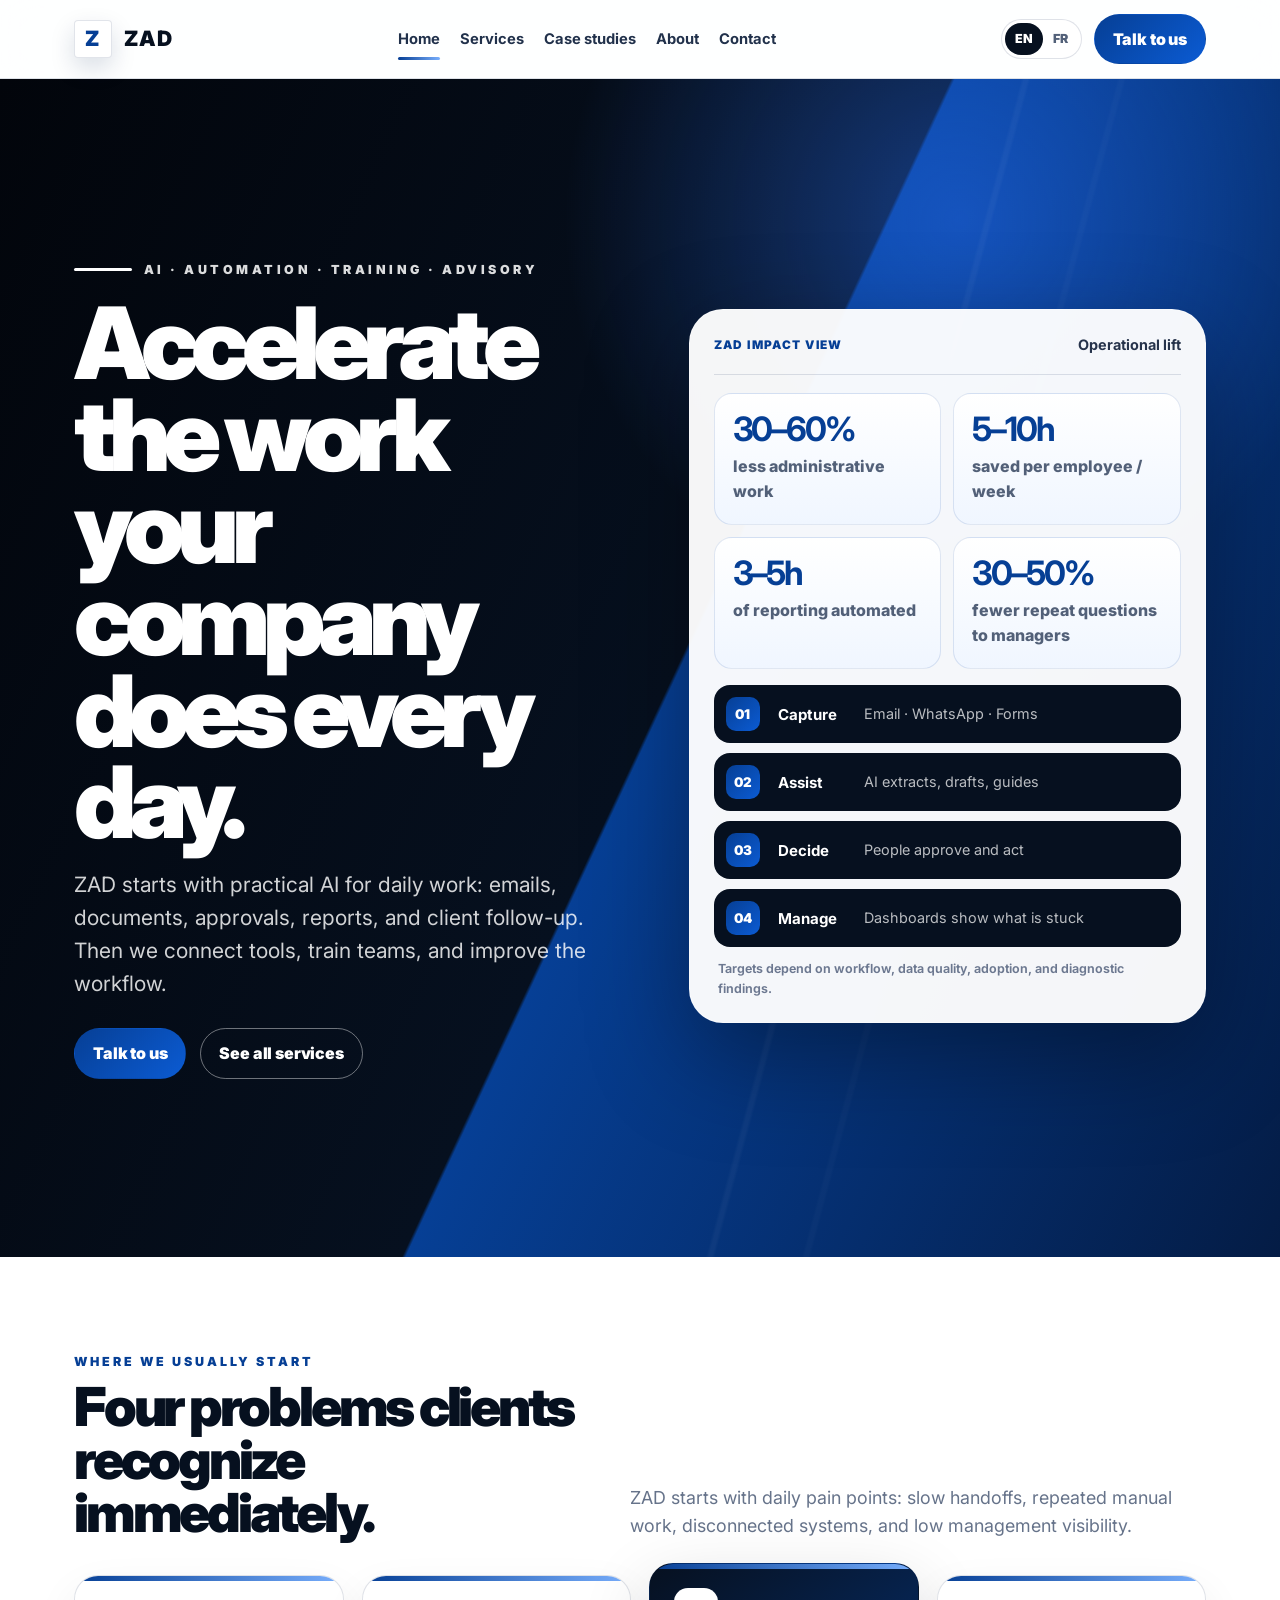
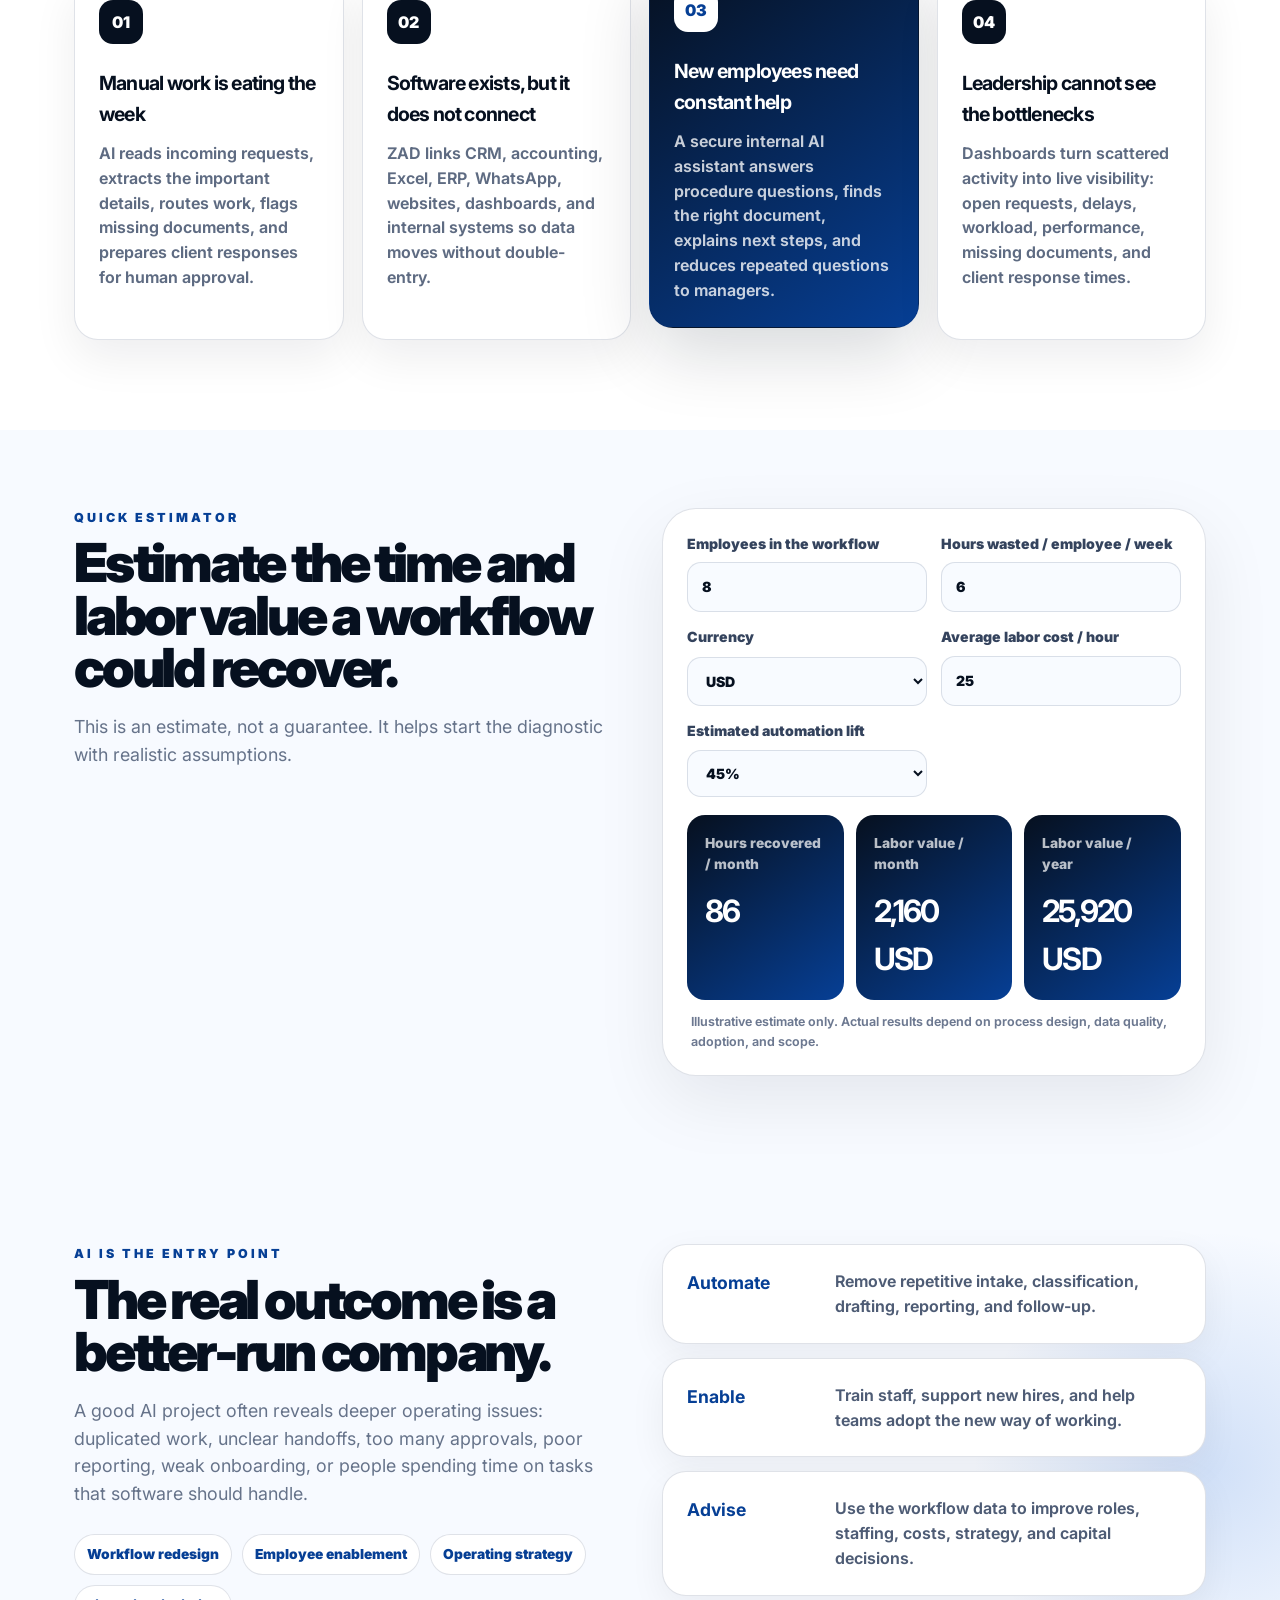
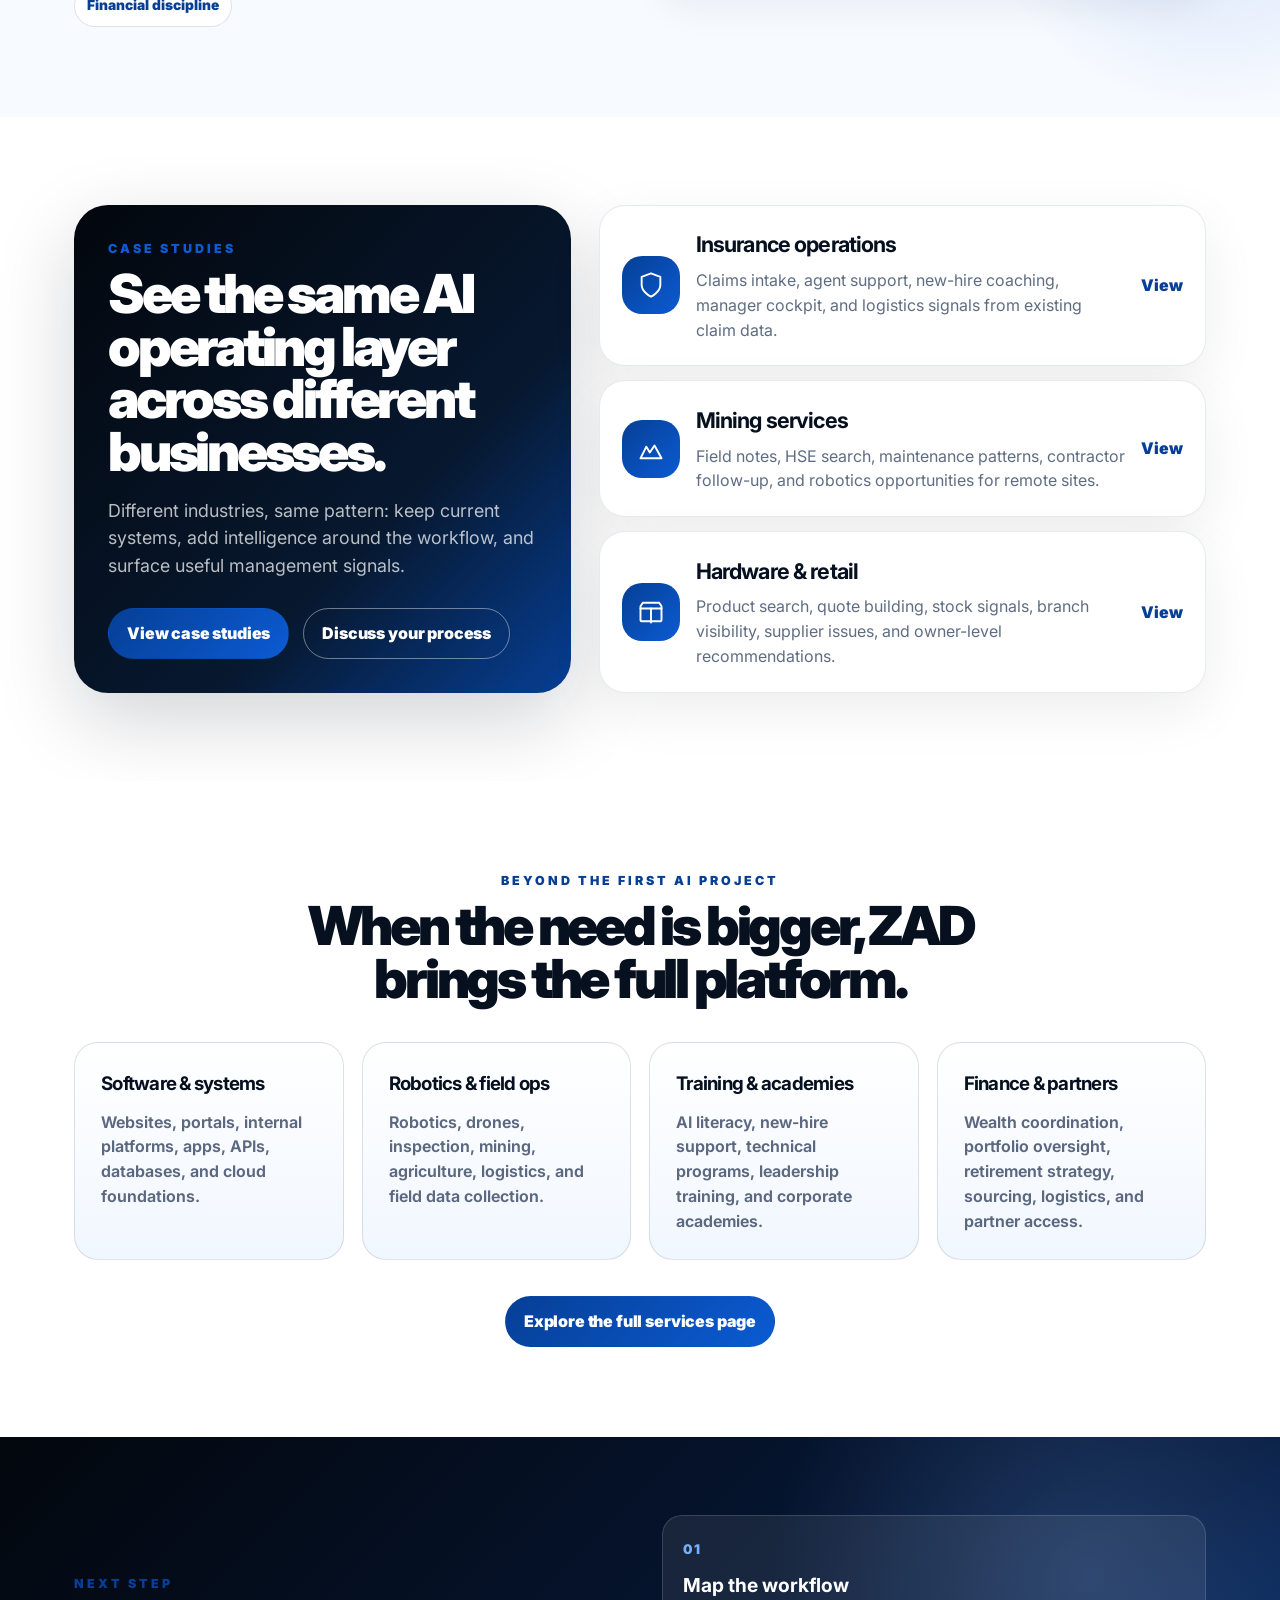
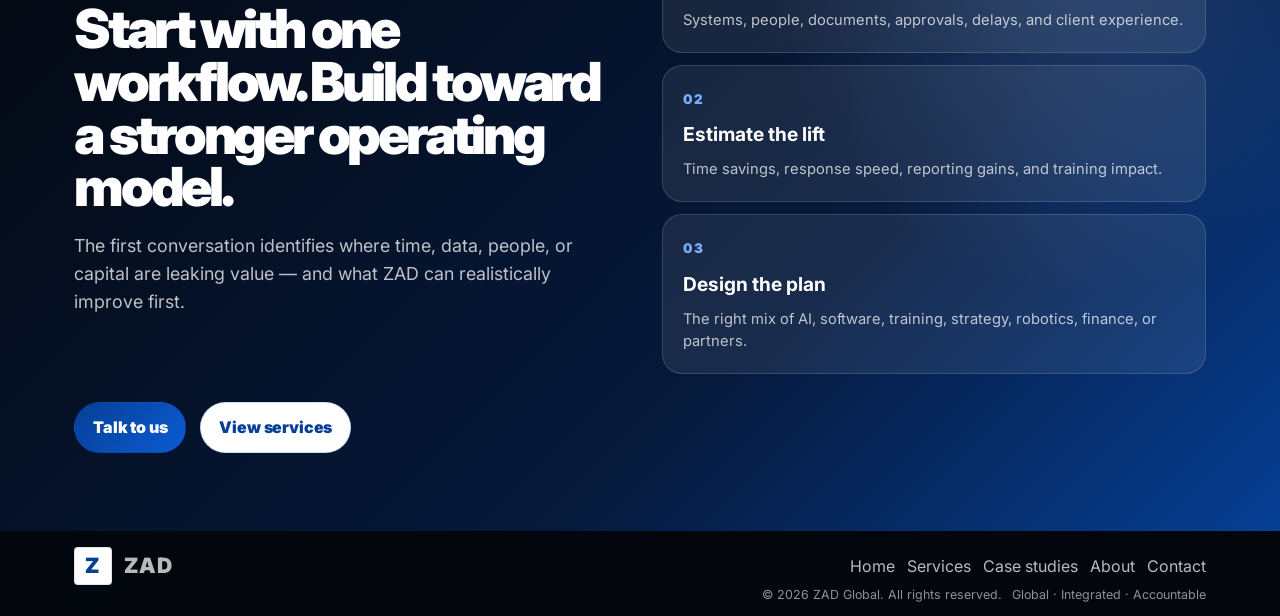
==== commit ad034851: "Nav: Services, Case studies, About; align footers and CTAs EN/FR Co-authored-by: Cursor <cursoragent" ====
--- a/index.html
+++ b/index.html
@@ -14,7 +14,7 @@
 <body><header class="site-header">
 <div class="container navbar">
 <a aria-label="ZAD home" class="logo" href="index.html"><span class="logo-mark">Z</span><span>ZAD</span></a>
-<nav class="nav-links" data-nav-links=""><a class="active" href="index.html">Home</a><a class="" href="services.html">Solutions</a><a class="" href="cases.html">Cases</a><a class="" href="about.html">Company</a><a class="" href="contact.html">Contact</a></nav>
+<nav class="nav-links" data-nav-links=""><a class="active" href="index.html">Home</a><a class="" href="services.html">Services</a><a class="" href="cases.html">Case studies</a><a class="" href="about.html">About</a><a class="" href="contact.html">Contact</a></nav>
 <div class="nav-actions">
 <div aria-label="Language switch" class="lang-switch"><a class="active" href="index.html">EN</a><a class="" href="fr/index.html">FR</a></div>
 <a class="btn btn-primary" href="contact.html">Talk to us</a>
@@ -29,7 +29,7 @@
 <div class="eyebrow">AI · Automation · Training · Advisory</div>
 <h1>Accelerate the work your company does every day.</h1>
 <p class="lede">ZAD starts with practical AI for daily work: emails, documents, approvals, reports, and client follow-up. Then we connect tools, train teams, and improve the workflow.</p>
-<div class="hero-cta"><a class="btn btn-primary" href="contact.html">Talk to us</a><a class="btn btn-outline" href="services.html">See all solutions</a></div>
+<div class="hero-cta"><a class="btn btn-primary" href="contact.html">Talk to us</a><a class="btn btn-outline" href="services.html">See all services</a></div>
 <div class="mobile-proof-row"><div><strong>30–60%</strong><span>less admin work</span></div><div><strong>5–10h</strong><span>saved per employee/week</span></div></div>
 </div>
 <div aria-label="ZAD impact dashboard visual" class="home-command-card">
@@ -110,10 +110,10 @@
 <div class="container">
 <div class="case-library-panel">
 <div class="case-library-copy">
-<p class="section-kicker">Case library</p>
+<p class="section-kicker">Case studies</p>
 <h2 class="section-title">See the same AI operating layer across different businesses.</h2>
 <p class="section-lede">Different industries, same pattern: keep current systems, add intelligence around the workflow, and surface useful management signals.</p>
-<div class="hero-cta"><a class="btn btn-primary" href="cases.html">Open the cases</a><a class="btn btn-outline" href="contact.html">Discuss your process</a></div>
+<div class="hero-cta"><a class="btn btn-primary" href="cases.html">View case studies</a><a class="btn btn-outline" href="contact.html">Discuss your process</a></div>
 </div>
 <div aria-label="Featured case studies" class="case-library-cards">
 <a class="case-library-card" href="cases.html#insurance"><span class="case-icon" aria-hidden="true"><svg xmlns="http://www.w3.org/2000/svg" viewBox="0 0 24 24" fill="none" stroke="currentColor" stroke-width="1.65" stroke-linecap="round" stroke-linejoin="round"><path d="M12 22s8-4 8-10V5l-8-3-8 3v7c0 6 8 10 8 10z"/></svg></span><div><h3>Insurance operations</h3><p>Claims intake, agent support, new-hire coaching, manager cockpit, and logistics signals from existing claim data.</p></div><span>View</span></a>
@@ -133,7 +133,7 @@
 <article><h3>Training &amp; academies</h3><p>AI literacy, new-hire support, technical programs, leadership training, and corporate academies.</p></article>
 <article><h3>Finance &amp; partners</h3><p>Wealth coordination, portfolio oversight, retirement strategy, sourcing, logistics, and partner access.</p></article>
 </div>
-<div class="center mt-36"><a class="btn btn-primary" href="services.html#service-map">Explore the full solutions page</a></div>
+<div class="center mt-36"><a class="btn btn-primary" href="services.html#service-map">Explore the full services page</a></div>
 </div>
 </section>
 <section class="band-dark compact-band">
@@ -145,7 +145,7 @@
 </div>
 <div class="process compact-process"><div class="step"><small>01</small><strong>Map the workflow</strong><p>Systems, people, documents, approvals, delays, and client experience.</p></div><div class="step"><small>02</small><strong>Estimate the lift</strong><p>Time savings, response speed, reporting gains, and training impact.</p></div><div class="step"><small>03</small><strong>Design the plan</strong><p>The right mix of AI, software, training, strategy, robotics, finance, or partners.</p></div></div>
 </div>
-<div class="container"><div class="hero-cta"><a class="btn btn-primary" href="contact.html">Talk to us</a><a class="btn btn-secondary" href="services.html">View solutions</a></div></div>
+<div class="container"><div class="hero-cta"><a class="btn btn-primary" href="contact.html">Talk to us</a><a class="btn btn-secondary" href="services.html">View services</a></div></div>
 </section>
 </main>
 <footer class="footer">
@@ -156,8 +156,8 @@
 <p>One integrated partner for the technology, people, field operations, and capital your organization needs.</p>
 <form class="newsletter" data-static-form=""><input placeholder="Your email" type="email"/><button class="btn btn-primary" type="submit">Submit</button></form>
 </div>
-<div><h4>Navigate</h4><div class="footer-links"><a href="index.html">Home</a><a href="services.html">Solutions</a><a href="cases.html">Cases</a><a href="about.html">Company</a><a href="contact.html">Contact</a></div></div>
-<div><h4>Solutions</h4><div class="footer-links"><a href="services.html#digital">Software &amp; AI</a><a href="services.html#robotics">Robotics &amp; field ops</a><a href="services.html#people">Training</a><a href="services.html#strategy">Strategy</a><a href="services.html#capital">Finance &amp; partners</a></div></div>
+<div><h4>Navigate</h4><div class="footer-links"><a href="index.html">Home</a><a href="services.html">Services</a><a href="cases.html">Case studies</a><a href="about.html">About</a><a href="contact.html">Contact</a></div></div>
+<div><h4>Services</h4><div class="footer-links"><a href="services.html#digital">Software &amp; AI</a><a href="services.html#robotics">Robotics &amp; field ops</a><a href="services.html#people">Training</a><a href="services.html#strategy">Strategy</a><a href="services.html#capital">Finance &amp; partners</a></div></div>
 <div><h4>Contact</h4><p>info@zadglobal.org<br/>Kigali Heights, 4th Floor East Wing<br/>Kigali, Rwanda</p><div class="footer-links"><a href="contact.html">Send us a message</a></div></div>
 </div>
 <div class="footer-bottom"><span>© 2026 ZAD Global. All rights reserved.</span><span>Global · Integrated · Accountable</span></div>
--- a/styles.css
+++ b/styles.css
@@ -1114,9 +1114,44 @@
 }
 .testimonial-person strong { font-size: 1.05rem; color: #fff; }
 .testimonial-person span { font-size: .88rem; color: rgba(255,255,255,.62); letter-spacing: .02em; }
+.about-trust-section .section-lede {
+  margin: 12px 0 0;
+  max-width: 52rem;
+  color: rgba(255,255,255,.72);
+  line-height: 1.55;
+}
 @media (max-width: 860px) {
   .testimonial-card { min-height: auto; }
   .feedback-section .section-row { align-items: flex-start; }
+}
+
+@media (max-width: 720px) {
+  .about-trust-section {
+    padding-top: 44px;
+    padding-bottom: 48px;
+  }
+  .about-trust-section .grid-3.mt-36 {
+    margin-top: 16px !important;
+    gap: 12px;
+  }
+  .about-trust-section .testimonial-card {
+    min-height: 0;
+    padding: 14px 14px 16px;
+  }
+  .about-trust-section .testimonial-card p {
+    font-size: 0.93rem;
+    line-height: 1.52;
+    margin: 0;
+  }
+  .about-trust-section .testimonial-person {
+    margin-top: 12px;
+    padding-top: 10px;
+    gap: 2px;
+  }
+  .about-trust-section .section-lede {
+    font-size: 0.93rem;
+    margin-top: 8px;
+  }
 }
 
 /* Contact: hide redundant post-form tips on phone + tablet; tighten testimonials (EN + FR). */
@@ -1436,10 +1471,65 @@
 .intake-studio-section { padding-top:82px; }
 .intake-studio { display:grid; grid-template-columns:minmax(0, 1.52fr) minmax(330px, .62fr); gap:26px; align-items:start; }
 .intake-main-panel { border-radius:34px; border:1px solid rgba(6,63,149,.12); background:linear-gradient(180deg,#fff,#f8fbff); padding:28px; box-shadow:0 24px 80px rgba(6,16,31,.08); }
+.guided-intake-form .contact-botcheck {
+  display: none !important;
+}
 .guided-intake-form { display:block; }
+.guided-intake-form.is-contact-success-hidden {
+  display: none !important;
+}
+.contact-intake-success {
+  display: none;
+  border-radius: 34px;
+  padding: clamp(28px, 5vw, 44px);
+  background: linear-gradient(180deg, #fff, #f8fbff);
+  border: 1px solid rgba(6, 63, 149, 0.12);
+  box-shadow: 0 24px 80px rgba(6, 16, 31, 0.08);
+  text-align: center;
+}
+.contact-intake-success.is-visible {
+  display: block;
+}
+.contact-intake-success .contact-success-title {
+  margin: 10px 0 14px;
+  letter-spacing: -0.04em;
+}
+.contact-intake-success .contact-success-lede {
+  margin: 0 auto;
+  max-width: 34rem;
+}
+.intake-studio.contact-success-state {
+  grid-template-columns: 1fr;
+}
+.intake-studio.contact-success-state .intake-brief-panel {
+  display: none;
+}
+.form-submit-note.form-submit-note--error {
+  color: #b42318;
+  font-weight: 700;
+}
 .intake-choice-grid-large { grid-template-columns: repeat(6, minmax(0,1fr)); gap:10px; margin:0 0 22px; }
 .intake-choice-grid-large button { min-height:58px; padding:12px 10px; border-radius:18px; font-size:.86rem; }
 .contact-basics { padding:18px; border-radius:24px; background:#fff; border:1px solid rgba(6,63,149,.10); margin-bottom:20px; }
+.contact-basics-v14 .contact-reach-hint {
+  grid-column: 1 / -1;
+  margin: 0 0 4px;
+}
+.contact-basics-full-row {
+  grid-column: 1 / -1;
+}
+.contact-whatsapp-row {
+  grid-column: 1 / -1;
+  display: grid;
+  grid-template-columns: minmax(0, 140px) minmax(0, 1fr);
+  gap: 14px;
+  align-items: end;
+}
+@media (max-width: 520px) {
+  .contact-whatsapp-row {
+    grid-template-columns: 1fr;
+  }
+}
 .deep-intake-panels { margin-top:0; }
 .deep-intake-panels .contact-fieldset { border-radius:28px; padding:24px; background:#fff; border:1px solid rgba(6,63,149,.12); box-shadow:0 14px 38px rgba(6,16,31,.04); }
 .deep-intake-panels legend { padding:0 10px; font-weight:950; color:#06101f; letter-spacing:-.03em; font-size:1.2rem; }
@@ -1558,6 +1648,9 @@
   grid-template-columns: minmax(0, 1.7fr) minmax(340px, .72fr);
   gap: 28px;
 }
+.contact-workspace-v14 .intake-studio.contact-success-state {
+  grid-template-columns: 1fr;
+}
 .contact-workspace-v14 .intake-main-panel {
   padding: 30px;
 }
@@ -1800,6 +1893,21 @@
   box-shadow: 0 15px 45px rgba(11,91,211,.25);
 }
 .case-world-tabs button.active span { background:#fff; color:var(--blue); }
+.case-world-tab-lede {
+  display: none;
+  margin: 0;
+  padding: 0 16px 14px;
+  background: linear-gradient(135deg,#03070e,#071a39);
+  border-bottom: 1px solid rgba(255,255,255,.08);
+}
+.case-world-tab-lede p {
+  display: none;
+  margin: 0;
+  color: rgba(255,255,255,.62);
+  font-size: 0.88rem;
+  line-height: 1.5;
+}
+.case-world-tab-lede p.active { display: block; }
 .case-world-panel { display:none; padding: 28px; }
 .case-world-panel.active { display:block; animation: panelIn .32s ease both; }
 .world-panel-hero {
@@ -2064,6 +2172,88 @@
 }
 .case-method-strip strong { display:block; color:#fff; font-size:1.13rem; margin-bottom:8px; }
 .case-method-strip p { color:rgba(255,255,255,.64); margin:0; line-height:1.45; }
+
+/* Cases footer CTA: one compact timeline-style panel on phones */
+@media (max-width: 720px) {
+  .final-case-cta {
+    padding: 52px 0 60px;
+  }
+
+  .final-case-cta .section-head-row.compact-head {
+    gap: 14px;
+    align-items: flex-start;
+  }
+
+  .final-case-cta .case-method-strip {
+    display: flex;
+    flex-direction: column;
+    gap: 0;
+    margin: 16px 0 18px;
+    padding: 6px 14px 14px;
+    border-radius: 20px;
+    border: 1px solid rgba(255, 255, 255, 0.14);
+    background: rgba(255, 255, 255, 0.06);
+    box-shadow: 0 16px 40px rgba(0, 0, 0, 0.12);
+  }
+
+  .final-case-cta .case-method-strip > div {
+    display: grid;
+    grid-template-columns: 32px 1fr;
+    grid-template-rows: auto auto;
+    column-gap: 12px;
+    row-gap: 3px;
+    align-items: start;
+    padding: 13px 0;
+    border-radius: 0;
+    border: none;
+    background: transparent;
+    border-bottom: 1px solid rgba(255, 255, 255, 0.11);
+  }
+
+  .final-case-cta .case-method-strip > div:last-child {
+    border-bottom: none;
+    padding-bottom: 4px;
+  }
+
+  .final-case-cta .case-method-strip > div:first-child {
+    padding-top: 10px;
+  }
+
+  .final-case-cta .case-method-strip span {
+    grid-column: 1;
+    grid-row: 1 / span 2;
+    align-self: start;
+    margin: 1px 0 0;
+    width: 28px;
+    height: 28px;
+    border-radius: 50%;
+    font-size: 0.66rem;
+    margin-bottom: 0;
+  }
+
+  .final-case-cta .case-method-strip strong {
+    grid-column: 2;
+    grid-row: 1;
+    font-size: 0.94rem;
+    margin-bottom: 0;
+    letter-spacing: -0.02em;
+    line-height: 1.22;
+  }
+
+  .final-case-cta .case-method-strip p {
+    grid-column: 2;
+    grid-row: 2;
+    font-size: 0.82rem;
+    line-height: 1.38;
+    color: rgba(255, 255, 255, 0.62);
+  }
+
+  .final-case-cta .hero-cta {
+    margin-top: 6px;
+    gap: 10px;
+  }
+}
+
 @media (max-width: 980px) {
   .world-panel-hero, .workspace-showcase, .world-value-grid, .case-method-strip, .recommendation-grid { grid-template-columns:1fr; }
   .case-flow-diagram { grid-template-columns:1fr; }
@@ -2073,7 +2263,6 @@
   .software-screen { min-height:auto; }
 }
 @media (max-width: 720px) {
-  .case-world-tabs { grid-template-columns:1fr; }
   .case-world-panel { padding: 16px; }
   .world-panel-hero, .workspace-copy, .mini-panel { padding: 20px; }
   .screen-topline.clean { display:block; }
@@ -2429,10 +2618,6 @@
     grid-template-columns: 1fr;
   }
 
-  .case-world-tabs {
-    grid-template-columns: 1fr;
-  }
-
   .intake-tabs-v14,
   .contact-basics-v14,
   .multi-chip-grid-v14,
@@ -2442,6 +2627,12 @@
 
   .case-world-panel {
     padding: 18px;
+    min-width: 0;
+  }
+
+  .case-world-switch {
+    min-width: 0;
+    max-width: 100%;
   }
 
   .world-panel-hero,
@@ -2455,6 +2646,127 @@
   .software-screen,
   .case-workspace-screen {
     min-height: auto;
+  }
+
+  /* Cases demos: intro → live preview → chips (chips sit under the pane they control). */
+  .workspace-showcase {
+    display: grid;
+    grid-template-columns: minmax(0, 1fr);
+    gap: 24px;
+    min-width: 0;
+    width: 100%;
+    max-width: 100%;
+  }
+
+  .workspace-showcase > .section-kicker,
+  .workspace-showcase > h3,
+  .workspace-showcase > p,
+  .workspace-showcase > .software-screen,
+  .workspace-showcase > .mini-selector {
+    min-width: 0;
+    max-width: 100%;
+  }
+
+  .workspace-showcase .workspace-copy {
+    display: contents;
+  }
+
+  .workspace-showcase .workspace-copy > .section-kicker {
+    order: 1;
+  }
+
+  .workspace-showcase .workspace-copy > h3 {
+    order: 2;
+  }
+
+  .workspace-showcase .workspace-copy > p {
+    order: 3;
+  }
+
+  .workspace-showcase .software-screen {
+    order: 4;
+    scroll-margin-top: 92px;
+    width: 100%;
+    max-width: 100%;
+    min-width: 0;
+    overflow-x: hidden;
+  }
+
+  .workspace-showcase .mini-selector {
+    order: 5;
+  }
+
+  .workspace-showcase .mini-panel {
+    max-width: 100%;
+    overflow-x: hidden;
+  }
+
+  .workspace-showcase .screen-chrome {
+    flex-wrap: wrap;
+    min-width: 0;
+    gap: 8px 10px;
+  }
+
+  .workspace-showcase .screen-chrome b {
+    flex: 1 1 160px;
+    min-width: 0;
+    overflow-wrap: anywhere;
+  }
+
+  .workspace-showcase .screen-topline.clean {
+    flex-wrap: wrap;
+    align-items: flex-start;
+    gap: 10px 14px;
+  }
+
+  .workspace-showcase .screen-topline.clean b {
+    flex: 1 1 100%;
+    min-width: 0;
+    overflow-wrap: anywhere;
+  }
+
+  .workspace-showcase .screen-topline.clean em {
+    flex: 1 1 100%;
+    max-width: 100%;
+    min-width: 0;
+    overflow-wrap: anywhere;
+    text-align: left;
+  }
+
+  .workspace-showcase .screen-grid {
+    min-width: 0;
+  }
+
+  .workspace-showcase .screen-card {
+    min-width: 0;
+    max-width: 100%;
+    overflow-wrap: anywhere;
+  }
+
+  .workspace-showcase .screen-card dl {
+    grid-template-columns: minmax(0, 92px) minmax(0, 1fr);
+  }
+
+  .workspace-showcase .compact-chat .chat-row {
+    max-width: 100%;
+    overflow-wrap: anywhere;
+    word-break: break-word;
+  }
+
+  .workspace-showcase .refined-metrics {
+    grid-template-columns: repeat(3, minmax(0, 1fr));
+  }
+
+  .workspace-showcase .cockpit-table.refined-table {
+    max-width: 100%;
+    box-sizing: border-box;
+    display: block;
+    overflow-x: auto;
+    -webkit-overflow-scrolling: touch;
+  }
+
+  .workspace-showcase .recommendation-grid {
+    grid-template-columns: repeat(2, minmax(0, 1fr));
   }
 }
 
@@ -2504,18 +2816,8 @@
     padding: 12px;
   }
 
-  .teaser-table,
-  .case-flow-diagram {
+  .teaser-table {
     grid-template-columns: 1fr;
-  }
-
-  .case-flow-diagram i {
-    width: auto;
-    height: 16px;
-  }
-
-  .case-flow-diagram i:before {
-    content: "↓";
   }
 
   .manager-cockpit-table,
@@ -2528,6 +2830,402 @@
 
   .footer-grid {
     grid-template-columns: 1fr;
+  }
+}
+
+/* Cases page: compact tabs (A), horizontal demo chips (B), flow timeline (E), table cards (F), sticky sector dock (phones) */
+@media (max-width: 720px) {
+  /* Scroll reveal uses transform, which breaks position:sticky — show section without motion on phones */
+  #case-worlds[data-reveal] {
+    opacity: 1;
+    transform: none;
+    transition: none;
+  }
+
+  .case-world-switch {
+    overflow: visible;
+  }
+
+  .case-world-tabs-dock {
+    position: sticky;
+    top: calc(78px + env(safe-area-inset-top, 0px));
+    z-index: 35;
+    isolation: isolate;
+    margin: 0 0 14px;
+    padding: 12px 12px 14px;
+    border-radius: 20px;
+    background: linear-gradient(135deg, #03070e 0%, #071a39 58%, #061833 100%);
+    border: 1px solid rgba(255, 255, 255, 0.14);
+    box-shadow: 0 14px 38px rgba(0, 0, 0, 0.26);
+  }
+
+  .case-world-tabs-dock .case-world-tabs {
+    background: transparent;
+    padding: 0;
+    margin: 0;
+  }
+
+  .case-world-tabs-dock .case-world-tab-lede {
+    background: transparent;
+    border-bottom: none;
+    padding: 10px 4px 0;
+    margin: 0;
+  }
+
+  .case-world-tab-lede {
+    display: block;
+  }
+
+  .case-world-tabs {
+    grid-template-columns: repeat(3, minmax(0, 1fr));
+    gap: 8px;
+    padding: 12px 12px 8px;
+  }
+
+  .case-world-tabs button {
+    grid-template-columns: 1fr;
+    grid-template-rows: auto auto;
+    justify-items: center;
+    text-align: center;
+    padding: 10px 6px;
+    row-gap: 6px;
+    column-gap: 0;
+  }
+
+  .case-world-tabs button span {
+    grid-row: 1;
+    width: 34px;
+    height: 34px;
+    border-radius: 12px;
+  }
+
+  .case-world-tabs button span svg {
+    width: 20px;
+    height: 20px;
+  }
+
+  .case-world-tabs button strong {
+    font-size: 0.72rem;
+    line-height: 1.2;
+    letter-spacing: -0.02em;
+  }
+
+  .case-world-tabs button small {
+    display: none;
+  }
+
+  .workspace-showcase .mini-selector {
+    display: flex;
+    flex-direction: row;
+    flex-wrap: nowrap;
+    gap: 8px;
+    margin-top: 16px;
+    padding: 4px 2px 12px;
+    overflow-x: auto;
+    -webkit-overflow-scrolling: touch;
+    scroll-snap-type: x proximity;
+    scrollbar-width: thin;
+    overscroll-behavior-x: contain;
+  }
+
+  .workspace-showcase .mini-selector button {
+    flex: 0 0 auto;
+    width: auto;
+    min-width: max-content;
+    padding: 10px 14px;
+    white-space: nowrap;
+    scroll-snap-align: start;
+    font-size: 0.86rem;
+  }
+
+  .case-flow-diagram {
+    display: block;
+    margin: 18px 0;
+    padding-left: 0;
+    counter-reset: flow-step;
+  }
+
+  .case-flow-diagram > i {
+    display: none;
+  }
+
+  .case-flow-diagram > div {
+    position: relative;
+    margin: 0 0 14px 36px;
+    padding-left: 4px;
+  }
+
+  .case-flow-diagram > div:not(:last-child)::after {
+    content: "";
+    position: absolute;
+    left: -23px;
+    top: 2.65rem;
+    bottom: -10px;
+    width: 2px;
+    background: rgba(11, 91, 211, 0.2);
+  }
+
+  .case-flow-diagram > div:last-child {
+    margin-bottom: 0;
+  }
+
+  .case-flow-diagram > div::before {
+    counter-increment: flow-step;
+    content: counter(flow-step);
+    position: absolute;
+    left: -36px;
+    top: 1.15rem;
+    width: 26px;
+    height: 26px;
+    border-radius: 50%;
+    background: var(--blue);
+    color: #fff;
+    font-size: 0.72rem;
+    font-weight: 950;
+    display: grid;
+    place-items: center;
+    box-shadow: 0 4px 14px rgba(11, 91, 211, 0.35);
+    z-index: 1;
+  }
+
+  [data-case-world] table.cockpit-table.refined-table {
+    display: block;
+    width: 100%;
+    border-collapse: separate;
+    border-spacing: 0;
+    overflow: visible;
+    box-shadow: none;
+  }
+
+  [data-case-world] table.cockpit-table.refined-table thead {
+    position: absolute;
+    width: 1px;
+    height: 1px;
+    padding: 0;
+    margin: -1px;
+    overflow: hidden;
+    clip: rect(0, 0, 0, 0);
+    white-space: nowrap;
+    border: 0;
+  }
+
+  [data-case-world] table.cockpit-table.refined-table tbody {
+    display: block;
+  }
+
+  [data-case-world] table.cockpit-table.refined-table tbody tr {
+    display: block;
+    margin-bottom: 12px;
+    border: 1px solid rgba(255, 255, 255, 0.14);
+    border-radius: 16px;
+    padding: 12px 14px;
+    background: rgba(255, 255, 255, 0.07);
+  }
+
+  [data-case-world] table.cockpit-table.refined-table tbody tr:last-child {
+    margin-bottom: 0;
+  }
+
+  [data-case-world] table.cockpit-table.refined-table td {
+    display: block;
+    padding: 8px 0;
+    border: none;
+    text-align: left;
+  }
+
+  [data-case-world] table.cockpit-table.refined-table td:not([data-label]):before {
+    display: none;
+  }
+
+  .workspace-showcase .refined-metrics {
+    grid-template-columns: 1fr;
+  }
+
+  .workspace-showcase .recommendation-grid {
+    grid-template-columns: 1fr;
+  }
+
+  .workspace-showcase .mini-panel {
+    padding-left: 16px;
+    padding-right: 16px;
+  }
+}
+
+/* Company / About — sticky section jumps, denser stats/partners, snap testimonials */
+.company-mobile-nav {
+  display: none;
+}
+
+@media (max-width: 720px) {
+  .about-page #company-overview,
+  .about-page #company-numbers,
+  .about-page #company-partners,
+  .about-page #company-trust {
+    scroll-margin-top: calc(84px + env(safe-area-inset-top, 0px));
+  }
+
+  .about-page .company-mobile-nav {
+    display: block;
+    position: sticky;
+    top: calc(78px + env(safe-area-inset-top, 0px));
+    z-index: 34;
+    margin: 0;
+    padding: 0;
+    background: rgba(255, 255, 255, 0.94);
+    border-bottom: 1px solid var(--line);
+    box-shadow: 0 10px 28px rgba(6, 16, 31, 0.06);
+    backdrop-filter: blur(14px);
+    -webkit-backdrop-filter: blur(14px);
+  }
+
+  .about-page .company-mobile-nav-inner {
+    display: flex;
+    flex-wrap: nowrap;
+    gap: 8px;
+    padding-top: 10px;
+    padding-bottom: 12px;
+    overflow-x: auto;
+    -webkit-overflow-scrolling: touch;
+    overscroll-behavior-x: contain;
+    scrollbar-width: thin;
+  }
+
+  .about-page .company-mobile-nav-inner a {
+    flex: 0 0 auto;
+    padding: 8px 14px;
+    border-radius: 999px;
+    border: 1px solid rgba(6, 63, 149, 0.18);
+    background: #fff;
+    font-size: 0.78rem;
+    font-weight: 850;
+    color: var(--ink);
+    white-space: nowrap;
+    letter-spacing: -0.01em;
+  }
+
+  .about-page .company-mobile-nav-inner a:active {
+    background: #eef5ff;
+    border-color: rgba(11, 91, 211, 0.35);
+  }
+
+  .about-page .page-hero {
+    padding: 52px 0 44px;
+  }
+
+  .about-page .page-hero h1 {
+    font-size: clamp(2rem, 7.8vw, 2.75rem);
+    line-height: 1.05;
+    letter-spacing: -0.03em;
+  }
+
+  .about-page .page-hero p {
+    font-size: 1rem;
+    line-height: 1.58;
+  }
+
+  .about-page .page-hero .hero-cta {
+    margin-top: 18px;
+  }
+
+  .about-page .company-principles-section {
+    overflow: visible;
+  }
+
+  .about-page .company-principles-section .split > * {
+    min-width: 0;
+  }
+
+  .about-page .company-principles-section .principles-panel {
+    padding: 22px 18px;
+  }
+
+  .about-page .company-principles-section .principle-core {
+    width: 136px;
+    height: 136px;
+    margin-bottom: 16px;
+  }
+
+  .about-page .company-principles-section .principle-core span {
+    font-size: 2rem;
+  }
+
+  .about-page .company-principles-section .principle-core small {
+    font-size: 0.78rem;
+  }
+
+  .about-page .stats-card {
+    grid-template-columns: repeat(2, minmax(0, 1fr));
+    gap: 10px;
+    background: transparent;
+    border: none;
+    box-shadow: none;
+    overflow: visible;
+  }
+
+  .about-page .stats-card .stat {
+    margin: 0;
+    border: 1px solid var(--line);
+    border-radius: 18px;
+    background: #fff;
+    padding: 16px 14px;
+    box-shadow: 0 10px 26px rgba(6, 16, 31, 0.05);
+  }
+
+  .about-page .partner-table {
+    background: transparent;
+    border: none;
+    overflow: visible;
+  }
+
+  .about-page .partner-row {
+    grid-template-columns: 1fr;
+    border-radius: 18px;
+    margin-bottom: 10px;
+    border: 1px solid var(--line);
+    overflow: hidden;
+    box-shadow: 0 8px 22px rgba(6, 16, 31, 0.05);
+  }
+
+  .about-page .partner-row:last-child {
+    margin-bottom: 0;
+  }
+
+  .about-page .partner-row strong,
+  .about-page .partner-row span {
+    padding: 14px 16px;
+    overflow-wrap: anywhere;
+    word-break: break-word;
+  }
+
+  .about-page .about-trust-section .company-testimonial-strip {
+    display: flex;
+    flex-direction: row;
+    flex-wrap: nowrap;
+    gap: 12px;
+    margin-top: 16px !important;
+    padding-bottom: 8px;
+    overflow-x: auto;
+    -webkit-overflow-scrolling: touch;
+    overscroll-behavior-x: contain;
+    scroll-snap-type: x mandatory;
+    scrollbar-width: thin;
+  }
+
+  .about-page .about-trust-section .company-testimonial-strip .testimonial-card {
+    flex: 0 0 min(86vw, 300px);
+    max-width: min(86vw, 300px);
+    scroll-snap-align: start;
+    min-height: 0;
+  }
+}
+
+@media (max-width: 720px) and (prefers-reduced-motion: reduce) {
+  .workspace-showcase .mini-selector {
+    scroll-snap-type: none;
+  }
+
+  .about-page .about-trust-section .company-testimonial-strip {
+    scroll-snap-type: none;
   }
 }
 
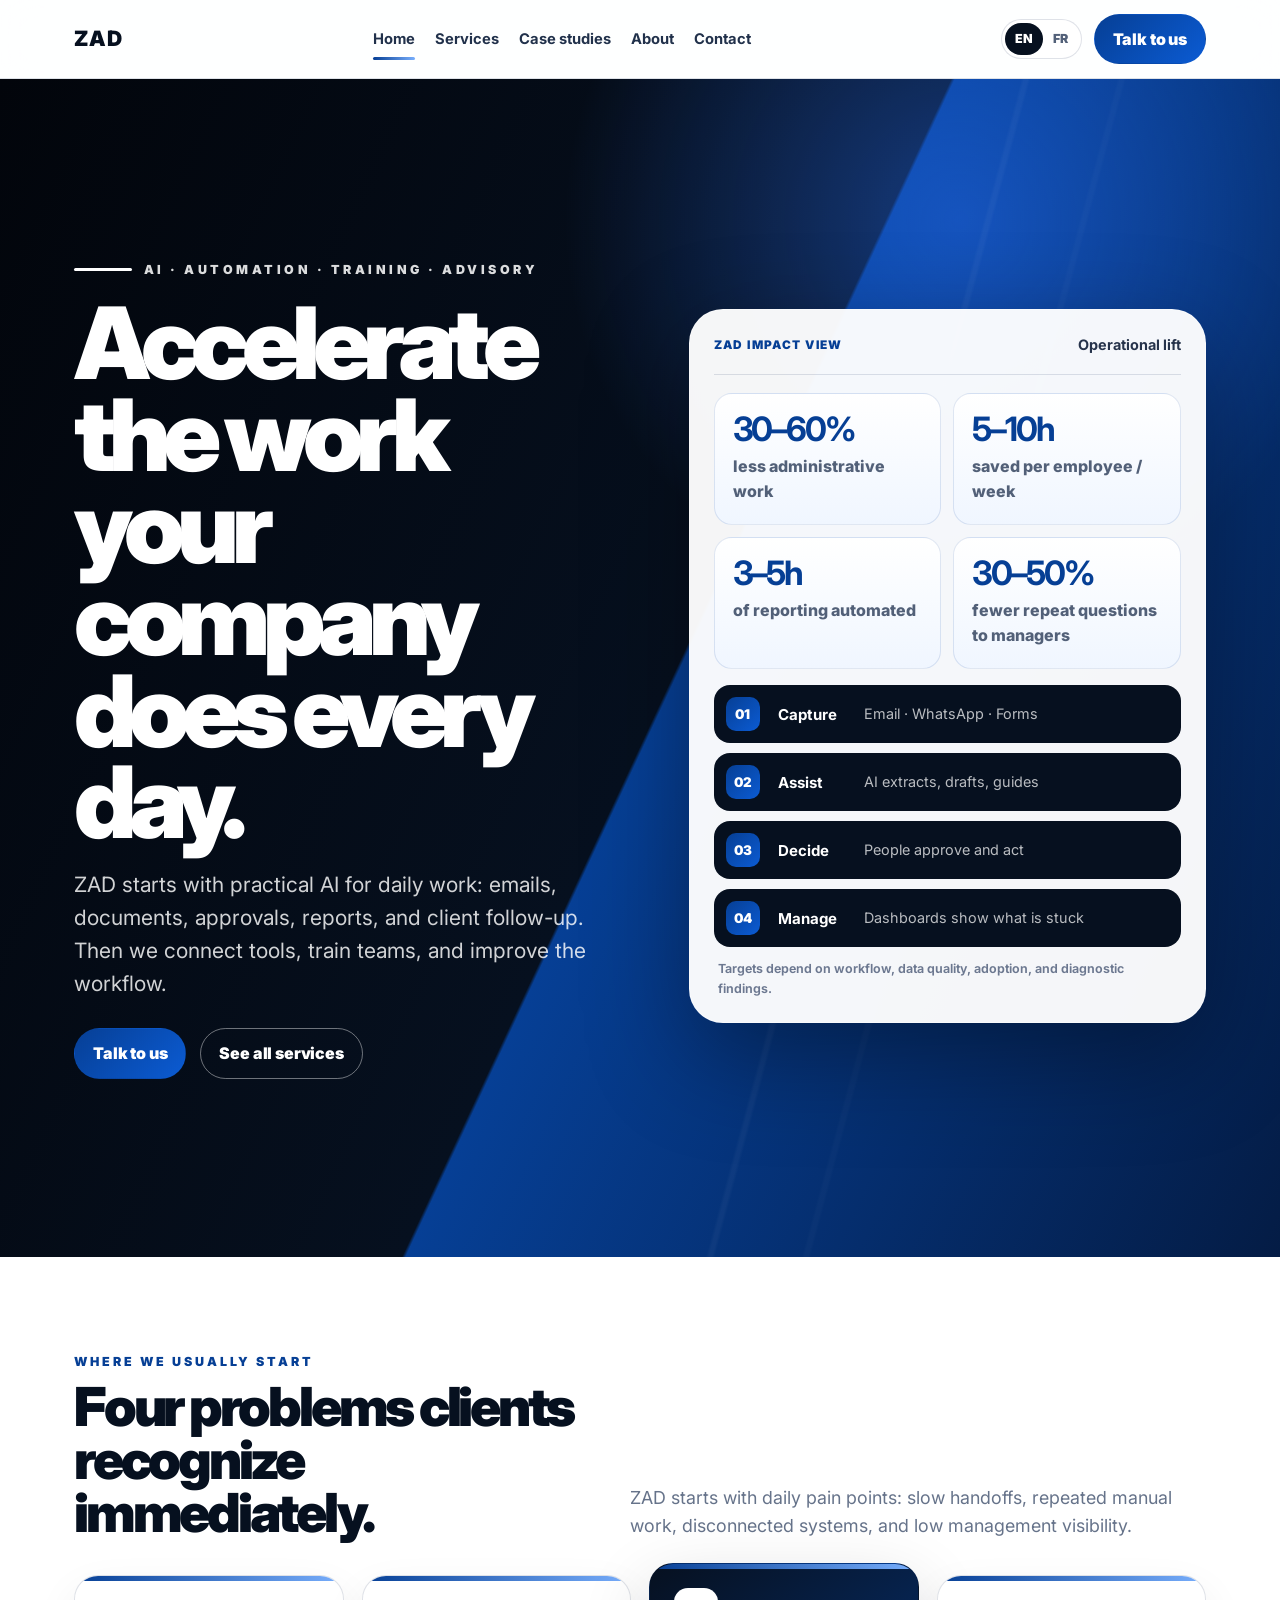
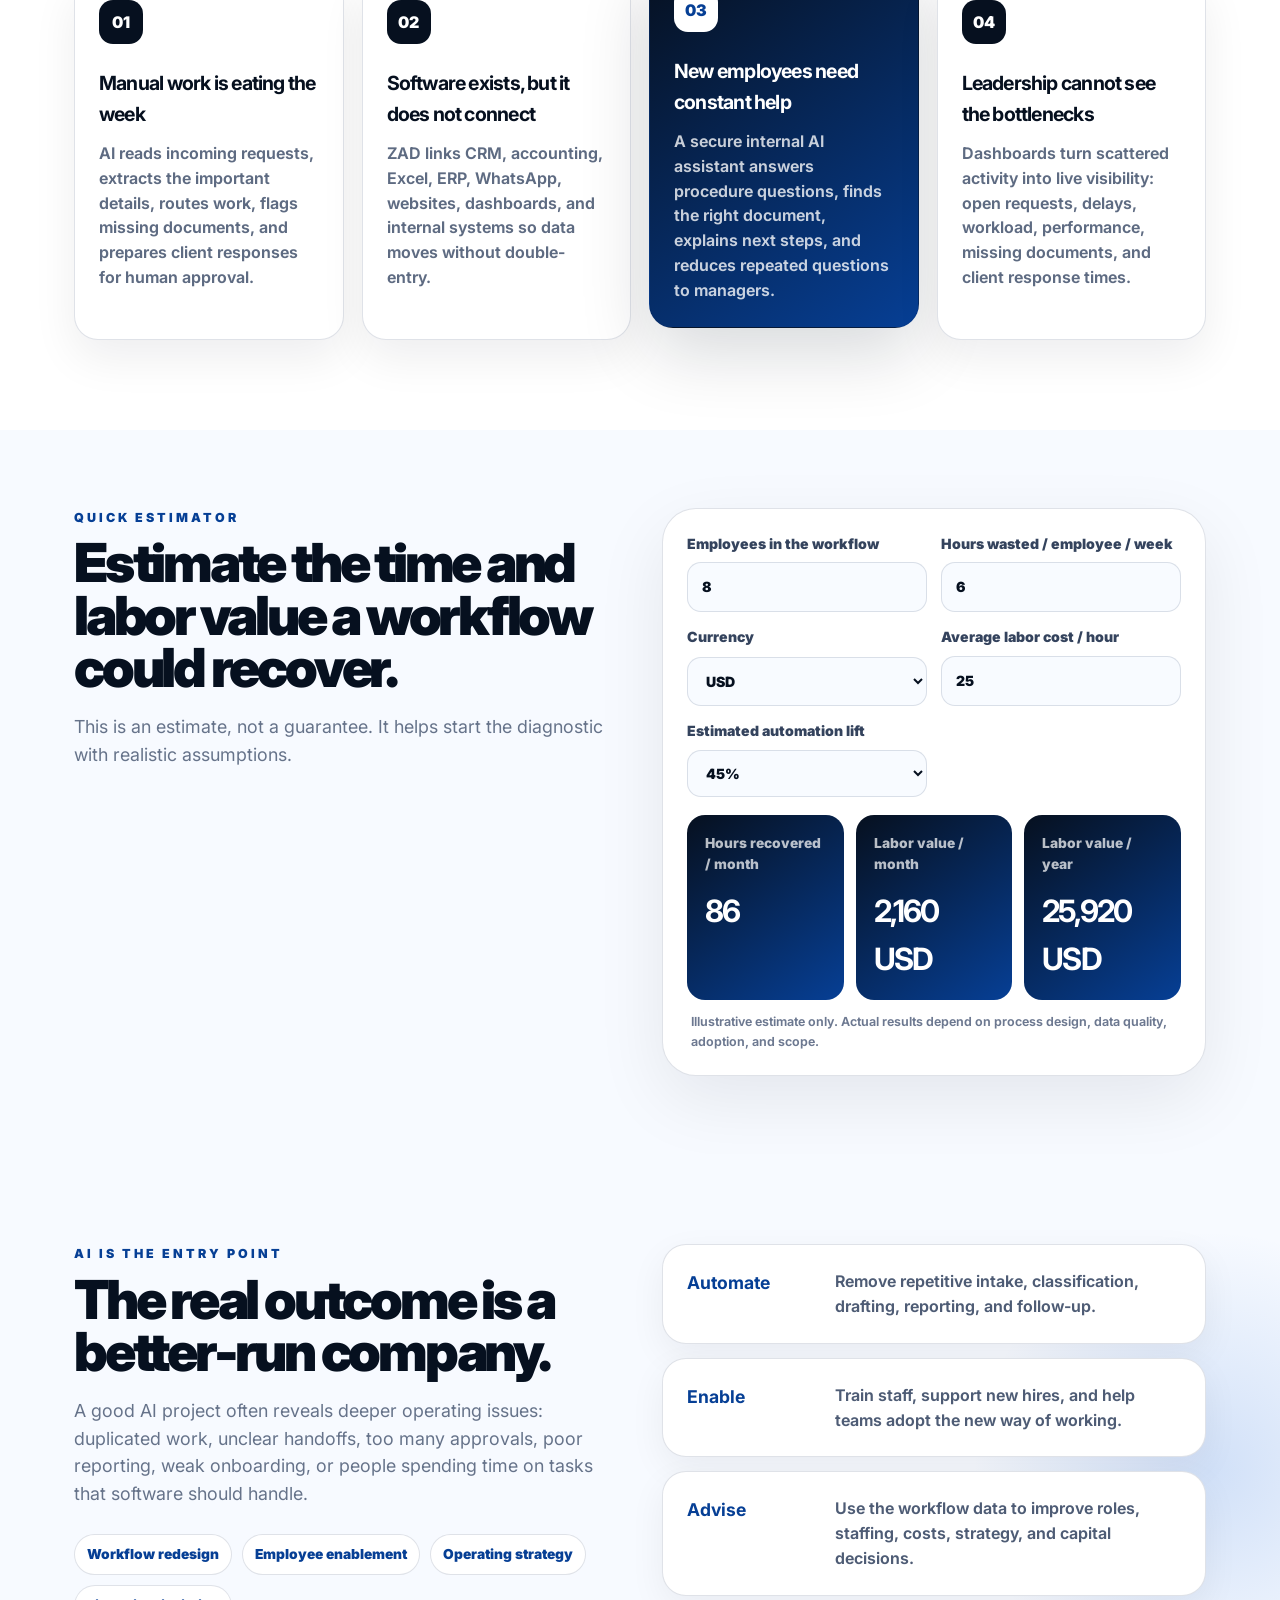
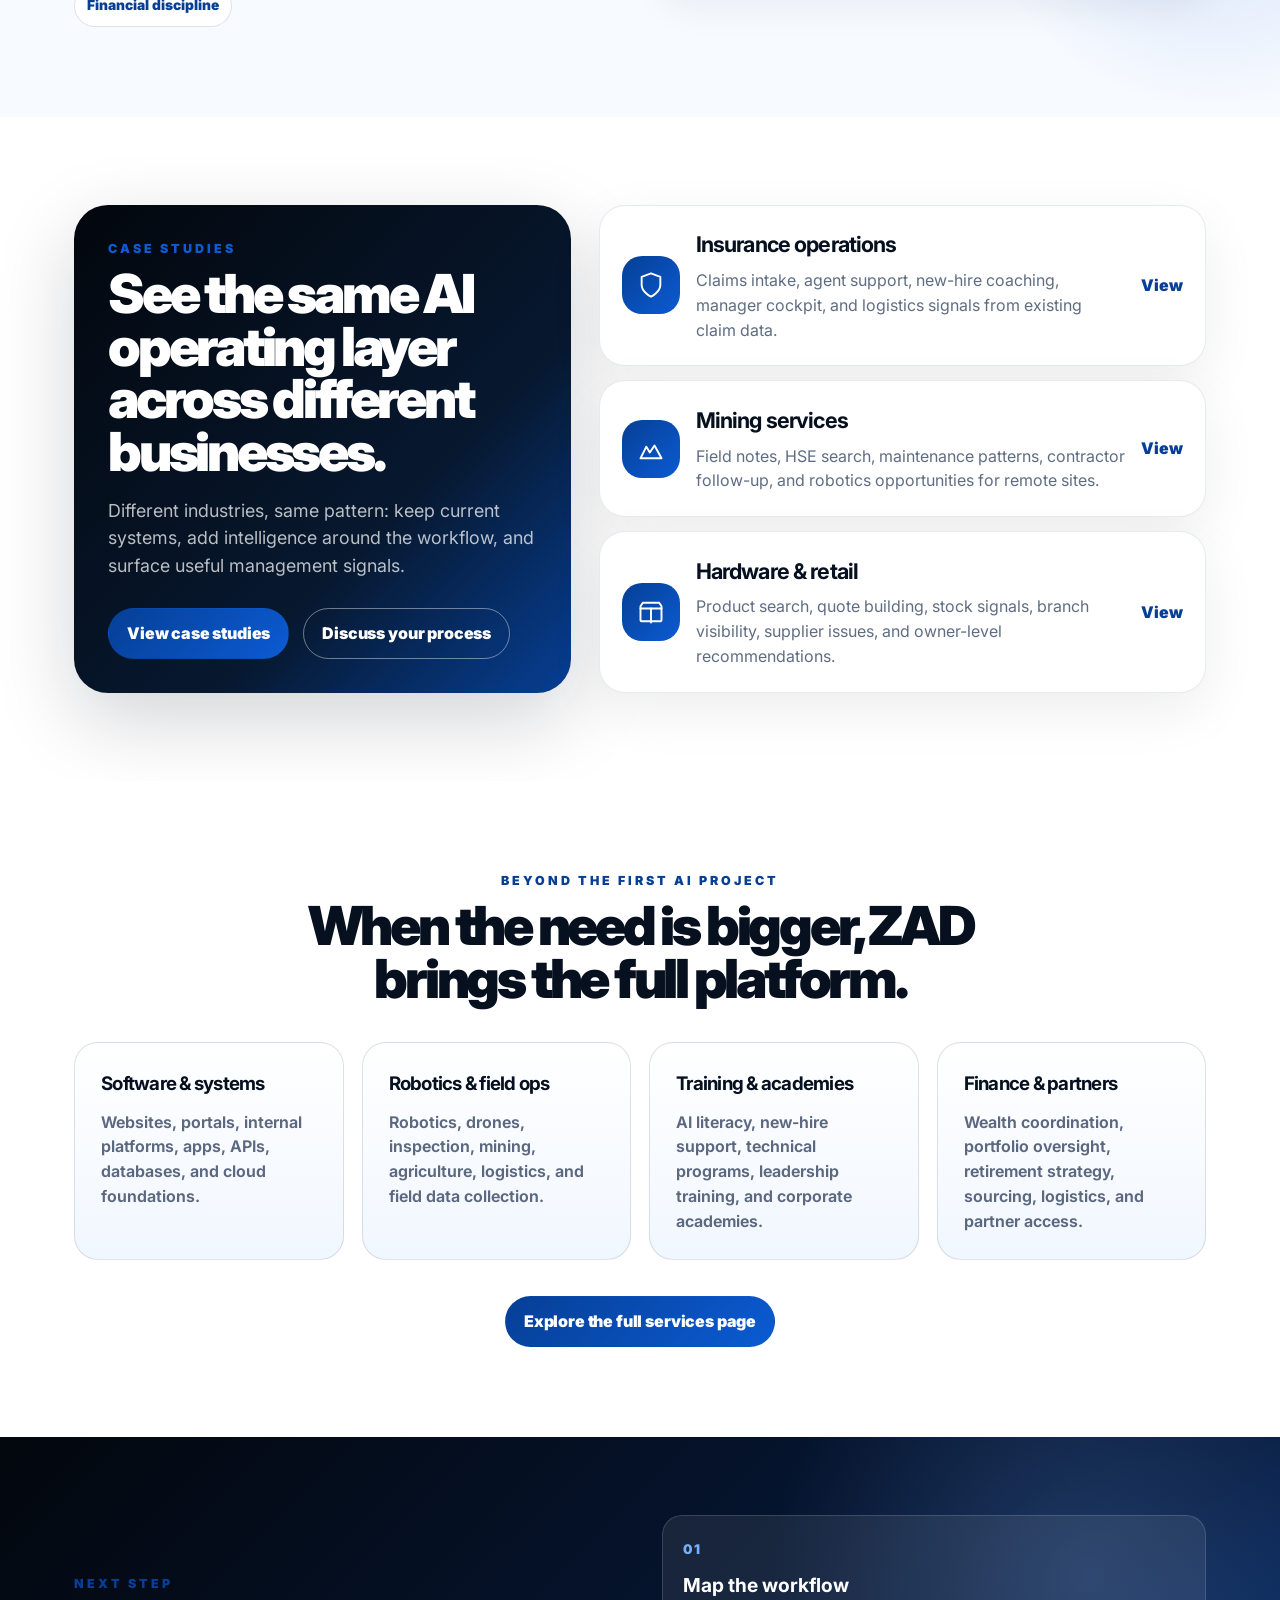
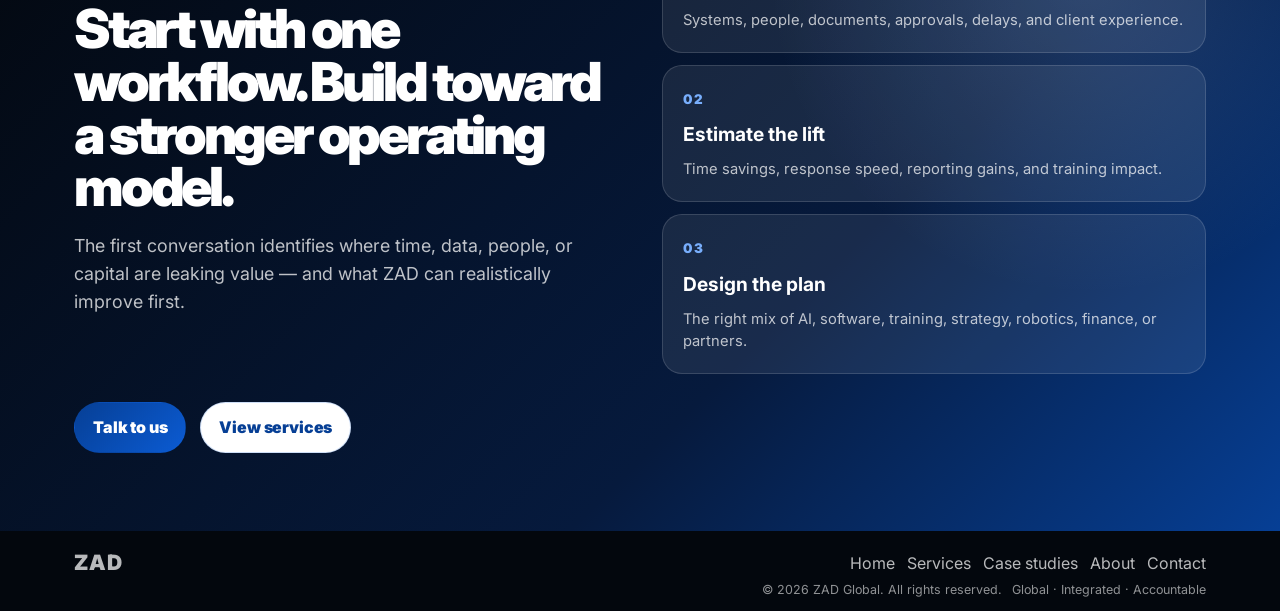
==== commit c9436516: "Logo: show ZAD wordmark only, drop boxed Z mark" ====
--- a/index.html
+++ b/index.html
@@ -13,7 +13,7 @@
 </head>
 <body><header class="site-header">
 <div class="container navbar">
-<a aria-label="ZAD home" class="logo" href="index.html"><span class="logo-mark">Z</span><span>ZAD</span></a>
+<a aria-label="ZAD home" class="logo" href="index.html">ZAD</a>
 <nav class="nav-links" data-nav-links=""><a class="active" href="index.html">Home</a><a class="" href="services.html">Services</a><a class="" href="cases.html">Case studies</a><a class="" href="about.html">About</a><a class="" href="contact.html">Contact</a></nav>
 <div class="nav-actions">
 <div aria-label="Language switch" class="lang-switch"><a class="active" href="index.html">EN</a><a class="" href="fr/index.html">FR</a></div>
@@ -152,7 +152,7 @@
 <div class="container">
 <div class="footer-grid">
 <div>
-<a aria-label="ZAD home" class="logo" href="index.html"><span class="logo-mark">Z</span><span>ZAD</span></a>
+<a aria-label="ZAD home" class="logo" href="index.html">ZAD</a>
 <p>One integrated partner for the technology, people, field operations, and capital your organization needs.</p>
 <form class="newsletter" data-static-form=""><input placeholder="Your email" type="email"/><button class="btn btn-primary" type="submit">Submit</button></form>
 </div>
--- a/styles.css
+++ b/styles.css
@@ -52,18 +52,6 @@
   font-weight: 900;
   letter-spacing: .05em;
   font-size: 1.32rem;
-}
-.logo-mark {
-  width: 38px;
-  height: 38px;
-  border-radius: 4px;
-  display: grid;
-  place-items: center;
-  background: #fff;
-  color: var(--blue);
-  box-shadow: 0 10px 24px rgba(7, 31, 82, .15);
-  font-weight: 950;
-  border: 1px solid rgba(9, 37, 82, .12);
 }
 .nav-links { display: flex; align-items: center; gap: 20px; }
 .nav-links a {
@@ -603,6 +591,57 @@
   .service-path-grid { grid-template-columns:repeat(2,1fr); }
   .impact-card { width:280px; }
 }
+
+/* ≤960px: center “Integrated delivery” hub overlapped corner cards on tablets — stack vertically */
+@media (max-width: 960px) {
+  .impact-map {
+    min-height: auto;
+    padding: 22px;
+    display: grid;
+    gap: 14px;
+    overflow: visible;
+  }
+
+  .impact-track {
+    display: none;
+  }
+
+  .impact-hub {
+    position: relative;
+    inset: auto;
+    left: auto;
+    top: auto;
+    transform: none;
+    width: auto;
+    max-width: min(420px, 100%);
+    height: auto;
+    min-height: 96px;
+    margin-inline: auto;
+    padding: 18px 16px;
+  }
+
+  .impact-hub strong {
+    font-size: clamp(1.15rem, 3.5vw, 1.4rem);
+  }
+
+  .impact-hub small {
+    font-size: clamp(0.68rem, 2vw, 0.78rem);
+    line-height: 1.35;
+  }
+
+  .impact-map .impact-card {
+    position: relative !important;
+    left: auto !important;
+    right: auto !important;
+    top: auto !important;
+    bottom: auto !important;
+    width: 100%;
+    max-width: min(560px, 100%);
+    margin-inline: auto;
+    min-height: 0;
+  }
+}
+
 @media (max-width: 760px) {
   .compact-hero h1 { font-size: clamp(2.65rem, 13vw, 4rem); }
   .map-board { min-height:auto; padding:24px; display:grid; gap:12px; }
@@ -613,9 +652,6 @@
   .map-detail-panel { padding:22px; }
   .service-panel { min-height:auto; }
   .service-panel h3 { font-size:2rem; }
-  .impact-map { min-height:auto; padding:22px; display:grid; gap:14px; }
-  .impact-track, .impact-hub { position:relative; inset:auto; left:auto; top:auto; transform:none; width:auto; height:auto; min-height:100px; }
-  .impact-card { position:relative; left:auto!important; right:auto!important; top:auto!important; bottom:auto!important; width:100%; }
   .service-path-grid { grid-template-columns:1fr; }
   .cta-panel { flex-direction:column; align-items:flex-start; padding:28px!important; }
 }
@@ -3887,6 +3923,40 @@
   }
 }
 
+@media (max-width: 560px) {
+  .footer .footer-grid > div:nth-child(2) .footer-links {
+    display: grid;
+    grid-template-columns: repeat(2, minmax(0, max-content));
+    justify-content: center;
+    justify-items: center;
+    column-gap: clamp(8px, 3vw, 16px);
+    row-gap: 10px;
+    padding-inline: 8px;
+    box-sizing: border-box;
+  }
+
+  .footer .footer-grid > div:nth-child(2) .footer-links a {
+    font-size: 0.78rem;
+    line-height: 1.28;
+    padding: 4px 2px;
+    text-align: center;
+    max-width: min(172px, 46vw);
+    overflow-wrap: anywhere;
+  }
+
+  /* Odd fifth link (e.g. Contact): centered full-width row */
+  .footer .footer-grid > div:nth-child(2) .footer-links a:last-child:nth-child(odd) {
+    grid-column: 1 / -1;
+    justify-self: center;
+    max-width: min(300px, 94vw);
+  }
+
+  html[lang="fr"] .footer .footer-grid > div:nth-child(2) .footer-links a {
+    font-size: 0.72rem;
+    letter-spacing: -0.02em;
+  }
+}
+
 @media (max-width: 600px) {
   .mobile-solutions-showcase {
     display: block !important;
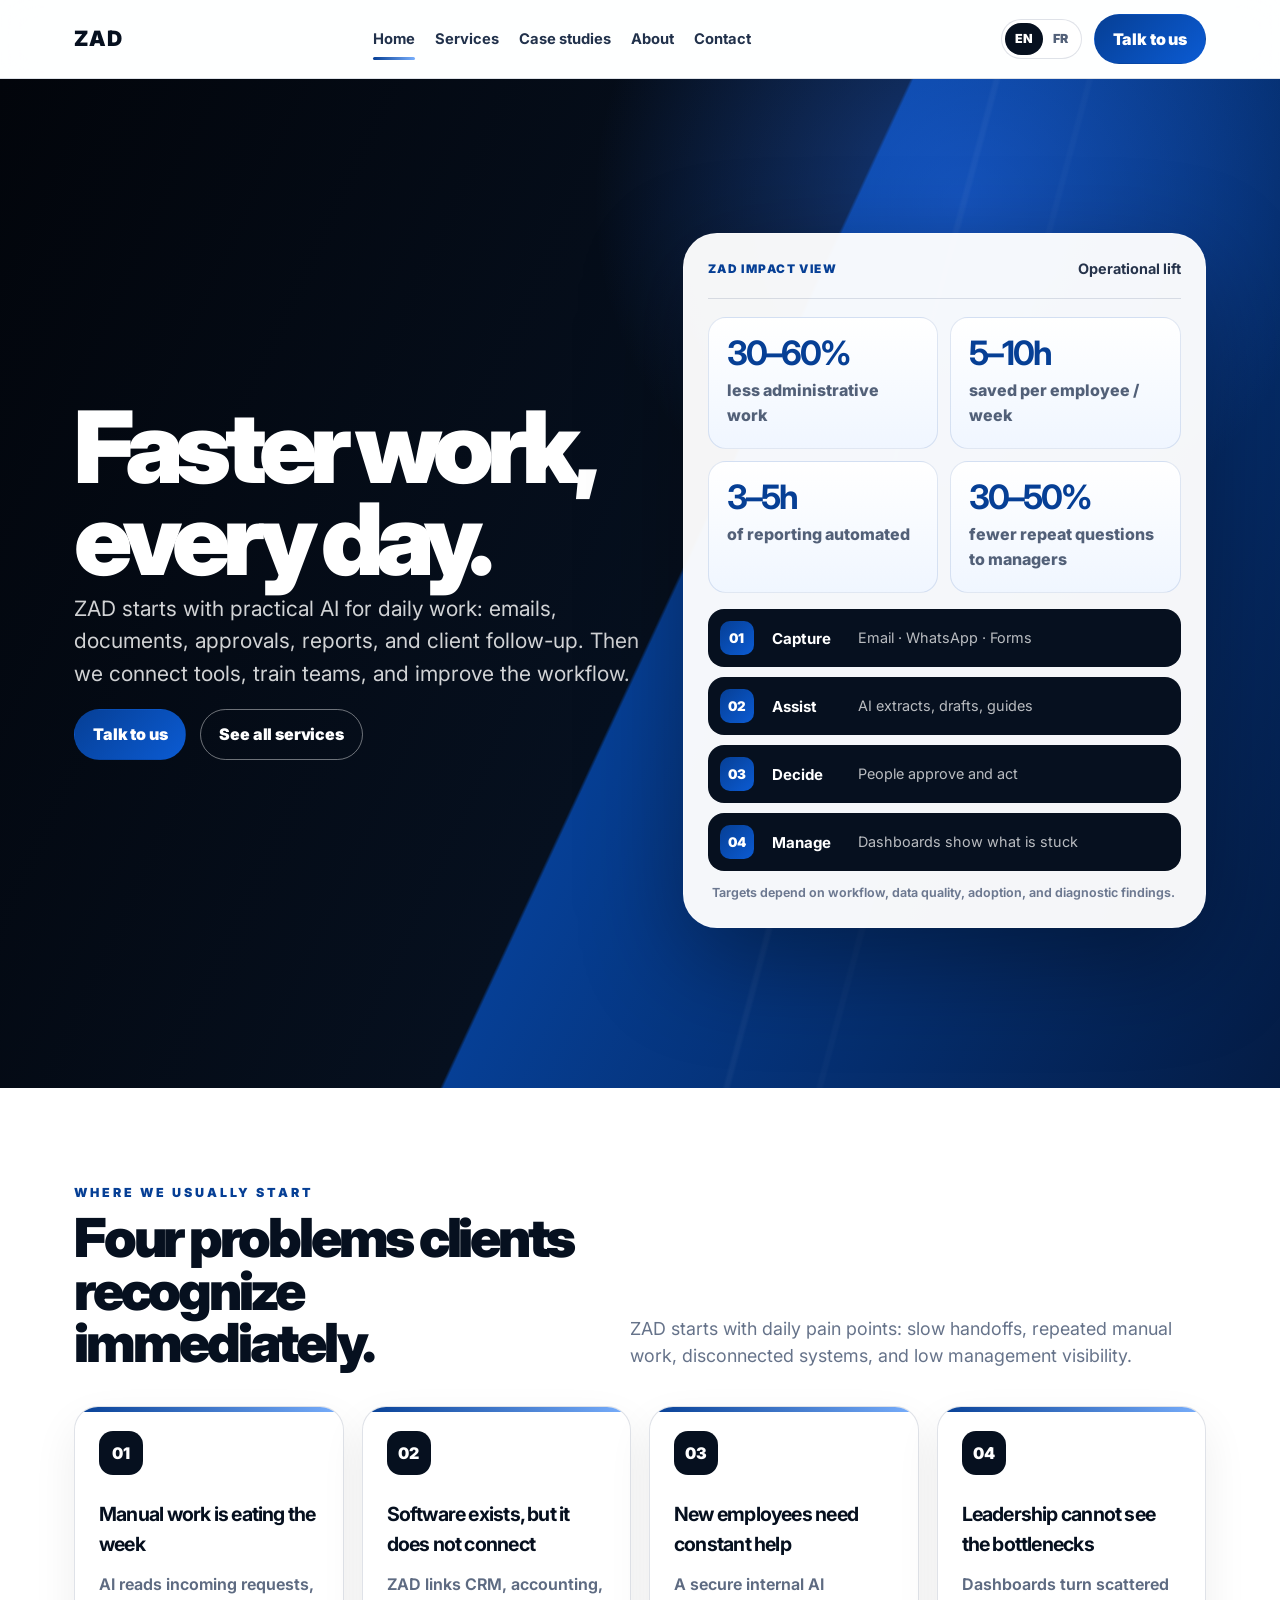
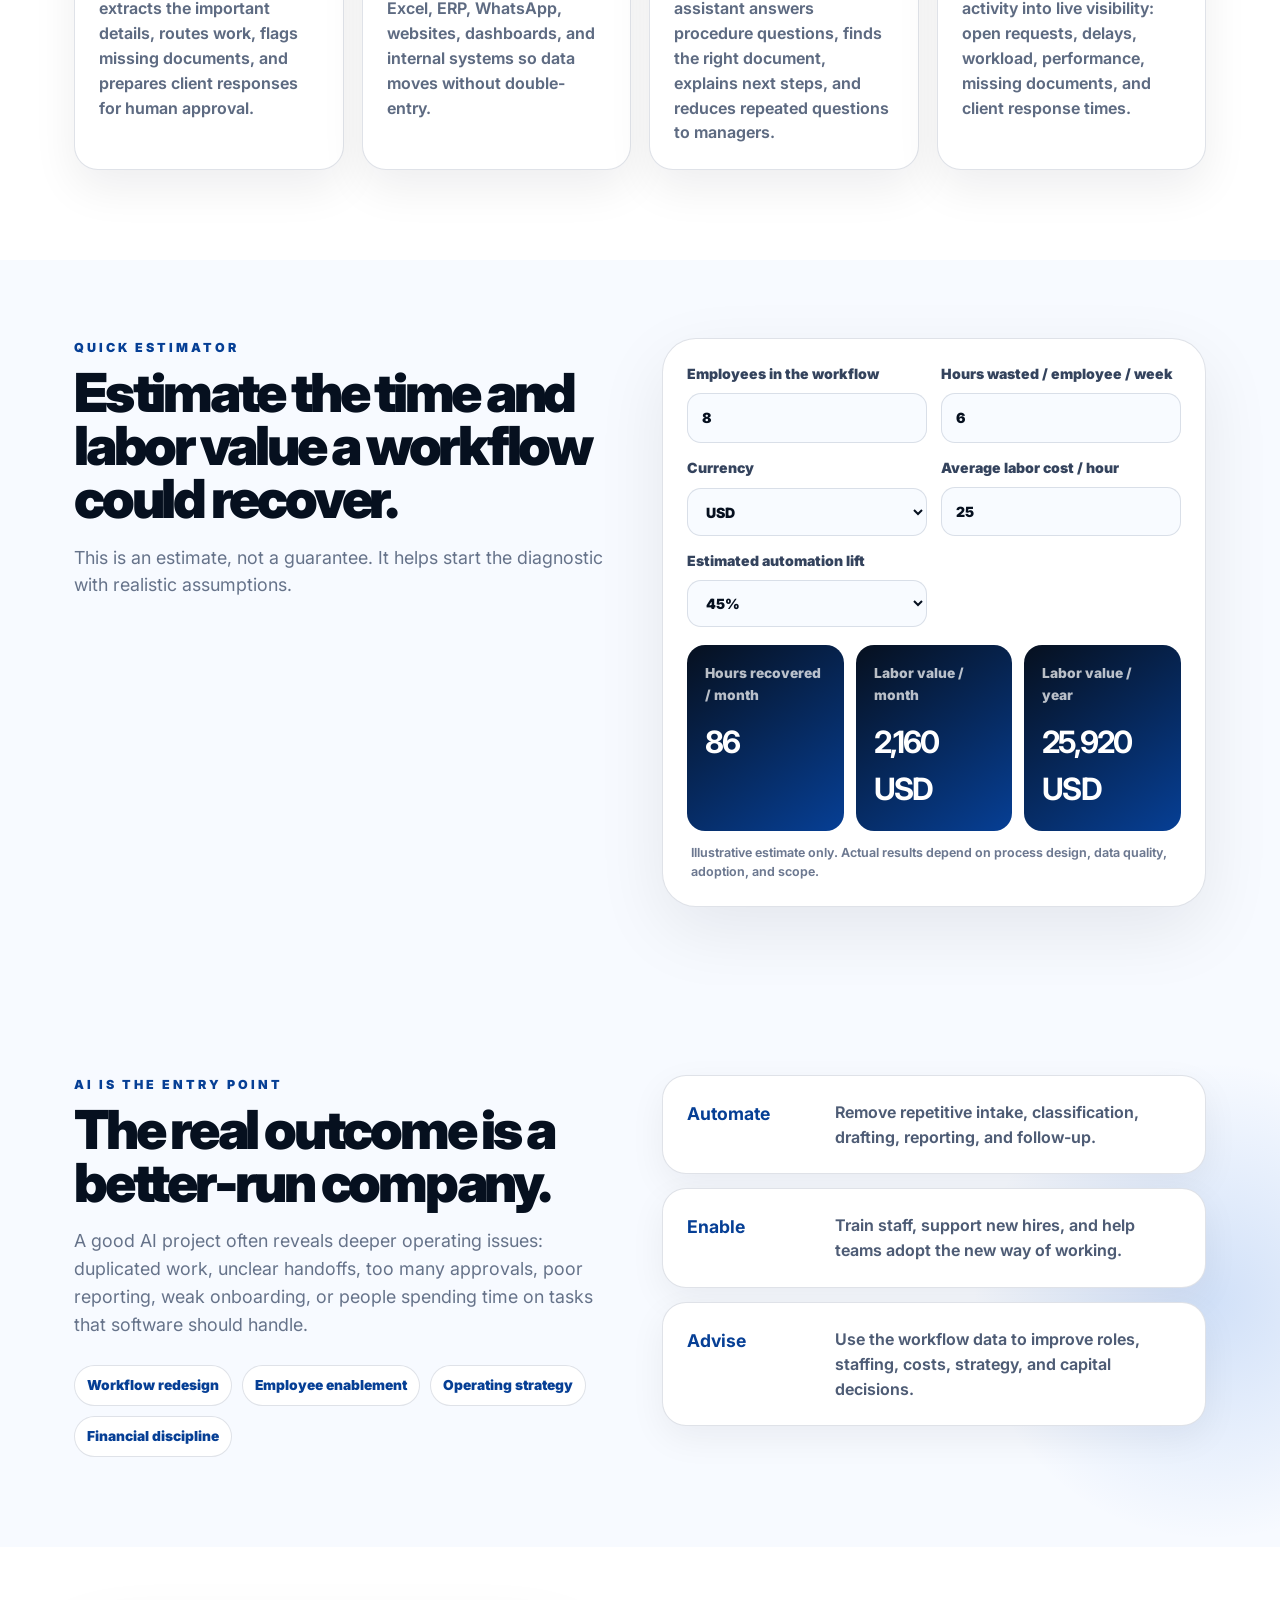
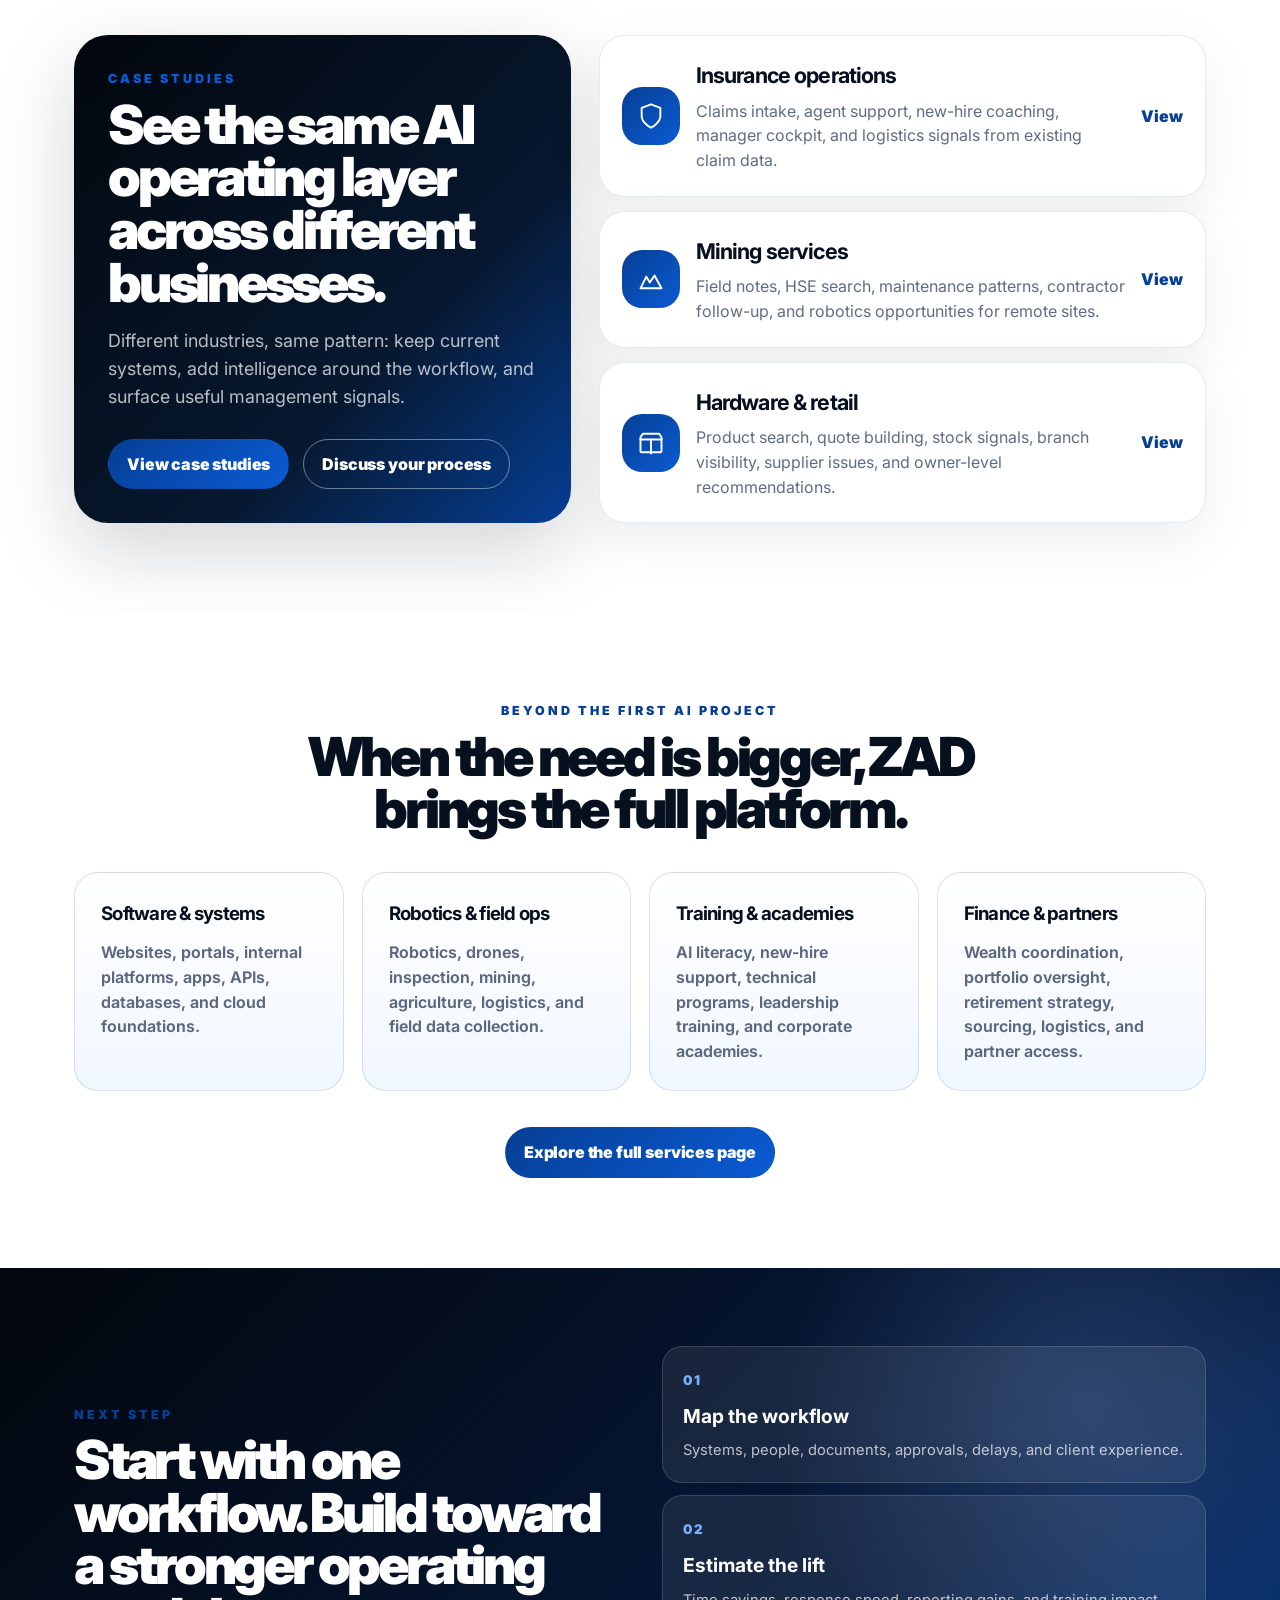
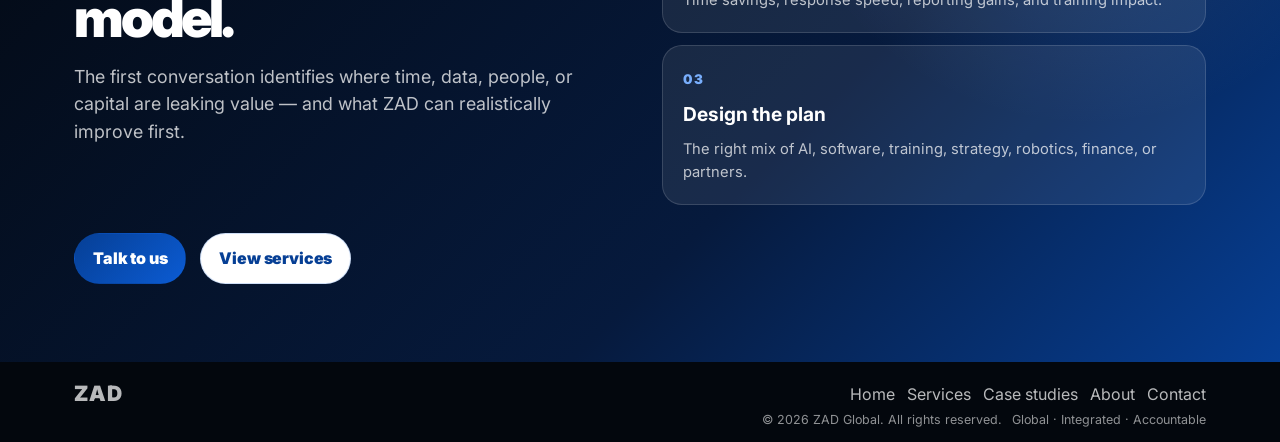
==== commit e5730c6b: "Contact Google webhook, form UX, and site polish across EN/FR pages Co-authored-by: Cursor <cursorag" ====
--- a/index.html
+++ b/index.html
@@ -26,8 +26,7 @@
 <section class="hero hero-v5">
 <div class="container hero-inner v5-hero-inner">
 <div class="hero-copy">
-<div class="eyebrow">AI · Automation · Training · Advisory</div>
-<h1>Accelerate the work your company does every day.</h1>
+<h1>Faster work, every day.</h1>
 <p class="lede">ZAD starts with practical AI for daily work: emails, documents, approvals, reports, and client follow-up. Then we connect tools, train teams, and improve the workflow.</p>
 <div class="hero-cta"><a class="btn btn-primary" href="contact.html">Talk to us</a><a class="btn btn-outline" href="services.html">See all services</a></div>
 <div class="mobile-proof-row"><div><strong>30–60%</strong><span>less admin work</span></div><div><strong>5–10h</strong><span>saved per employee/week</span></div></div>
@@ -62,7 +61,7 @@
 <div class="start-grid mt-36">
 <article class="start-card"><span>01</span><h3>Manual work is eating the week</h3><p>AI reads incoming requests, extracts the important details, routes work, flags missing documents, and prepares client responses for human approval.</p></article>
 <article class="start-card"><span>02</span><h3>Software exists, but it does not connect</h3><p>ZAD links CRM, accounting, Excel, ERP, WhatsApp, websites, dashboards, and internal systems so data moves without double-entry.</p></article>
-<article class="start-card featured"><span>03</span><h3>New employees need constant help</h3><p>A secure internal AI assistant answers procedure questions, finds the right document, explains next steps, and reduces repeated questions to managers.</p></article>
+<article class="start-card"><span>03</span><h3>New employees need constant help</h3><p>A secure internal AI assistant answers procedure questions, finds the right document, explains next steps, and reduces repeated questions to managers.</p></article>
 <article class="start-card"><span>04</span><h3>Leadership cannot see the bottlenecks</h3><p>Dashboards turn scattered activity into live visibility: open requests, delays, workload, performance, missing documents, and client response times.</p></article>
 </div>
 </div>
--- a/styles.css
+++ b/styles.css
@@ -257,7 +257,8 @@
   font-weight: 900;
   border: 1px solid rgba(122, 174, 252, .22);
 }
-.metric-grid { display: grid; grid-template-columns: repeat(2,1fr); gap: 14px; }
+.metric-grid { display: grid; grid-template-columns: repeat(2, minmax(0, 1fr)); gap: 14px; }
+.metric-grid > * { min-width: 0; }
 .metric-box { background: rgba(255,255,255,.95); color: var(--ink); padding: 18px; border-radius: 18px; min-height: 118px; }
 .metric-box strong { display:block; color: var(--blue); font-size: 2rem; letter-spacing: -.05em; line-height: 1; }
 .metric-box span { color: #53617a; font-weight: 750; font-size: .94rem; }
@@ -270,9 +271,11 @@
 .section-kicker { color: var(--blue); font-size:.78rem; text-transform:uppercase; letter-spacing:.24em; font-weight:950; margin: 0 0 10px; }
 .section-title { margin:0; font-size: clamp(2.2rem, 4.2vw, 4.2rem); letter-spacing:-.06em; line-height:.98; font-weight:950; }
 .section-lede { font-size: 1.12rem; color: var(--muted); max-width: 760px; margin: 18px 0 0; }
-.split { display:grid; grid-template-columns: 1fr 1fr; gap: 44px; align-items:center; }
-.grid-3 { display:grid; grid-template-columns: repeat(3, 1fr); gap: 18px; }
-.grid-2 { display:grid; grid-template-columns: repeat(2, 1fr); gap: 18px; }
+.split { display:grid; grid-template-columns: repeat(2, minmax(0, 1fr)); gap: 44px; align-items:center; }
+.split > * { min-width: 0; }
+.grid-3 { display:grid; grid-template-columns: repeat(3, minmax(0, 1fr)); gap: 18px; }
+.grid-2 { display:grid; grid-template-columns: repeat(2, minmax(0, 1fr)); gap: 18px; }
+.grid-2 > *, .grid-3 > * { min-width: 0; }
 .card {
   background: #fff;
   border: 1px solid var(--line);
@@ -354,11 +357,14 @@
 .step strong { display:block; margin:10px 0 8px; font-size:1.2rem; }
 .step p { color: rgba(255,255,255,.72); margin:0; font-size:.92rem; }
 
-.page-hero { background: linear-gradient(135deg,#03070d 0%, #06101f 54%, #063f95 100%); color:#fff; padding: 88px 0 76px; position:relative; overflow:hidden; }
+.page-hero { background: linear-gradient(135deg,#03070d 0%, #06101f 54%, #063f95 100%); color:#fff; padding: 80px 0 72px; position:relative; overflow:hidden; }
 .page-hero::after { content:""; position:absolute; right:-60px; top:-70px; width:440px; height:440px; border-radius:999px; background: radial-gradient(circle, rgba(122,174,252,.24), transparent 66%); }
 .page-hero .container { position:relative; z-index:1; }
-.page-hero h1 { max-width:900px; font-size: clamp(3rem,6vw,5.7rem); }
-.page-hero p { max-width:790px; color:rgba(255,255,255,.78); font-size:1.18rem; }
+.page-hero h1 { max-width:900px; font-size: clamp(3rem,6vw,5.7rem); margin-top: 0; margin-bottom: 14px; }
+.page-hero h1 + p { margin-top: 0; }
+.page-hero p { max-width:790px; color:rgba(255,255,255,.78); font-size:1.18rem; margin: 0; }
+.page-hero p + p { margin-top: 12px; }
+.page-hero .hero-cta { margin-top: 22px; }
 
 .values { display:grid; grid-template-columns: repeat(4, 1fr); gap:16px; margin-top:36px; }
 .value { padding:22px; border-radius:22px; background:#fff; border:1px solid var(--line); }
@@ -371,7 +377,8 @@
 .partner-row strong { background:#f2f7ff; color: var(--blue); }
 .partner-row span { color:#5f6b81; }
 
-.contact-wrap { display:grid; grid-template-columns: 1.05fr .95fr; gap: 26px; }
+.contact-wrap { display:grid; grid-template-columns: minmax(0, 1.05fr) minmax(0, 0.95fr); gap: 26px; }
+.contact-wrap > * { min-width: 0; }
 .form-card input, .form-card textarea, .newsletter input {
   width:100%;
   border:1px solid var(--line);
@@ -512,9 +519,10 @@
 @media (max-width: 640px) { .capability-map, .service-deep-grid, .sector-grid, .mini-stats { grid-template-columns:1fr; } .callout-row { flex-direction:column; } .callout-row strong { min-width:0; } .finance-row { grid-template-columns:1fr; } .finance-hero-card span { font-size:4rem; } }
 
 /* Products & Services v3: compact service map */
-.compact-hero { padding: 76px 0 68px; }
-.compact-hero h1 { max-width: 980px; font-size: clamp(3rem, 6.4vw, 6.2rem); }
-.compact-hero p { max-width: 850px; }
+.compact-hero { padding: 68px 0 62px; }
+.compact-hero h1 { max-width: 980px; font-size: clamp(3rem, 6.4vw, 6.2rem); margin-top: 0; margin-bottom: 14px; }
+.compact-hero p { max-width: 850px; margin: 0; }
+.compact-hero .hero-cta { margin-top: 22px; }
 .section-head-row { display:grid; grid-template-columns: .95fr 1.05fr; gap: 34px; align-items:end; }
 .section-head-row .section-lede { margin:0; max-width:none; }
 .service-map-section { padding-bottom: 72px; }
@@ -556,9 +564,28 @@
 .impact-section { padding-top:74px; padding-bottom:74px; }
 .impact-map { position:relative; min-height:520px; margin-top:40px; border-radius:34px; background:linear-gradient(135deg,#fff,#eef5ff); border:1px solid var(--line); overflow:hidden; box-shadow:0 24px 70px rgba(6,16,31,.08); }
 .impact-track { position:absolute; inset:80px 110px; border:2px dashed rgba(6,63,149,.20); border-radius:36px; }
-.impact-hub { position:absolute; left:50%; top:50%; transform:translate(-50%,-50%); width:250px; height:150px; display:grid; place-items:center; align-content:center; text-align:center; border-radius:26px; background:linear-gradient(135deg,#03070d,#061a3d 70%,#063f95); color:#fff; padding:20px; box-shadow:0 24px 70px rgba(6,16,31,.22); }
-.impact-hub strong { font-size:1.5rem; line-height:1.05; letter-spacing:-.04em; }
-.impact-hub small { display:block; color:rgba(255,255,255,.72); margin-top:8px; }
+.impact-hub {
+  position:absolute;
+  left:50%;
+  top:50%;
+  transform:translate(-50%,-50%);
+  z-index:3;
+  box-sizing:border-box;
+  width:min(198px, 36vw);
+  height:auto;
+  min-height:0;
+  display:grid;
+  place-items:center;
+  align-content:center;
+  text-align:center;
+  border-radius:20px;
+  background:linear-gradient(135deg,#03070d,#061a3d 70%,#063f95);
+  color:#fff;
+  padding:11px 13px;
+  box-shadow:0 18px 48px rgba(6,16,31,.2);
+}
+.impact-hub strong { font-size:1.08rem; line-height:1.12; letter-spacing:-.03em; font-weight:800; }
+.impact-hub small { display:block; color:rgba(255,255,255,.68); margin-top:5px; font-size:.62rem; line-height:1.28; letter-spacing:.06em; text-transform:uppercase; }
 .impact-card { position:absolute; width:310px; min-height:165px; padding:22px; background:#fff; border:1px solid var(--line); border-radius:24px; box-shadow:0 16px 45px rgba(6,16,31,.08); }
 .impact-card span { color:var(--blue); font-size:.74rem; letter-spacing:.2em; text-transform:uppercase; font-weight:950; }
 .impact-card h3 { margin:8px 0 8px; font-size:1.45rem; line-height:1.05; letter-spacing:-.04em; }
@@ -592,7 +619,7 @@
   .impact-card { width:280px; }
 }
 
-/* ≤960px: center “Integrated delivery” hub overlapped corner cards on tablets — stack vertically */
+/* ≤960px: corner + hub absolute layout too tight — stack vertically */
 @media (max-width: 960px) {
   .impact-map {
     min-height: auto;
@@ -622,11 +649,16 @@
 
   .impact-hub strong {
     font-size: clamp(1.15rem, 3.5vw, 1.4rem);
+    font-weight: 900;
   }
 
   .impact-hub small {
     font-size: clamp(0.68rem, 2vw, 0.78rem);
     line-height: 1.35;
+    margin-top: 8px;
+    letter-spacing: normal;
+    text-transform: none;
+    color: rgba(255,255,255,.72);
   }
 
   .impact-map .impact-card {
@@ -879,7 +911,22 @@
 
 /* V5 homepage refinement */
 .hero-v5 .v5-hero-inner { grid-template-columns: 1fr .92fr; min-height: 720px; }
+.hero-v5 .hero-copy > h1:first-child { margin-top: 0; margin-bottom: 14px; }
+.hero-v5 .hero-copy > .lede { margin: 0; }
 .hero-v5 h1 { font-size: clamp(3.25rem, 7.8vw, 6.6rem); max-width: 780px; }
+@media (min-width: 761px) {
+  .hero.hero-v5 .v5-hero-inner {
+    padding: 64px 24px 70px;
+    gap: 40px;
+    min-height: 640px;
+  }
+  .hero-v5 .hero-copy > h1:first-child {
+    margin-bottom: 8px;
+  }
+  .hero-v5 .hero-cta {
+    margin-top: 18px;
+  }
+}
 .home-command-card {
   border-radius: var(--radius-xl);
   background: rgba(255,255,255,.96);
@@ -908,9 +955,6 @@
 .start-card span { display:grid; place-items:center; width:44px; height:44px; border-radius:14px; background:var(--ink); color:#fff; font-weight:950; margin-bottom:24px; }
 .start-card h3 { font-size:1.22rem; margin:0 0 12px; letter-spacing:-.04em; }
 .start-card p { color:#5e6b82; font-weight:650; margin:0; }
-.start-card.featured { background:linear-gradient(145deg,#06101f,#063f95); color:#fff; transform:translateY(-12px); box-shadow:var(--shadow); }
-.start-card.featured p { color:rgba(255,255,255,.78); }
-.start-card.featured span { background:#fff; color:var(--blue); }
 .align-start { align-items:start; }
 .ai-entry-section { position:relative; overflow:hidden; }
 .ai-entry-section::after { content:""; position:absolute; right:-15%; top:10%; width:520px; height:520px; border-radius:999px; background:radial-gradient(circle, rgba(11,91,211,.16), transparent 65%); pointer-events:none; }
@@ -928,7 +972,6 @@
 @media (max-width: 1000px) {
   .hero-v5 .v5-hero-inner { grid-template-columns:1fr; }
   .start-grid, .home-broader-platform .broad-grid { grid-template-columns: repeat(2,1fr); }
-  .start-card.featured { transform:none; }
 }
 @media (max-width: 640px) {
   .command-metrics { grid-template-columns:1fr; }
@@ -1056,7 +1099,7 @@
   color: var(--ink);
   box-shadow: 0 25px 75px rgba(0,0,0,.3);
 }
-.principle-core span { display:block; color: var(--blue); font-size:2.4rem; font-weight:950; letter-spacing:.08em; line-height:1; }
+.principle-core span { display:block; color: inherit; font-size:2.4rem; font-weight:950; letter-spacing:.08em; line-height:1; }
 .principle-core small { display:block; color:#526078; font-weight:900; margin-top:8px; }
 .principle-grid {
   position: relative;
@@ -1092,7 +1135,22 @@
 .form-card-top p { margin:0; color:#5e6b82; font-weight:650; }
 .request-tags { display:flex; flex-wrap:wrap; gap:10px; margin: 0 0 18px; }
 .request-tags span { padding:9px 12px; border-radius:999px; background:#eef5ff; border:1px solid rgba(6,63,149,.12); color:var(--blue); font-weight:900; font-size:.84rem; }
-.form-grid { display:grid; grid-template-columns:1fr 1fr; gap:14px; }
+.form-grid { display:grid; grid-template-columns: repeat(2, minmax(0, 1fr)); gap:14px; }
+.form-grid > * { min-width: 0; }
+.form-grid input[type="text"],
+.form-grid input[type="email"],
+.form-grid input[type="tel"],
+.form-grid input[type="number"],
+.form-grid textarea,
+.form-grid select {
+  width: 100%;
+  max-width: 100%;
+  min-width: 0;
+}
+.form-grid textarea,
+.form-grid select {
+  overflow-x: hidden;
+}
 .contact-side { display:grid; gap:16px; }
 .diagnostic-card {
   color:#fff;
@@ -1546,10 +1604,14 @@
 }
 .intake-choice-grid-large { grid-template-columns: repeat(6, minmax(0,1fr)); gap:10px; margin:0 0 22px; }
 .intake-choice-grid-large button { min-height:58px; padding:12px 10px; border-radius:18px; font-size:.86rem; }
-.contact-basics { padding:18px; border-radius:24px; background:#fff; border:1px solid rgba(6,63,149,.10); margin-bottom:20px; }
+.contact-basics { padding:22px; border-radius:var(--radius-lg); background:#fff; border:1px solid var(--line); box-shadow:0 14px 40px rgba(6,16,31,.06); margin-bottom:20px; }
 .contact-basics-v14 .contact-reach-hint {
   grid-column: 1 / -1;
   margin: 0 0 4px;
+}
+.contact-workspace-v14 .form-grid > div,
+.contact-workspace-v14 .contact-whatsapp-row > div {
+  min-width: 0;
 }
 .contact-basics-full-row {
   grid-column: 1 / -1;
@@ -1566,32 +1628,171 @@
     grid-template-columns: 1fr;
   }
 }
+.contact-workspace-v14 .form-grid label,
+.contact-workspace-v14 fieldset.intake-panel > label:not(.choice-chip) {
+  display: block;
+  font-weight: 800;
+  font-size: 0.88rem;
+  color: var(--blue);
+  margin: 14px 0 7px;
+  letter-spacing: -0.01em;
+}
+.contact-workspace-v14 .form-grid > div > label:first-child,
+.contact-workspace-v14 .contact-whatsapp-row label {
+  margin-top: 0;
+}
+.contact-workspace-v14 input[type="text"],
+.contact-workspace-v14 input[type="email"],
+.contact-workspace-v14 input[type="tel"],
+.contact-workspace-v14 input[type="number"],
+.contact-workspace-v14 textarea {
+  width: 100%;
+  max-width: 100%;
+  min-width: 0;
+  border: 1px solid rgba(11, 91, 211, 0.22);
+  border-radius: 14px;
+  padding: 13px 14px;
+  font: inherit;
+  font-size: 0.97rem;
+  color: var(--ink);
+  background: linear-gradient(180deg, #eef5ff 0%, #f8fbff 100%);
+  outline: none;
+  transition: border-color 0.18s ease, box-shadow 0.18s ease, background 0.18s ease;
+}
+.contact-workspace-v14 select {
+  width: 100%;
+  max-width: 100%;
+  min-width: 0;
+  border: 1px solid rgba(11, 91, 211, 0.22);
+  border-radius: 14px;
+  padding: 13px 14px;
+  padding-right: 36px;
+  font: inherit;
+  font-size: 0.97rem;
+  color: var(--ink);
+  outline: none;
+  transition: border-color 0.18s ease, box-shadow 0.18s ease, background 0.18s ease;
+}
+.contact-workspace-v14 input::placeholder,
+.contact-workspace-v14 textarea::placeholder {
+  color: #8b97ab;
+  opacity: 1;
+}
+.contact-workspace-v14 textarea,
+.contact-workspace-v14 select {
+  overflow-x: hidden;
+}
+.contact-workspace-v14 input:focus-visible,
+.contact-workspace-v14 textarea:focus-visible {
+  border-color: rgba(11, 91, 211, 0.45);
+  box-shadow: 0 0 0 3px rgba(11, 91, 211, 0.12);
+  background: #fff;
+}
+.contact-workspace-v14 select:focus-visible {
+  border-color: rgba(11, 91, 211, 0.45);
+  box-shadow: 0 0 0 3px rgba(11, 91, 211, 0.12);
+  background-color: #fff;
+  background-image:
+    linear-gradient(45deg, transparent 50%, var(--blue) 50%),
+    linear-gradient(135deg, var(--blue) 50%, transparent 50%);
+  background-position:
+    calc(100% - 18px) calc(50% - 3px),
+    calc(100% - 13px) calc(50% - 3px);
+  background-size: 5px 5px, 5px 5px;
+  background-repeat: no-repeat;
+}
+.contact-workspace-v14 select {
+  cursor: pointer;
+  appearance: none;
+  background-color: #f8fbff;
+  background-image:
+    linear-gradient(45deg, transparent 50%, var(--blue) 50%),
+    linear-gradient(135deg, var(--blue) 50%, transparent 50%),
+    linear-gradient(180deg, #eef5ff 0%, #f8fbff 100%);
+  background-position:
+    calc(100% - 18px) calc(50% - 3px),
+    calc(100% - 13px) calc(50% - 3px),
+    0 0;
+  background-size: 5px 5px, 5px 5px, 100% 100%;
+  background-repeat: no-repeat;
+}
+.contact-workspace-v14 .contact-reach-hint.field-note {
+  margin-top: 0 !important;
+  margin-bottom: 10px;
+  background: linear-gradient(135deg, rgba(11, 91, 211, 0.06), rgba(122, 174, 252, 0.1));
+  border: 1px solid rgba(6, 63, 149, 0.1);
+  color: #34435d !important;
+  font-size: 0.88rem;
+  font-weight: 650;
+}
+.contact-workspace-v14 .deep-intake-panels .contact-fieldset {
+  position: relative;
+  isolation: isolate;
+  border: 1px solid rgba(11, 91, 211, 0.16);
+  border-radius: var(--radius-lg);
+  box-shadow:
+    0 14px 40px rgba(6, 16, 31, 0.06),
+    0 6px 22px rgba(6, 63, 149, 0.05);
+  background: linear-gradient(180deg, rgba(248, 251, 255, 0.95) 0%, #fff 36%) #fff;
+}
+.contact-workspace-v14 .deep-intake-panels .contact-fieldset .field-note {
+  background: rgba(6, 63, 149, 0.06);
+  border: 1px solid rgba(6, 63, 149, 0.08);
+  color: #405371 !important;
+  font-weight: 650;
+  font-size: 0.88rem;
+}
+.contact-workspace-v14 .deep-intake-panels legend {
+  font-size: 1.15rem;
+  color: var(--blue);
+  position: relative;
+  z-index: 1;
+  width: max-content;
+  max-width: 100%;
+  padding: 2px 10px 2px 0;
+  margin: 0 0 12px;
+  background: #fff;
+  box-decoration-break: clone;
+  -webkit-box-decoration-break: clone;
+}
+.contact-workspace-v14 fieldset.intake-panel .choice-chip {
+  border-color: rgba(11, 91, 211, 0.22);
+  background: linear-gradient(180deg, #f2f7ff 0%, #e8f2ff 100%);
+}
 .deep-intake-panels { margin-top:0; }
 .deep-intake-panels .contact-fieldset { border-radius:28px; padding:24px; background:#fff; border:1px solid rgba(6,63,149,.12); box-shadow:0 14px 38px rgba(6,16,31,.04); }
 .deep-intake-panels legend { padding:0 10px; font-weight:950; color:#06101f; letter-spacing:-.03em; font-size:1.2rem; }
 .multi-chip-grid { display:grid; grid-template-columns:repeat(3,minmax(0,1fr)); gap:10px; margin:12px 0 16px; }
 .choice-chip { position:relative; display:flex!important; align-items:center; gap:10px; min-height:52px; padding:12px 13px!important; border-radius:18px; border:1px solid rgba(6,63,149,.14); background:#f7faff; color:#24354e!important; font-weight:850!important; cursor:pointer; transition:.18s ease; margin:0!important; }
-.choice-chip input { appearance:none; -webkit-appearance:none; width:16px; height:16px; border-radius:5px; border:2px solid rgba(11,91,211,.38); background:#fff; flex:0 0 16px; }
-.choice-chip:has(input:checked) { background:linear-gradient(135deg,var(--blue),#063f95); color:#fff!important; border-color:rgba(255,255,255,.35); box-shadow:0 12px 26px rgba(11,91,211,.22); transform:translateY(-1px); }
-.choice-chip:has(input:checked) input { background:#fff; box-shadow:inset 0 0 0 3px var(--blue-2); border-color:#fff; }
+.choice-chip input { appearance:none; -webkit-appearance:none; width:16px; height:16px; border-radius:5px; border:2px solid rgba(11,91,211,.42); background:#fff; flex:0 0 16px; position:relative; }
+.choice-chip.is-checked,
+.choice-chip:has(input:checked),
+.contact-workspace-v14 fieldset.intake-panel .choice-chip.is-checked,
+.contact-workspace-v14 fieldset.intake-panel .choice-chip:has(input:checked) { background:var(--blue); color:#fff!important; border-color:rgba(255,255,255,.4); box-shadow:0 14px 30px rgba(11,91,211,.26); transform:translateY(-1px); }
+.choice-chip.is-checked input,
+.choice-chip:has(input:checked) input,
+.contact-workspace-v14 fieldset.intake-panel .choice-chip.is-checked input,
+.contact-workspace-v14 fieldset.intake-panel .choice-chip:has(input:checked) input { background:rgba(255,255,255,.15); border-color:#fff; box-shadow:none; }
+.choice-chip.is-checked input::after,
+.choice-chip:has(input:checked) input::after,
+.contact-workspace-v14 fieldset.intake-panel .choice-chip.is-checked input::after,
+.contact-workspace-v14 fieldset.intake-panel .choice-chip:has(input:checked) input::after { content:""; position:absolute; left:3px; top:0; width:5px; height:9px; border:solid #fff; border-width:0 2px 2px 0; transform:rotate(45deg); }
 .choice-chip:hover { border-color:rgba(11,91,211,.38); transform:translateY(-1px); }
 .form-submit-note { font-size:.95rem; margin-top:14px!important; }
 .intake-brief-panel { position:sticky; top:96px; display:grid; gap:16px; }
+.intake-brief-panel > * { min-width: 0; }
 .brief-card { border-radius:30px; border:1px solid rgba(255,255,255,.14); background:linear-gradient(145deg,#03070d,#061a3d 62%,#063f95); color:#fff; padding:26px; box-shadow:0 24px 70px rgba(6,16,31,.18); }
 .live-brief-card h3 { font-size:1.8rem; line-height:1; letter-spacing:-.05em; margin:6px 0 22px; }
 .brief-block { padding:17px 0; border-top:1px solid rgba(255,255,255,.12); }
 .brief-block small { display:block; color:rgba(255,255,255,.58); text-transform:uppercase; font-weight:950; letter-spacing:.13em; margin-bottom:8px; }
 .brief-block p { color:rgba(255,255,255,.84); margin:0; line-height:1.55; }
 .brief-selected-chip { display:inline-flex; margin:4px 5px 4px 0; padding:7px 9px; border-radius:999px; background:rgba(122,174,252,.18); color:#fff; border:1px solid rgba(122,174,252,.25); font-size:.82rem; font-weight:850; }
-.compact-contact-card { background:#fff; color:#06101f; border-color:rgba(6,63,149,.13); box-shadow:0 18px 50px rgba(6,16,31,.07); }
-.compact-contact-card p { color:#405371; margin:8px 0; }
-.compact-contact-card span { display:block; color:var(--blue); font-weight:900; }
 .contact-methods-section { padding:28px 0; }
 .contact-method-grid { display:grid; grid-template-columns:1fr 1.4fr 1fr; gap:14px; }
 .contact-method-grid > div { border:1px solid rgba(6,63,149,.10); background:#fff; border-radius:22px; padding:18px 20px; }
 .contact-method-grid strong { display:block; color:#06101f; margin-bottom:5px; }
 .contact-method-grid p { margin:0; color:#5d6b82; }
-@media (max-width: 1120px) { .intake-studio { grid-template-columns:1fr; } .intake-brief-panel { position:relative; top:auto; grid-template-columns:1fr 1fr; } .intake-choice-grid-large { grid-template-columns:repeat(3,1fr); } }
+@media (max-width: 1120px) { .intake-studio { grid-template-columns:1fr; } .intake-brief-panel { position:relative; top:auto; grid-template-columns: repeat(2, minmax(0, 1fr)); } .intake-choice-grid-large { grid-template-columns:repeat(3,1fr); } }
 @media (max-width: 760px) { .intake-main-panel { padding:18px; border-radius:26px; } .intake-choice-grid-large, .multi-chip-grid, .contact-method-grid, .intake-brief-panel { grid-template-columns:1fr; } .deep-intake-panels .contact-fieldset { padding:18px; border-radius:22px; } }
 
 /* v13: move dense workflow demo to a dedicated Cases page and keep homepage readable */
@@ -1620,7 +1821,8 @@
 .case-hero-card > span { color:var(--blue-3); text-transform:uppercase; letter-spacing:.16em; font-weight:950; font-size:.78rem; }
 .case-hero-card h3 { color:#fff; font-size:clamp(2rem,3.2vw,3.2rem); line-height:.98; letter-spacing:-.06em; margin:14px 0; }
 .case-hero-card p { color:rgba(255,255,255,.75); }
-.case-hero-metrics { display:grid; grid-template-columns:1fr 1fr; gap:12px; margin-top:22px; }
+.case-hero-metrics { display:grid; grid-template-columns: repeat(2, minmax(0, 1fr)); gap:12px; margin-top:22px; }
+.case-hero-metrics > * { min-width: 0; }
 .case-hero-metrics div { background:#fff; color:#06101f; border-radius:18px; padding:18px; }
 .case-hero-metrics strong { display:block; color:var(--blue); font-size:1.8rem; letter-spacing:-.05em; }
 .case-hero-metrics small { color:#637188; font-weight:850; }
@@ -1649,11 +1851,12 @@
 .screen-topline b { font-size:1.2rem; }
 .screen-topline span { color:#cfe2ff; font-weight:850; font-size:.88rem; }
 .workspace-grid { display:grid; gap:22px; padding:26px; }
-.workspace-grid.two { grid-template-columns:1fr 1fr; }
+.workspace-grid.two { grid-template-columns: repeat(2, minmax(0, 1fr)); }
+.workspace-grid.two > * { min-width: 0; }
 .inbox-preview, .structured-case, .light-draft, .coach-question, .coach-answer-large { border:1px solid rgba(6,63,149,.12); background:linear-gradient(180deg,#fff,#f8fbff); border-radius:24px; padding:22px; }
 .inbox-preview h4, .structured-case h4, .coach-answer-large h4 { margin:0 0 14px; font-size:1.25rem; color:#06101f; }
 .inbox-preview p, .light-draft p { color:#53617a; line-height:1.62; margin:0 0 10px; }
-.structured-case dl { display:grid; grid-template-columns:120px 1fr; gap:10px 14px; margin:0; }
+.structured-case dl { display:grid; grid-template-columns: minmax(0, 120px) minmax(0, 1fr); gap:10px 14px; margin:0; }
 .structured-case dt { color:#6a7890; font-weight:850; }
 .structured-case dd { margin:0; color:#06101f; font-weight:900; }
 .confidence-line.clean { margin-top:18px; background:#eaf2ff; }
@@ -1689,6 +1892,25 @@
 }
 .contact-workspace-v14 .intake-main-panel {
   padding: 30px;
+  border: 1px solid rgba(11, 91, 211, 0.16);
+  background:
+    linear-gradient(135deg, var(--blue), var(--blue-2)) top / 100% 4px no-repeat,
+    linear-gradient(180deg, rgba(238, 245, 255, 0.9) 0%, #fff min(64px, 18%)) #fff;
+  box-shadow:
+    0 14px 40px rgba(6, 16, 31, 0.06),
+    0 12px 32px rgba(6, 63, 149, 0.06);
+}
+.contact-workspace-v14 .contact-basics {
+  border: 1px solid rgba(11, 91, 211, 0.14);
+  box-shadow:
+    0 14px 40px rgba(6, 16, 31, 0.06),
+    0 6px 20px rgba(6, 63, 149, 0.05);
+  background: linear-gradient(180deg, rgba(245, 249, 255, 0.65) 0%, #fff 40%) #fff;
+}
+/* One flat tone behind the white fieldset — the default .intake-panels gradient + <legend> paints “between” ice and white in many browsers. */
+.contact-workspace-v14 .intake-panels.deep-intake-panels {
+  background: linear-gradient(180deg, rgba(220, 234, 255, 0.55) 0%, var(--ice) 100%);
+  border: 1px solid rgba(11, 91, 211, 0.14);
 }
 .intake-tabs-v14 {
   grid-template-columns: repeat(3, minmax(0, 1fr));
@@ -1705,6 +1927,39 @@
   padding: 14px 14px;
   position: relative;
   overflow: hidden;
+  border: 1px solid rgba(6, 63, 149, 0.14);
+  border-radius: 18px;
+  background: #fff;
+  color: var(--ink);
+  cursor: pointer;
+  font: inherit;
+  box-shadow: 0 8px 22px rgba(6, 16, 31, 0.05);
+  transition: transform 0.18s ease, box-shadow 0.18s ease, border-color 0.18s ease, background 0.18s ease;
+}
+.intake-tabs-v14 button:hover {
+  transform: translateY(-1px);
+  border-color: rgba(11, 91, 211, 0.3);
+}
+.intake-tabs-v14 button:focus-visible {
+  outline: none;
+  border-color: rgba(11, 91, 211, 0.45);
+  box-shadow: 0 0 0 3px rgba(11, 91, 211, 0.12);
+}
+.intake-tabs-v14 button.active {
+  background: linear-gradient(135deg, var(--blue), var(--blue-2));
+  color: #fff;
+  border-color: rgba(255, 255, 255, 0.22);
+  box-shadow: 0 18px 38px rgba(6, 63, 149, 0.22);
+  isolation: isolate;
+}
+.intake-tabs-v14 button.active span,
+.intake-tabs-v14 button.active small,
+.intake-tabs-v14 button.active b {
+  position: relative;
+  z-index: 1;
+}
+.intake-tabs-v14 button.active span {
+  color: #fff;
 }
 .intake-tabs-v14 button span {
   grid-area: title;
@@ -1828,7 +2083,7 @@
 .evidence-card-v14 li + li { margin-top: 8px; }
 @media (max-width: 1180px) {
   .contact-workspace-v14 .intake-studio { grid-template-columns: 1fr; }
-  .intake-brief-panel-v14 { position: relative; top: auto; grid-template-columns: 1fr 1fr; }
+  .intake-brief-panel-v14 { position: relative; top: auto; grid-template-columns: repeat(2, minmax(0, 1fr)); }
   .live-brief-card-v14 { grid-column: 1 / -1; }
 }
 @media (max-width: 900px) {
@@ -2010,7 +2265,8 @@
 .mining-world { background: radial-gradient(circle at 90% 10%, rgba(245,160,64,.18), transparent 30%), linear-gradient(135deg,#03070d,#0b1728 58%,#063f95); }
 
 .retail-world { background: radial-gradient(circle at 92% 12%, rgba(122,174,252,.22), transparent 31%), linear-gradient(135deg,#03070d,#061833 60%,#0b5bd3); }
-.recommendation-grid { display:grid; grid-template-columns:1fr 1fr; gap:16px; margin-bottom:16px; }
+.recommendation-grid { display:grid; grid-template-columns: repeat(2, minmax(0, 1fr)); gap:16px; margin-bottom:16px; }
+.recommendation-grid > * { min-width: 0; }
 .recommendation-card { border:1px solid rgba(255,255,255,.14); background:rgba(255,255,255,.075); border-radius:20px; padding:18px; }
 .recommendation-card.alert { background:rgba(122,174,252,.13); border-color:rgba(122,174,252,.25); }
 .recommendation-card small { display:block; color:#9ec4ff; text-transform:uppercase; letter-spacing:.13em; font-weight:950; font-size:.72rem; margin-bottom:9px; }
@@ -2125,7 +2381,8 @@
 }
 .screen-topline.clean b { font-size:1.25rem; }
 .screen-topline.clean em { font-style:normal; color:rgba(255,255,255,.55); font-weight:800; font-size:.88rem; }
-.screen-grid { display:grid; grid-template-columns:1fr 1fr; gap:16px; }
+.screen-grid { display:grid; grid-template-columns: repeat(2, minmax(0, 1fr)); gap:16px; }
+.screen-grid > * { min-width: 0; }
 .screen-card {
   border:1px solid rgba(255,255,255,.12);
   background:rgba(255,255,255,.07);
@@ -2143,7 +2400,7 @@
   margin-bottom:10px;
 }
 .screen-card p { color:rgba(255,255,255,.78); line-height:1.55; }
-.screen-card dl { display:grid; grid-template-columns:100px 1fr; gap:8px 12px; margin:0; }
+.screen-card dl { display:grid; grid-template-columns: minmax(0, 100px) minmax(0, 1fr); gap:8px 12px; margin:0; }
 .screen-card dt { color:rgba(255,255,255,.48); font-weight:900; }
 .screen-card dd { margin:0; font-weight:850; }
 .screen-insight {
@@ -3622,6 +3879,10 @@
 body.is-mobile-device .contact-workspace-v14 .contact-form-tail {
   min-width: 0;
   max-width: 100%;
+}
+body.is-mobile-device .contact-workspace-v14,
+body.is-mobile-device .contact-workspace-v14 .intake-studio {
+  overflow-x: clip;
 }
 /* Do not set overflow-x hidden/clip on this panel: paired with visible-y it becomes overflow-y:auto in CSS and
    can trap touch scrolling and break scroll-to-section on iOS. Horizontal overflow is contained via min-width:0 + lane row. */
@@ -3793,13 +4054,6 @@
 body.is-mobile-device .contact-workspace-v14 .contact-submit-zone .btn {
   margin-top: 0 !important;
 }
-body.is-mobile-device .contact-workspace-v14 .contact-submit-reassurance {
-  margin: 8px 0 0;
-  font-size: 0.8rem;
-  color: #5d6b82;
-  line-height: 1.45;
-  text-align: center;
-}
 body.is-mobile-device section.contact-workspace-v14 .intake-studio {
   padding-bottom: calc(96px + env(safe-area-inset-bottom, 0px));
 }
@@ -3923,37 +4177,44 @@
   }
 }
 
+/* Narrow phones: keep footer nav on one row (EN + FR); scroll horizontally if needed */
 @media (max-width: 560px) {
   .footer .footer-grid > div:nth-child(2) .footer-links {
-    display: grid;
-    grid-template-columns: repeat(2, minmax(0, max-content));
+    display: flex;
+    flex-wrap: nowrap;
     justify-content: center;
-    justify-items: center;
-    column-gap: clamp(8px, 3vw, 16px);
-    row-gap: 10px;
-    padding-inline: 8px;
+    align-items: center;
+    gap: clamp(3px, 1.2vw, 8px);
+    padding-inline: max(2px, env(safe-area-inset-left, 0px));
     box-sizing: border-box;
+    width: 100%;
+    max-width: 100%;
+    overflow-x: auto;
+    overscroll-behavior-x: contain;
+    scrollbar-width: none;
+    -webkit-overflow-scrolling: touch;
   }
 
   .footer .footer-grid > div:nth-child(2) .footer-links a {
-    font-size: 0.78rem;
-    line-height: 1.28;
+    flex: 0 0 auto;
+    white-space: nowrap;
+    font-size: clamp(0.58rem, 2.65vw, 0.74rem);
+    line-height: 1.15;
     padding: 4px 2px;
+    letter-spacing: -0.03em;
+    max-width: none;
+    overflow-wrap: normal;
     text-align: center;
-    max-width: min(172px, 46vw);
-    overflow-wrap: anywhere;
-  }
-
-  /* Odd fifth link (e.g. Contact): centered full-width row */
-  .footer .footer-grid > div:nth-child(2) .footer-links a:last-child:nth-child(odd) {
-    grid-column: 1 / -1;
-    justify-self: center;
-    max-width: min(300px, 94vw);
   }
 
   html[lang="fr"] .footer .footer-grid > div:nth-child(2) .footer-links a {
-    font-size: 0.72rem;
-    letter-spacing: -0.02em;
+    font-size: clamp(0.54rem, 2.35vw, 0.68rem);
+    letter-spacing: -0.045em;
+    padding-inline: 1px;
+  }
+
+  .footer .footer-grid > div:nth-child(2) .footer-links::-webkit-scrollbar {
+    display: none;
   }
 }
 
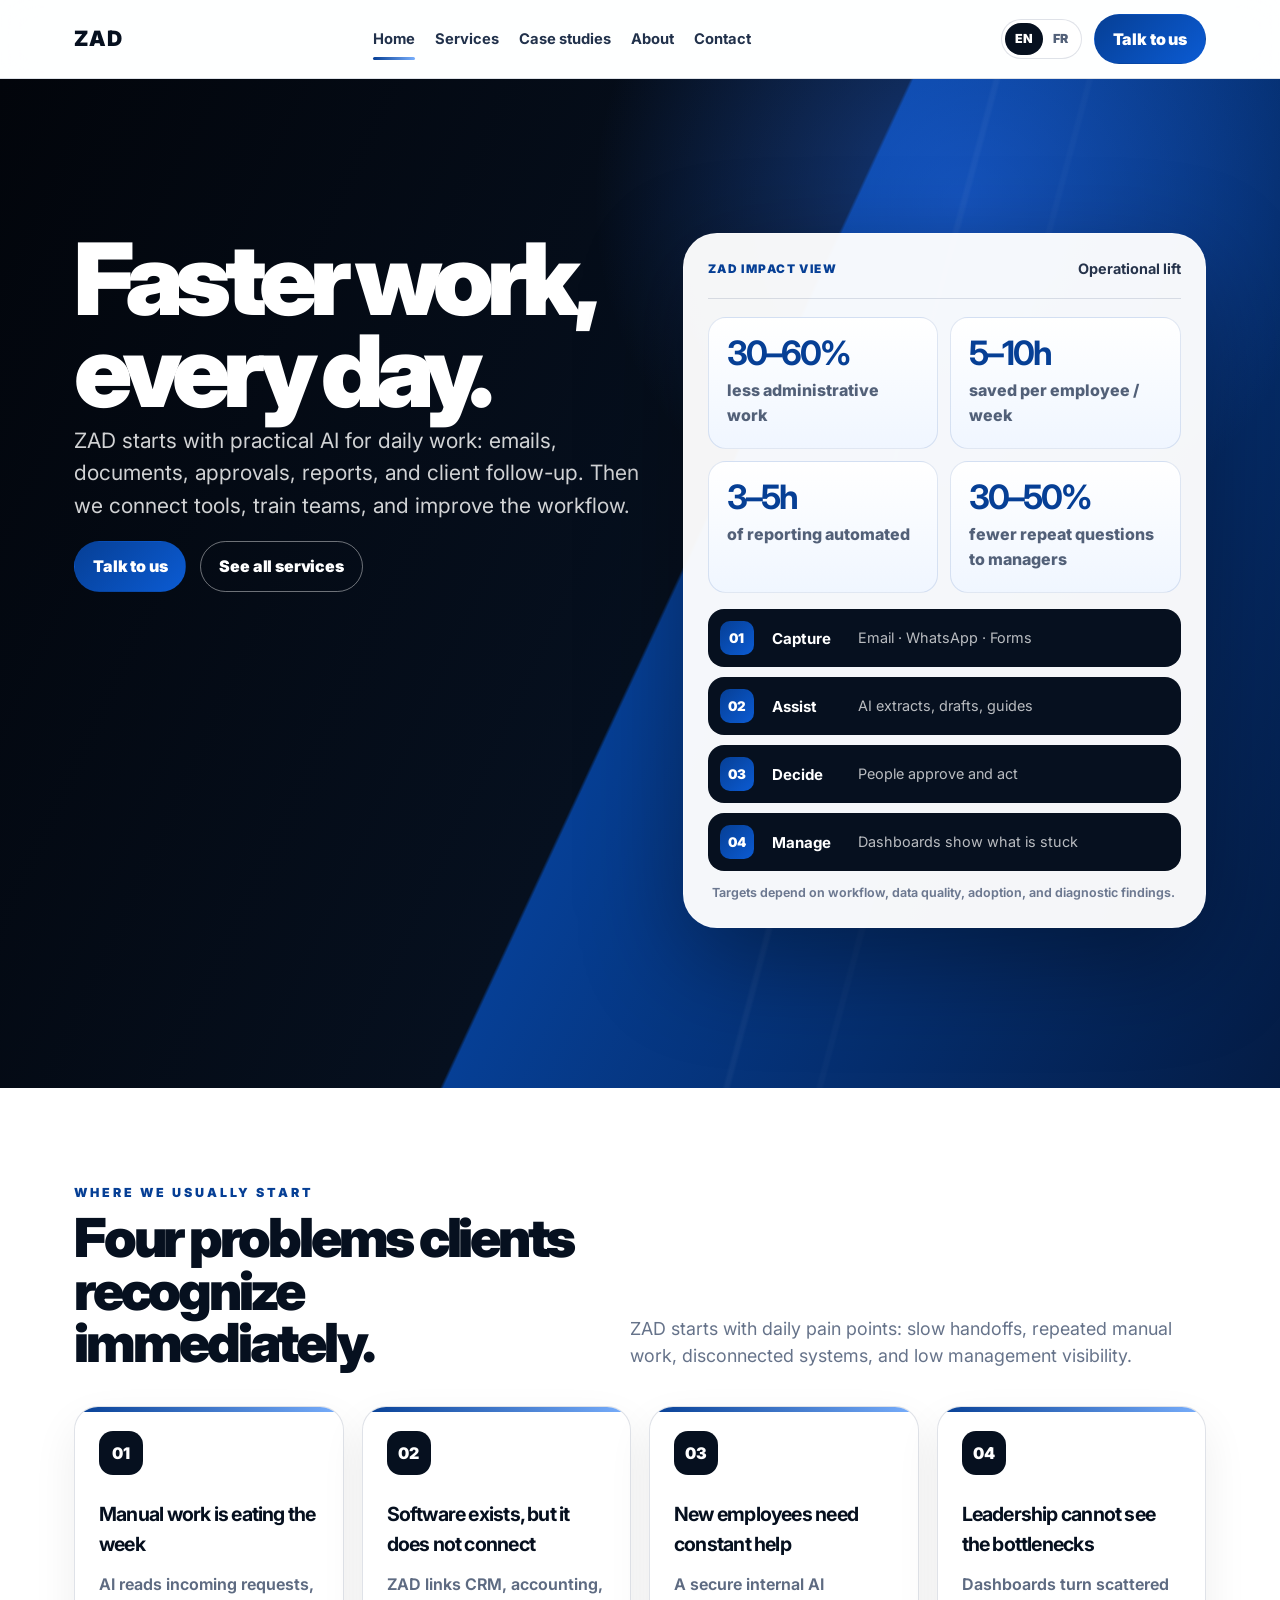
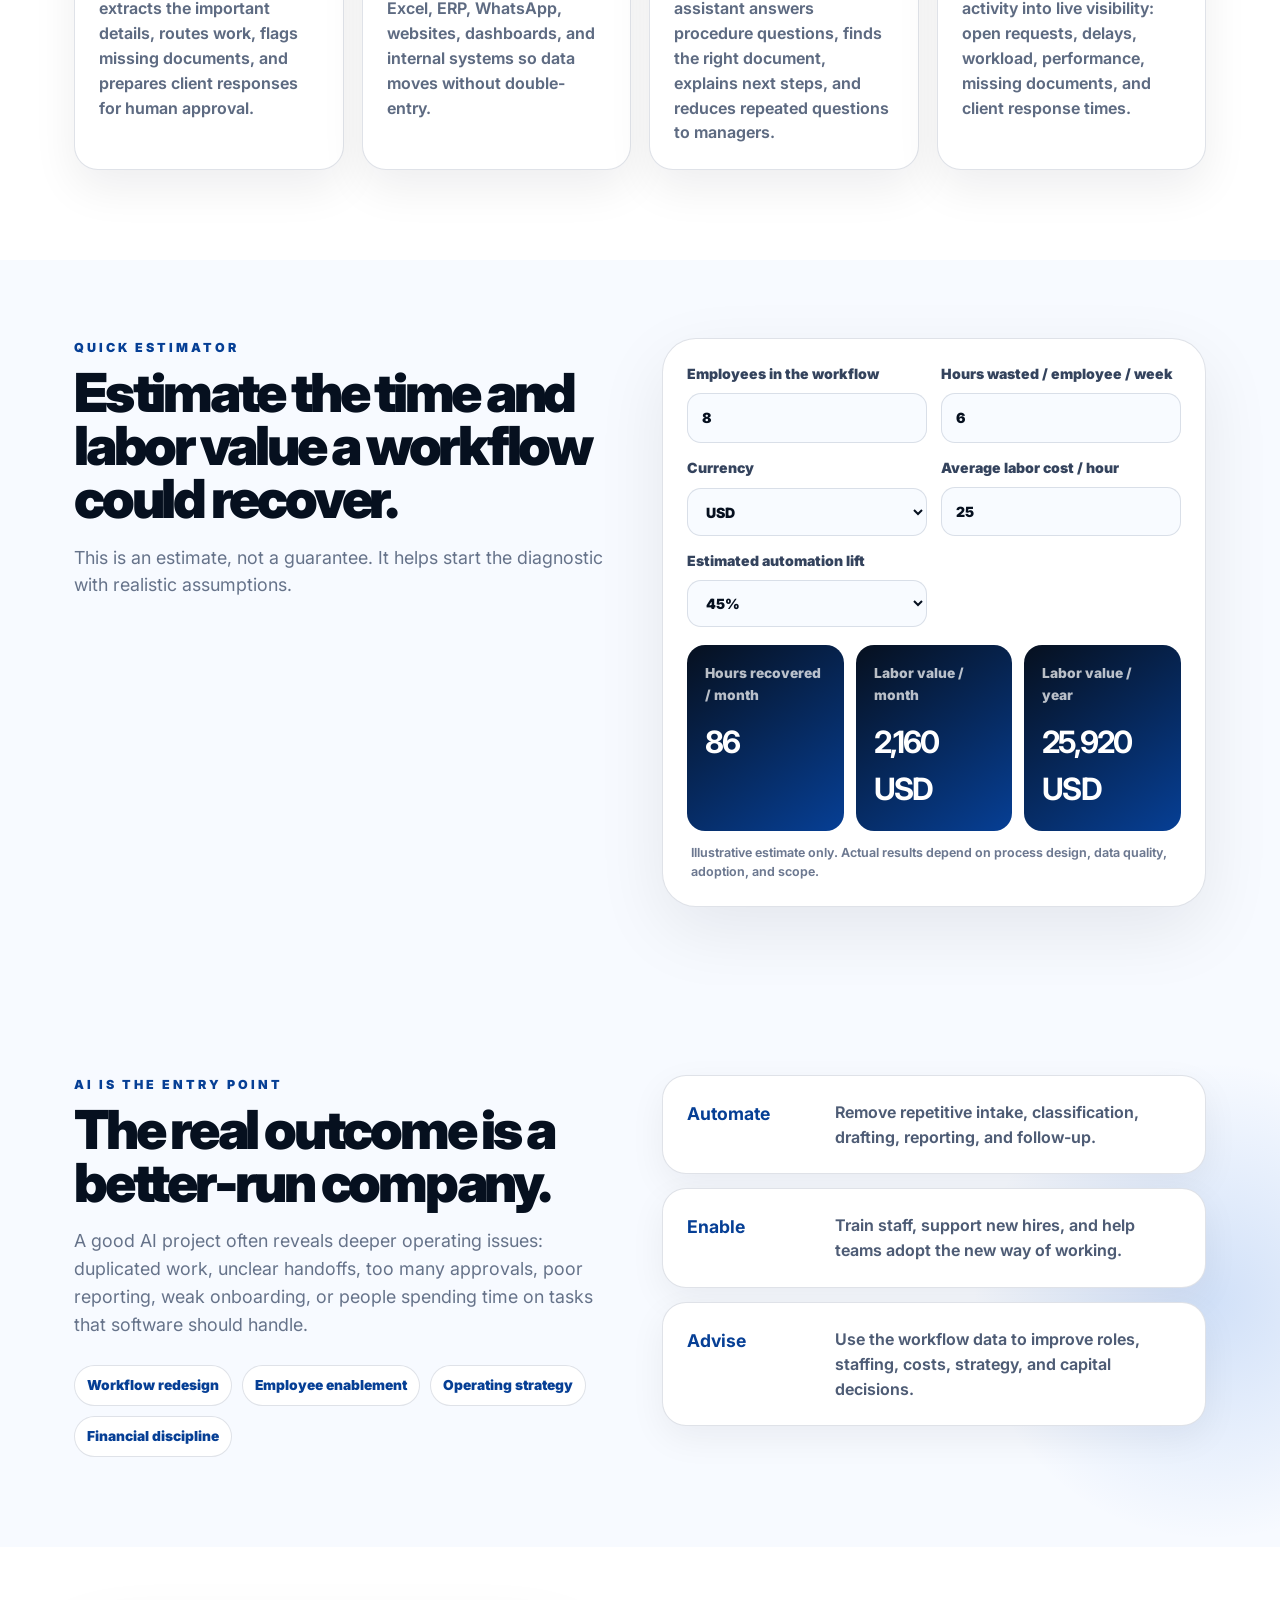
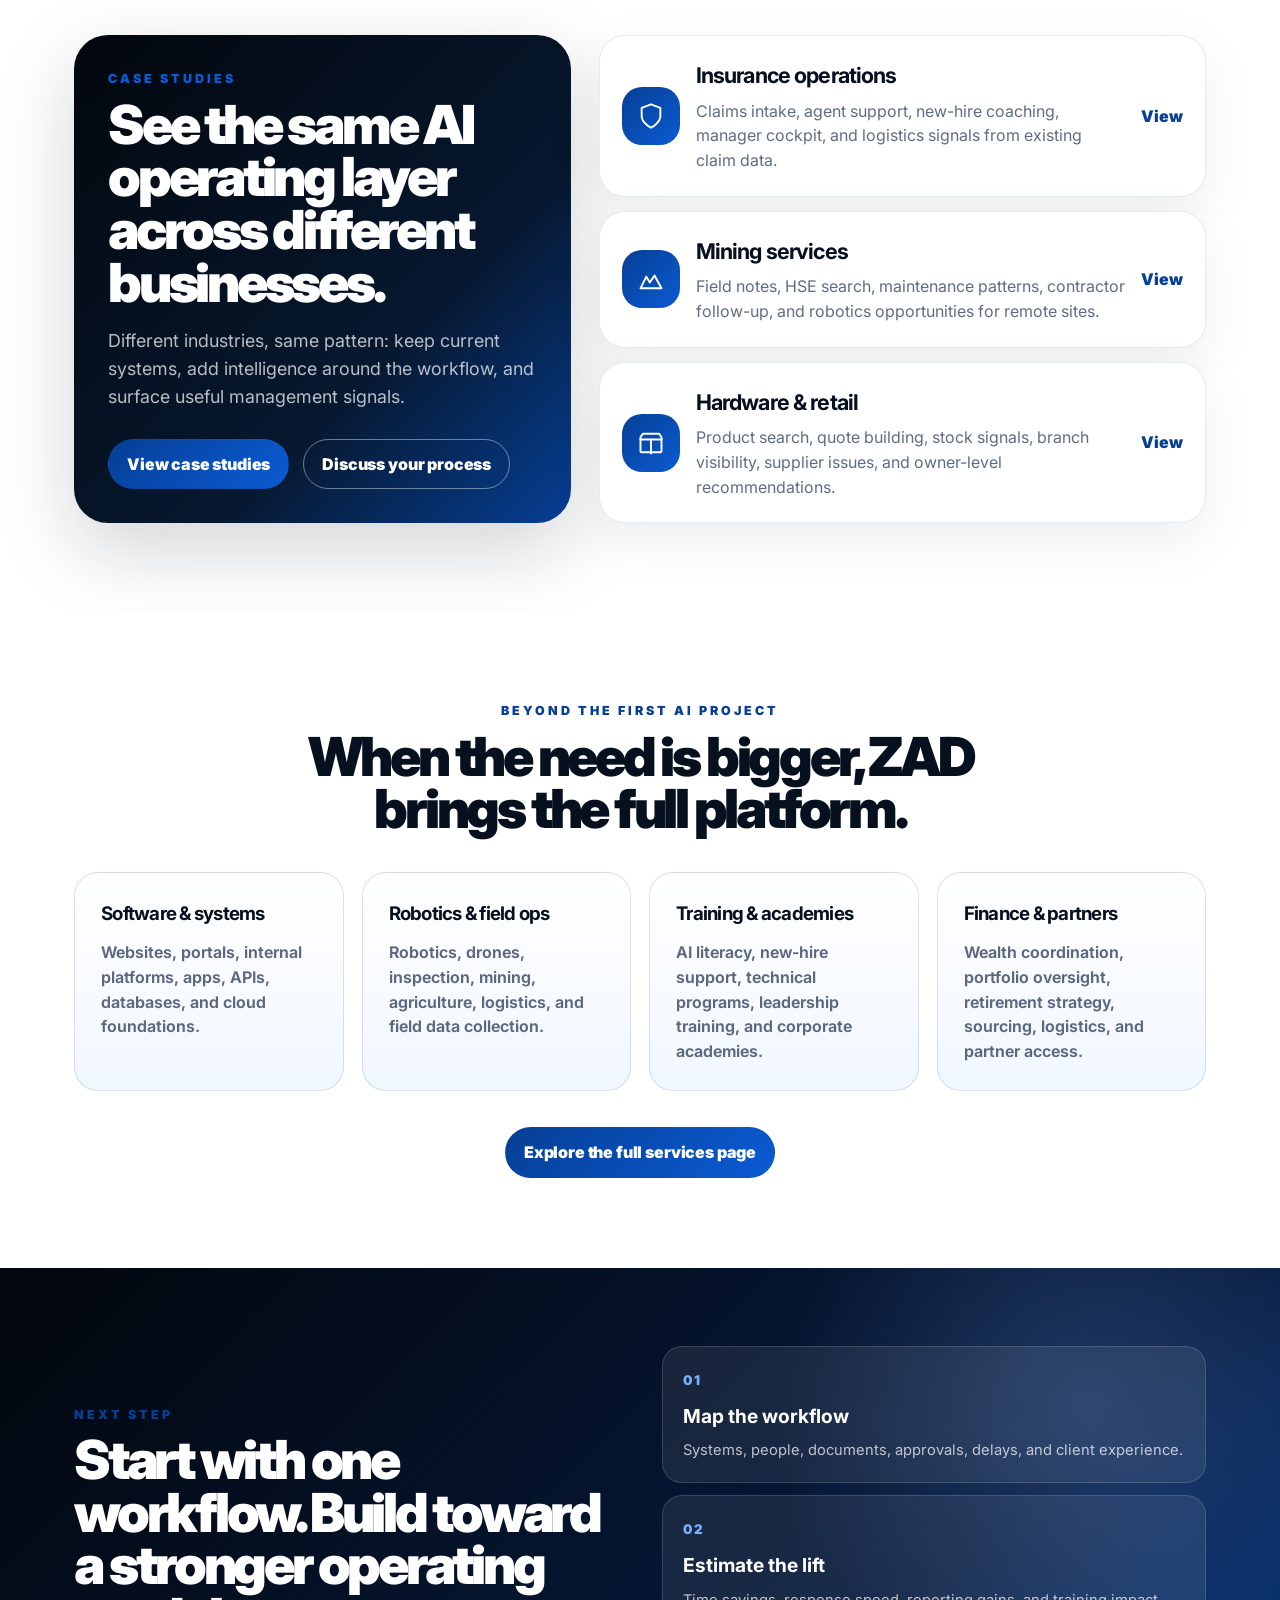
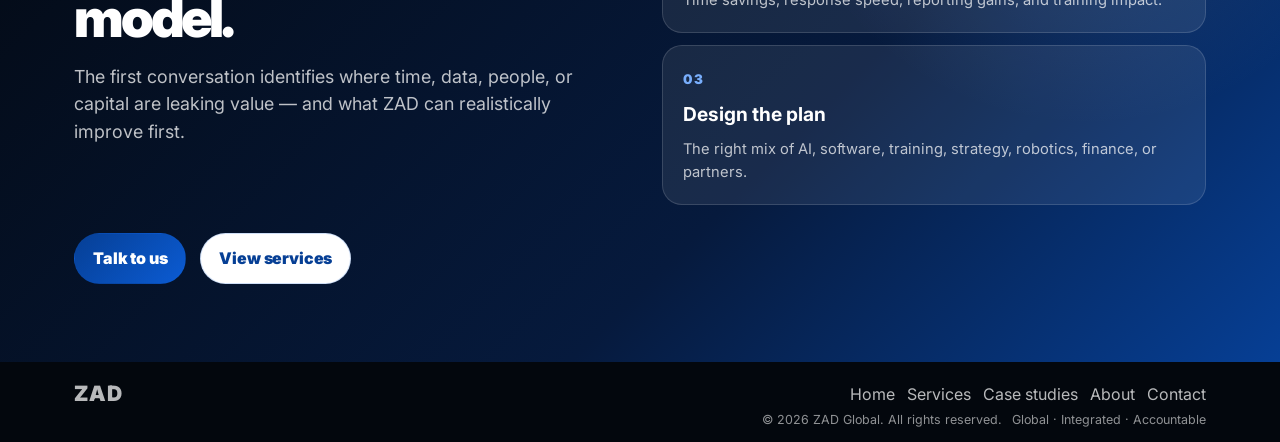
==== commit 87de2291: "Fix about mobile CSS, soften principles panel, unify asset cache bust Co-authored-by: Cursor <cursor" ====
--- a/index.html
+++ b/index.html
@@ -9,7 +9,7 @@
 <link href="https://fonts.googleapis.com" rel="preconnect"/>
 <link crossorigin="" href="https://fonts.gstatic.com" rel="preconnect"/>
 <link href="https://fonts.googleapis.com/css2?family=Inter:wght@500;650;700;800;900&amp;display=swap" rel="stylesheet"/>
-<link href="styles.css" rel="stylesheet"/>
+<link href="styles.css?v=20260512" rel="stylesheet"/>
 </head>
 <body><header class="site-header">
 <div class="container navbar">
@@ -162,4 +162,4 @@
 <div class="footer-bottom"><span>© 2026 ZAD Global. All rights reserved.</span><span>Global · Integrated · Accountable</span></div>
 </div>
 </footer>
-<script src="script.js"></script></body></html>+<script src="script.js?v=20260512"></script></body></html>
--- a/styles.css
+++ b/styles.css
@@ -17,7 +17,9 @@
 }
 
 * { box-sizing: border-box; }
-html { scroll-behavior: smooth; }
+/* Keep native form controls (select, etc.) in light styling even when the OS prefers dark mode.
+   Without this, Chrome/Edge/Safari can paint white text and system blue on selects while the layout stays light — often seen only on live hosts when testers use dark OS theme. */
+html { scroll-behavior: smooth; color-scheme: light; }
 body {
   margin: 0;
   font-family: Inter, ui-sans-serif, system-ui, -apple-system, BlinkMacSystemFont, "Segoe UI", sans-serif;
@@ -910,7 +912,7 @@
 
 
 /* V5 homepage refinement */
-.hero-v5 .v5-hero-inner { grid-template-columns: 1fr .92fr; min-height: 720px; }
+.hero-v5 .v5-hero-inner { grid-template-columns: 1fr .92fr; min-height: 720px; align-items: start; }
 .hero-v5 .hero-copy > h1:first-child { margin-top: 0; margin-bottom: 14px; }
 .hero-v5 .hero-copy > .lede { margin: 0; }
 .hero-v5 h1 { font-size: clamp(3.25rem, 7.8vw, 6.6rem); max-width: 780px; }
@@ -1572,6 +1574,13 @@
 .guided-intake-form.is-contact-success-hidden {
   display: none !important;
 }
+/* Required * is wrapped in <abbr title="…"> for a short tooltip; browsers still draw abbr’s default
+   dotted underline, which sits right under * and reads like stray dots. The star is enough visually. */
+.guided-intake-form label abbr[title] {
+  text-decoration: none;
+  border-bottom: none;
+  cursor: help;
+}
 .contact-intake-success {
   display: none;
   border-radius: 34px;
@@ -1597,6 +1606,10 @@
 }
 .intake-studio.contact-success-state .intake-brief-panel {
   display: none;
+}
+/* Fixed mobile brief sheet uses higher-specificity display:flex; hide it on success too. */
+body.is-mobile-device .contact-workspace-v14 .intake-studio.contact-success-state .intake-brief-panel {
+  display: none !important;
 }
 .form-submit-note.form-submit-note--error {
   color: #b42318;
@@ -1654,6 +1667,7 @@
   padding: 13px 14px;
   font: inherit;
   font-size: 0.97rem;
+  line-height: 1.45;
   color: var(--ink);
   background: linear-gradient(180deg, #eef5ff 0%, #f8fbff 100%);
   outline: none;
@@ -1665,16 +1679,38 @@
   min-width: 0;
   border: 1px solid rgba(11, 91, 211, 0.22);
   border-radius: 14px;
-  padding: 13px 14px;
-  padding-right: 36px;
+  padding: 13px 40px 13px 14px;
   font: inherit;
   font-size: 0.97rem;
+  line-height: 1.45;
   color: var(--ink);
   outline: none;
-  transition: border-color 0.18s ease, box-shadow 0.18s ease, background 0.18s ease;
+  cursor: pointer;
+  appearance: none;
+  -webkit-appearance: none;
+  -moz-appearance: none;
+  background-color: #f8fbff;
+  /* Match text inputs: ice gradient + site chevron (avoids native OS styling clashes). */
+  background-image:
+    url("data:image/svg+xml,%3Csvg xmlns='http://www.w3.org/2000/svg' width='16' height='16' viewBox='0 0 16 16'%3E%3Cpath fill='none' stroke='%23063f95' stroke-width='1.65' stroke-linecap='round' stroke-linejoin='round' d='M4 6.25L8 10.25L12 6.25'/%3E%3C/svg%3E"),
+    linear-gradient(180deg, #eef5ff 0%, #f8fbff 100%);
+  background-position: right 12px center, 0 0;
+  background-size: 16px 16px, 100% 100%;
+  background-repeat: no-repeat, no-repeat;
+  transition: border-color 0.18s ease, box-shadow 0.18s ease, background 0.18s ease, color 0.18s ease;
+}
+.contact-workspace-v14 select::-ms-expand {
+  display: none;
+}
+.contact-workspace-v14 select:invalid {
+  color: #8b97ab;
+}
+.contact-workspace-v14 select:valid {
+  color: var(--ink);
 }
 .contact-workspace-v14 input::placeholder,
-.contact-workspace-v14 textarea::placeholder {
+.contact-workspace-v14 textarea::placeholder,
+.contact-workspace-v14 .contact-country-combobox-field::placeholder {
   color: #8b97ab;
   opacity: 1;
 }
@@ -1688,33 +1724,152 @@
   box-shadow: 0 0 0 3px rgba(11, 91, 211, 0.12);
   background: #fff;
 }
+.contact-workspace-v14 .contact-country-combobox-field:focus-visible {
+  border-color: rgba(11, 91, 211, 0.45);
+  box-shadow: 0 0 0 3px rgba(11, 91, 211, 0.12);
+  background: #fff;
+}
 .contact-workspace-v14 select:focus-visible {
   border-color: rgba(11, 91, 211, 0.45);
   box-shadow: 0 0 0 3px rgba(11, 91, 211, 0.12);
+  color: var(--ink);
   background-color: #fff;
-  background-image:
-    linear-gradient(45deg, transparent 50%, var(--blue) 50%),
-    linear-gradient(135deg, var(--blue) 50%, transparent 50%);
-  background-position:
-    calc(100% - 18px) calc(50% - 3px),
-    calc(100% - 13px) calc(50% - 3px);
-  background-size: 5px 5px, 5px 5px;
+  background-image: url("data:image/svg+xml,%3Csvg xmlns='http://www.w3.org/2000/svg' width='16' height='16' viewBox='0 0 16 16'%3E%3Cpath fill='none' stroke='%23063f95' stroke-width='1.65' stroke-linecap='round' stroke-linejoin='round' d='M4 6.25L8 10.25L12 6.25'/%3E%3C/svg%3E");
+  background-position: right 12px center;
+  background-size: 16px 16px;
   background-repeat: no-repeat;
 }
-.contact-workspace-v14 select {
+/* Searchable country combobox (top row): panel matches intake cards; field matches text inputs. */
+.contact-workspace-v14 .contact-country-combobox {
+  width: 100%;
+  max-width: 100%;
+  min-width: 0;
+}
+.contact-workspace-v14 .contact-country-combobox-inner {
+  position: relative;
+  width: 100%;
+  max-width: 100%;
+  min-width: 0;
+}
+.contact-workspace-v14 .contact-country-combobox-inner--open .contact-country-combobox-field {
+  border-color: rgba(11, 91, 211, 0.38);
+  box-shadow: 0 0 0 3px rgba(11, 91, 211, 0.1);
+  background: #fff;
+}
+.contact-workspace-v14 .contact-country-combobox-field {
+  width: 100%;
+  max-width: 100%;
+  min-width: 0;
+  border: 1px solid rgba(11, 91, 211, 0.22);
+  border-radius: 14px;
+  padding: 13px 14px;
+  padding-right: 44px;
+  font: inherit;
+  font-size: 0.97rem;
+  line-height: 1.45;
+  color: var(--ink);
+  background: linear-gradient(180deg, #eef5ff 0%, #f8fbff 100%);
+  outline: none;
+  color-scheme: light;
+  transition: border-color 0.18s ease, box-shadow 0.18s ease, background 0.18s ease;
+}
+.contact-workspace-v14 .contact-country-combobox-toggle {
+  position: absolute;
+  right: 3px;
+  top: 50%;
+  z-index: 3;
+  display: grid;
+  place-items: center;
+  width: 38px;
+  height: 38px;
+  margin: 0;
+  padding: 0;
+  border: 0;
+  border-radius: 11px;
+  background: transparent;
+  color: var(--blue);
   cursor: pointer;
-  appearance: none;
-  background-color: #f8fbff;
-  background-image:
-    linear-gradient(45deg, transparent 50%, var(--blue) 50%),
-    linear-gradient(135deg, var(--blue) 50%, transparent 50%),
-    linear-gradient(180deg, #eef5ff 0%, #f8fbff 100%);
-  background-position:
-    calc(100% - 18px) calc(50% - 3px),
-    calc(100% - 13px) calc(50% - 3px),
-    0 0;
-  background-size: 5px 5px, 5px 5px, 100% 100%;
-  background-repeat: no-repeat;
+  transform: translateY(-50%);
+  transition: background 0.15s ease, color 0.15s ease, box-shadow 0.15s ease;
+}
+.contact-workspace-v14 .contact-country-combobox-toggle:hover {
+  background: rgba(11, 91, 211, 0.09);
+}
+.contact-workspace-v14 .contact-country-combobox-toggle:focus-visible {
+  outline: none;
+  box-shadow: 0 0 0 2px rgba(11, 91, 211, 0.35);
+}
+.contact-workspace-v14 .contact-country-combobox-toggle svg {
+  display: block;
+  transition: transform 0.2s ease;
+}
+.contact-workspace-v14 .contact-country-combobox-inner--open .contact-country-combobox-toggle svg {
+  transform: rotate(180deg);
+}
+.contact-workspace-v14 .contact-country-combobox-field.contact-country-combobox-field--error {
+  border-color: rgba(180, 35, 24, 0.55);
+  box-shadow: 0 0 0 3px rgba(180, 35, 24, 0.12);
+}
+.contact-workspace-v14 .contact-country-combobox-panel {
+  position: absolute;
+  left: 0;
+  right: 0;
+  top: calc(100% + 6px);
+  z-index: 60;
+  margin: 0;
+  padding: 6px;
+  list-style: none;
+  max-height: min(52vh, 320px);
+  overflow-y: auto;
+  overflow-x: hidden;
+  border-radius: 16px;
+  border: 1px solid rgba(11, 91, 211, 0.18);
+  background: #fff;
+  box-shadow:
+    0 14px 40px rgba(6, 16, 31, 0.1),
+    0 6px 20px rgba(6, 63, 149, 0.08);
+  -webkit-overflow-scrolling: touch;
+}
+.contact-workspace-v14 .contact-country-combobox-panel li {
+  margin: 0;
+  padding: 0;
+}
+.contact-workspace-v14 .contact-country-combobox-option {
+  display: block;
+  width: 100%;
+  text-align: left;
+  border: 0;
+  border-radius: 12px;
+  padding: 10px 12px;
+  margin: 0;
+  font: inherit;
+  font-size: 0.95rem;
+  font-weight: 650;
+  color: var(--ink);
+  background: transparent;
+  cursor: pointer;
+  transition: background 0.14s ease, color 0.14s ease;
+}
+.contact-workspace-v14 .contact-country-combobox-option:hover,
+.contact-workspace-v14 .contact-country-combobox-option:focus-visible {
+  background: linear-gradient(135deg, rgba(11, 91, 211, 0.08), rgba(122, 174, 252, 0.12));
+  color: var(--blue);
+  outline: none;
+}
+.contact-workspace-v14 .contact-country-combobox-option.is-highlighted {
+  background: linear-gradient(135deg, rgba(11, 91, 211, 0.1), rgba(122, 174, 252, 0.16));
+  color: var(--blue);
+}
+.contact-workspace-v14 .contact-country-combobox-empty {
+  padding: 12px 10px;
+  font-size: 0.9rem;
+  font-weight: 650;
+  color: #5c6d85;
+  text-align: center;
+}
+.contact-workspace-v14 select option {
+  color: var(--ink);
+  background-color: #fff;
 }
 .contact-workspace-v14 .contact-reach-hint.field-note {
   margin-top: 0 !important;
@@ -1724,6 +1879,12 @@
   color: #34435d !important;
   font-size: 0.88rem;
   font-weight: 650;
+}
+.contact-workspace-v14 .contact-reach-hint.field-note.contact-reach-hint--alert {
+  color: #9f1d16 !important;
+  background: rgba(180, 35, 24, 0.09);
+  border-color: rgba(180, 35, 24, 0.45);
+  font-weight: 800;
 }
 .contact-workspace-v14 .deep-intake-panels .contact-fieldset {
   position: relative;
@@ -1884,8 +2045,13 @@
 
 /* v14: cross-lane guided request workspace */
 .contact-workspace-v14 .intake-studio {
-  grid-template-columns: minmax(0, 1.7fr) minmax(340px, .72fr);
-  gap: 28px;
+  /* Wider form, narrower preview column; brief aligned to outer edge for a bit of extra form room. */
+  grid-template-columns: minmax(0, 2.1fr) minmax(260px, 0.5fr);
+  gap: 26px;
+}
+.contact-workspace-v14 .intake-brief-panel {
+  max-width: 380px;
+  justify-self: end;
 }
 .contact-workspace-v14 .intake-studio.contact-success-state {
   grid-template-columns: 1fr;
@@ -1918,9 +2084,10 @@
 }
 .intake-tabs-v14 button {
   min-height: 76px;
+  min-width: 0;
   text-align: left;
   display: grid;
-  grid-template-columns: 1fr auto;
+  grid-template-columns: minmax(0, 1fr) auto;
   grid-template-areas: "title count" "desc count";
   align-items: center;
   gap: 2px 12px;
@@ -1963,12 +2130,16 @@
 }
 .intake-tabs-v14 button span {
   grid-area: title;
+  min-width: 0;
+  overflow-wrap: break-word;
   font-weight: 950;
   letter-spacing: -0.02em;
   line-height: 1.05;
 }
 .intake-tabs-v14 button small {
   grid-area: desc;
+  min-width: 0;
+  overflow-wrap: break-word;
   color: rgba(6,16,31,.56);
   font-size: .72rem;
   line-height: 1.25;
@@ -1981,6 +2152,8 @@
   place-items: center;
   width: 28px;
   height: 28px;
+  min-width: 28px;
+  justify-self: end;
   border-radius: 999px;
   background: rgba(11,91,211,.10);
   color: var(--blue);
@@ -2006,9 +2179,14 @@
   border: 1px solid rgba(6,63,149,.10);
   color: #3d4f68;
   line-height: 1.45;
+  min-width: 0;
+  max-width: 100%;
+  overflow-wrap: break-word;
 }
 .intake-helper-row span {
   flex: 0 0 auto;
+  width: fit-content;
+  max-width: 100%;
   background: var(--blue);
   color: #fff;
   border-radius: 999px;
@@ -2018,10 +2196,62 @@
   letter-spacing: .08em;
   font-weight: 950;
 }
-.intake-helper-row strong { font-size: .94rem; }
+.intake-helper-row strong {
+  flex: 1 1 0%;
+  font-size: .94rem;
+  min-width: 0;
+  max-width: 100%;
+  overflow-wrap: break-word;
+}
+/* Lane tabs beside detail panel on wide screens; contact basics follow after. */
+.contact-workspace-v14 .intake-lanes-workspace {
+  display: grid;
+  gap: 18px;
+  margin-bottom: 20px;
+  align-items: start;
+}
+@media (min-width: 1100px) {
+  .contact-workspace-v14 .intake-lanes-workspace {
+    grid-template-columns: minmax(240px, 300px) minmax(0, 1fr);
+    gap: 24px;
+  }
+  .contact-workspace-v14 .intake-lanes-rail {
+    position: sticky;
+    top: 88px;
+    align-self: start;
+  }
+  .contact-workspace-v14 .intake-lanes-rail .intake-tabs-v14.intake-choice-grid {
+    grid-template-columns: 1fr;
+    margin-bottom: 12px;
+  }
+  .contact-workspace-v14 .intake-lanes-rail .intake-helper-row {
+    margin-bottom: 0;
+  }
+}
+.contact-workspace-v14 .intake-lanes-rail {
+  min-width: 0;
+  max-width: 100%;
+}
+.contact-workspace-v14 .intake-lanes-detail {
+  min-width: 0;
+}
 .contact-basics-v14 { grid-template-columns: repeat(3, minmax(0, 1fr)); }
-.multi-chip-grid-v14 { grid-template-columns: repeat(4, minmax(0, 1fr)); }
-.multi-chip-grid-v14 .choice-chip {
+/* Top requestor row: keep the fourth field from sitting in a single narrow column that lines up with the lane tabs below. */
+.contact-workspace-v14 .form-grid.contact-requestor-top.contact-basics-v14 {
+  margin-bottom: 22px;
+}
+@media (min-width: 901px) {
+  .contact-workspace-v14 .form-grid.contact-requestor-top.contact-basics-v14 > div:last-child {
+    grid-column: 1 / -1;
+    min-width: 0;
+  }
+}
+/* Avoid 4 skinny columns when the detail pane is narrow (split rail + panel). */
+.contact-workspace-v14 .multi-chip-grid-v14 {
+  grid-template-columns: repeat(auto-fit, minmax(min(100%, 220px), 1fr));
+}
+.contact-workspace-v14 .multi-chip-grid-v14 .choice-chip {
+  min-width: 0;
   min-height: 58px;
   align-items: flex-start;
   line-height: 1.22;
@@ -2083,15 +2313,31 @@
 .evidence-card-v14 li + li { margin-top: 8px; }
 @media (max-width: 1180px) {
   .contact-workspace-v14 .intake-studio { grid-template-columns: 1fr; }
+  .contact-workspace-v14 .intake-brief-panel {
+    max-width: none;
+    justify-self: stretch;
+  }
   .intake-brief-panel-v14 { position: relative; top: auto; grid-template-columns: repeat(2, minmax(0, 1fr)); }
   .live-brief-card-v14 { grid-column: 1 / -1; }
 }
 @media (max-width: 900px) {
-  .intake-tabs-v14, .contact-basics-v14, .multi-chip-grid-v14 { grid-template-columns: repeat(2, minmax(0, 1fr)); }
+  .intake-tabs-v14, .contact-basics-v14 { grid-template-columns: repeat(2, minmax(0, 1fr)); }
 }
 @media (max-width: 620px) {
-  .intake-tabs-v14, .contact-basics-v14, .multi-chip-grid-v14, .intake-brief-panel-v14 { grid-template-columns: 1fr; }
-  .intake-helper-row { display: grid; }
+  .intake-tabs-v14, .contact-basics-v14, .intake-brief-panel-v14 { grid-template-columns: 1fr; }
+  .contact-workspace-v14 .multi-chip-grid-v14 {
+    grid-template-columns: 1fr;
+  }
+  /* Was display:grid, which stretched the “Cumul / Cumulative” pill to full width (solid blue bar). */
+  .intake-helper-row {
+    display: flex;
+    flex-direction: column;
+    align-items: flex-start;
+  }
+  .intake-helper-row strong {
+    width: 100%;
+    max-width: 100%;
+  }
 }
 
 /* v15 — richer tabbed cases page */
@@ -2864,6 +3110,17 @@
   }
 }
 
+/* Mobile: less vertical padding under sticky header on inner pages */
+@media (max-width: 720px) {
+  .page-hero {
+    padding: 48px 0 42px;
+  }
+
+  section.page-hero.compact-hero {
+    padding: 44px 0 40px;
+  }
+}
+
 /* v22: readability pass for mobile and dense text blocks */
 @media (max-width: 900px) {
   h1, .h1 {
@@ -2913,7 +3170,6 @@
 
   .intake-tabs-v14,
   .contact-basics-v14,
-  .multi-chip-grid-v14,
   .multi-chip-grid {
     grid-template-columns: 1fr 1fr;
   }
@@ -3078,7 +3334,6 @@
 
   .intake-tabs-v14,
   .contact-basics-v14,
-  .multi-chip-grid-v14,
   .multi-chip-grid,
   .manager-metrics-row,
   .case-hero-metrics,
@@ -3344,11 +3599,7 @@
   }
 }
 
-/* Company / About — sticky section jumps, denser stats/partners, snap testimonials */
-.company-mobile-nav {
-  display: none;
-}
-
+/* Company / About — in-page anchors clear sticky header; denser stats/partners, snap testimonials */
 @media (max-width: 720px) {
   .about-page #company-overview,
   .about-page #company-numbers,
@@ -3357,52 +3608,8 @@
     scroll-margin-top: calc(84px + env(safe-area-inset-top, 0px));
   }
 
-  .about-page .company-mobile-nav {
-    display: block;
-    position: sticky;
-    top: calc(78px + env(safe-area-inset-top, 0px));
-    z-index: 34;
-    margin: 0;
-    padding: 0;
-    background: rgba(255, 255, 255, 0.94);
-    border-bottom: 1px solid var(--line);
-    box-shadow: 0 10px 28px rgba(6, 16, 31, 0.06);
-    backdrop-filter: blur(14px);
-    -webkit-backdrop-filter: blur(14px);
-  }
-
-  .about-page .company-mobile-nav-inner {
-    display: flex;
-    flex-wrap: nowrap;
-    gap: 8px;
-    padding-top: 10px;
-    padding-bottom: 12px;
-    overflow-x: auto;
-    -webkit-overflow-scrolling: touch;
-    overscroll-behavior-x: contain;
-    scrollbar-width: thin;
-  }
-
-  .about-page .company-mobile-nav-inner a {
-    flex: 0 0 auto;
-    padding: 8px 14px;
-    border-radius: 999px;
-    border: 1px solid rgba(6, 63, 149, 0.18);
-    background: #fff;
-    font-size: 0.78rem;
-    font-weight: 850;
-    color: var(--ink);
-    white-space: nowrap;
-    letter-spacing: -0.01em;
-  }
-
-  .about-page .company-mobile-nav-inner a:active {
-    background: #eef5ff;
-    border-color: rgba(11, 91, 211, 0.35);
-  }
-
   .about-page .page-hero {
-    padding: 52px 0 44px;
+    padding: 40px 0 38px;
   }
 
   .about-page .page-hero h1 {
@@ -3429,21 +3636,83 @@
   }
 
   .about-page .company-principles-section .principles-panel {
-    padding: 22px 18px;
+    width: 100%;
+    max-width: 100%;
+    margin: 0;
+    border-radius: 24px;
+    box-shadow: 0 18px 50px rgba(6, 16, 31, 0.18);
+    padding: 22px 20px 24px;
+  }
+
+  .about-page .company-principles-section .principles-panel::before {
+    display: none;
+  }
+
+  .about-page .company-principles-section .principles-head {
+    position: relative;
+    z-index: 2;
+    flex-direction: column;
+    align-items: flex-start;
+    gap: 8px;
+    margin-bottom: 22px;
+  }
+
+  .about-page .company-principles-section .principles-head strong {
+    max-width: 100%;
+    text-align: left;
   }
 
   .about-page .company-principles-section .principle-core {
-    width: 136px;
-    height: 136px;
-    margin-bottom: 16px;
+    display: grid;
+    place-items: center;
+    text-align: center;
+    width: auto;
+    min-width: 0;
+    height: auto;
+    max-width: 16rem;
+    margin: 0 auto 16px;
+    padding: 14px 18px 16px;
+    box-sizing: border-box;
+    border-radius: 18px;
+    box-shadow: 0 12px 32px rgba(0, 0, 0, 0.2);
   }
 
   .about-page .company-principles-section .principle-core span {
-    font-size: 2rem;
+    font-size: 1.85rem;
   }
 
   .about-page .company-principles-section .principle-core small {
-    font-size: 0.78rem;
+    font-size: 0.74rem;
+    line-height: 1.3;
+    margin-top: 4px;
+    max-width: 14em;
+    margin-left: auto;
+    margin-right: auto;
+  }
+
+  .about-page .company-principles-section .principle-grid {
+    grid-template-columns: 1fr;
+    gap: 10px;
+    border: none;
+    background: transparent;
+    overflow: visible;
+  }
+
+  .about-page .company-principles-section .principle-grid article {
+    border-radius: 16px;
+    border: 1px solid rgba(255, 255, 255, 0.12);
+    background: rgba(255, 255, 255, 0.07);
+    padding: 14px 16px 15px;
+    box-shadow: none;
+  }
+
+  .about-page .company-principles-section .principle-grid h3 {
+    margin: 4px 0 5px;
+  }
+
+  .about-page .company-principles-section .principle-grid p {
+    font-size: 0.9rem;
+    line-height: 1.45;
   }
 
   .about-page .stats-card {
@@ -3524,6 +3793,10 @@
 
 /* v23: dedicated mobile version for Solutions map sections */
 @media (max-width: 760px) {
+  .hero-v5 .v5-hero-inner {
+    min-height: auto;
+  }
+
   .hero-v5 .hero-copy {
     max-width: 100%;
   }
@@ -3780,6 +4053,7 @@
   }
 
   .contact-workspace-v14 .intake-helper-row {
+    display: flex;
     flex-direction: column;
     align-items: flex-start;
     gap: 8px;
@@ -3787,6 +4061,8 @@
   }
 
   .contact-workspace-v14 .intake-helper-row strong {
+    width: 100%;
+    max-width: 100%;
     font-size: 0.86rem;
     line-height: 1.42;
   }
@@ -3836,19 +4112,20 @@
     gap: 0;
   }
 
+  body.is-mobile-device .contact-workspace-v14 .guided-intake-form .intake-lanes-workspace {
+    order: 3;
+    display: flex;
+    flex-direction: column;
+    gap: 0;
+    margin-bottom: 16px;
+  }
+
   body.is-mobile-device .contact-workspace-v14 .guided-intake-form .intake-choice-grid {
-    order: 1;
     margin-bottom: 4px;
   }
 
-  body.is-mobile-device .contact-workspace-v14 .guided-intake-form .intake-helper-row {
-    order: 2;
-  }
-
   body.is-mobile-device .contact-workspace-v14 .guided-intake-form .intake-panels {
-    order: 3;
     margin-top: 4px;
-    margin-bottom: 16px;
     scroll-margin-top: 72px;
   }
 
@@ -3874,15 +4151,27 @@
 body.is-mobile-device .contact-workspace-v14 .intake-studio,
 body.is-mobile-device .contact-workspace-v14 .intake-main-panel,
 body.is-mobile-device .contact-workspace-v14 .guided-intake-form.contact-form-mobile-flow,
+body.is-mobile-device .contact-workspace-v14 .guided-intake-form .intake-lanes-workspace,
+body.is-mobile-device .contact-workspace-v14 .intake-lanes-rail,
+body.is-mobile-device .contact-workspace-v14 .intake-helper-row,
 body.is-mobile-device .contact-workspace-v14 .deep-intake-panels,
 body.is-mobile-device .contact-workspace-v14 .contact-basics,
 body.is-mobile-device .contact-workspace-v14 .contact-form-tail {
   min-width: 0;
   max-width: 100%;
 }
-body.is-mobile-device .contact-workspace-v14,
+/* Clip horizontal bleed on the section only. Avoid clipping .intake-studio: iOS can interfere with nested
+   overflow-x scrollers inside clipped ancestors, hiding the last lane tabs (Finance / General). */
+body.is-mobile-device .contact-workspace-v14 {
+  overflow-x: hidden;
+}
+@supports (overflow: clip) {
+  body.is-mobile-device .contact-workspace-v14 {
+    overflow-x: clip;
+  }
+}
 body.is-mobile-device .contact-workspace-v14 .intake-studio {
-  overflow-x: clip;
+  overflow-x: visible;
 }
 /* Do not set overflow-x hidden/clip on this panel: paired with visible-y it becomes overflow-y:auto in CSS and
    can trap touch scrolling and break scroll-to-section on iOS. Horizontal overflow is contained via min-width:0 + lane row. */
@@ -3951,6 +4240,7 @@
 body.is-mobile-device .contact-workspace-v14 .contact-mobile-stepper li.is-current .contact-step-jump {
   color: var(--blue);
 }
+body.is-mobile-device .contact-workspace-v14 .guided-intake-form .intake-lanes-workspace,
 body.is-mobile-device .contact-workspace-v14 .guided-intake-form .intake-choice-grid,
 body.is-mobile-device .contact-workspace-v14 .guided-intake-form .intake-panels,
 body.is-mobile-device .contact-workspace-v14 .guided-intake-form .contact-basics,
@@ -4015,28 +4305,22 @@
   color: #30415c;
   min-height: 1.35em;
 }
+/* Two-column grid: all six lanes visible without horizontal swipe; grid avoids flex % calc quirks on some hosts/WebViews. */
 body.is-mobile-device .contact-workspace-v14 .intake-tabs-v14.intake-choice-grid {
-  display: flex;
-  flex-wrap: nowrap;
-  overflow-x: auto;
+  display: grid;
+  grid-template-columns: repeat(2, minmax(0, 1fr));
   gap: 10px;
   padding: 4px 2px 10px;
+  padding-inline-end: max(2px, env(safe-area-inset-right, 0px));
   margin-bottom: 8px;
-  -webkit-overflow-scrolling: touch;
-  scroll-snap-type: x mandatory;
-  scrollbar-width: thin;
   min-width: 0;
   width: 100%;
   max-width: 100%;
   box-sizing: border-box;
-  overscroll-behavior-x: contain;
-}
-body.is-mobile-device .contact-workspace-v14 .intake-tabs-v14.intake-choice-grid::-webkit-scrollbar {
-  height: 4px;
 }
 body.is-mobile-device .contact-workspace-v14 .intake-tabs-v14.intake-choice-grid button {
-  flex: 0 0 min(78vw, 230px);
-  scroll-snap-align: start;
+  min-width: 0;
+  width: 100%;
   min-height: 58px;
 }
 body.is-mobile-device .contact-workspace-v14 .contact-submit-zone {
